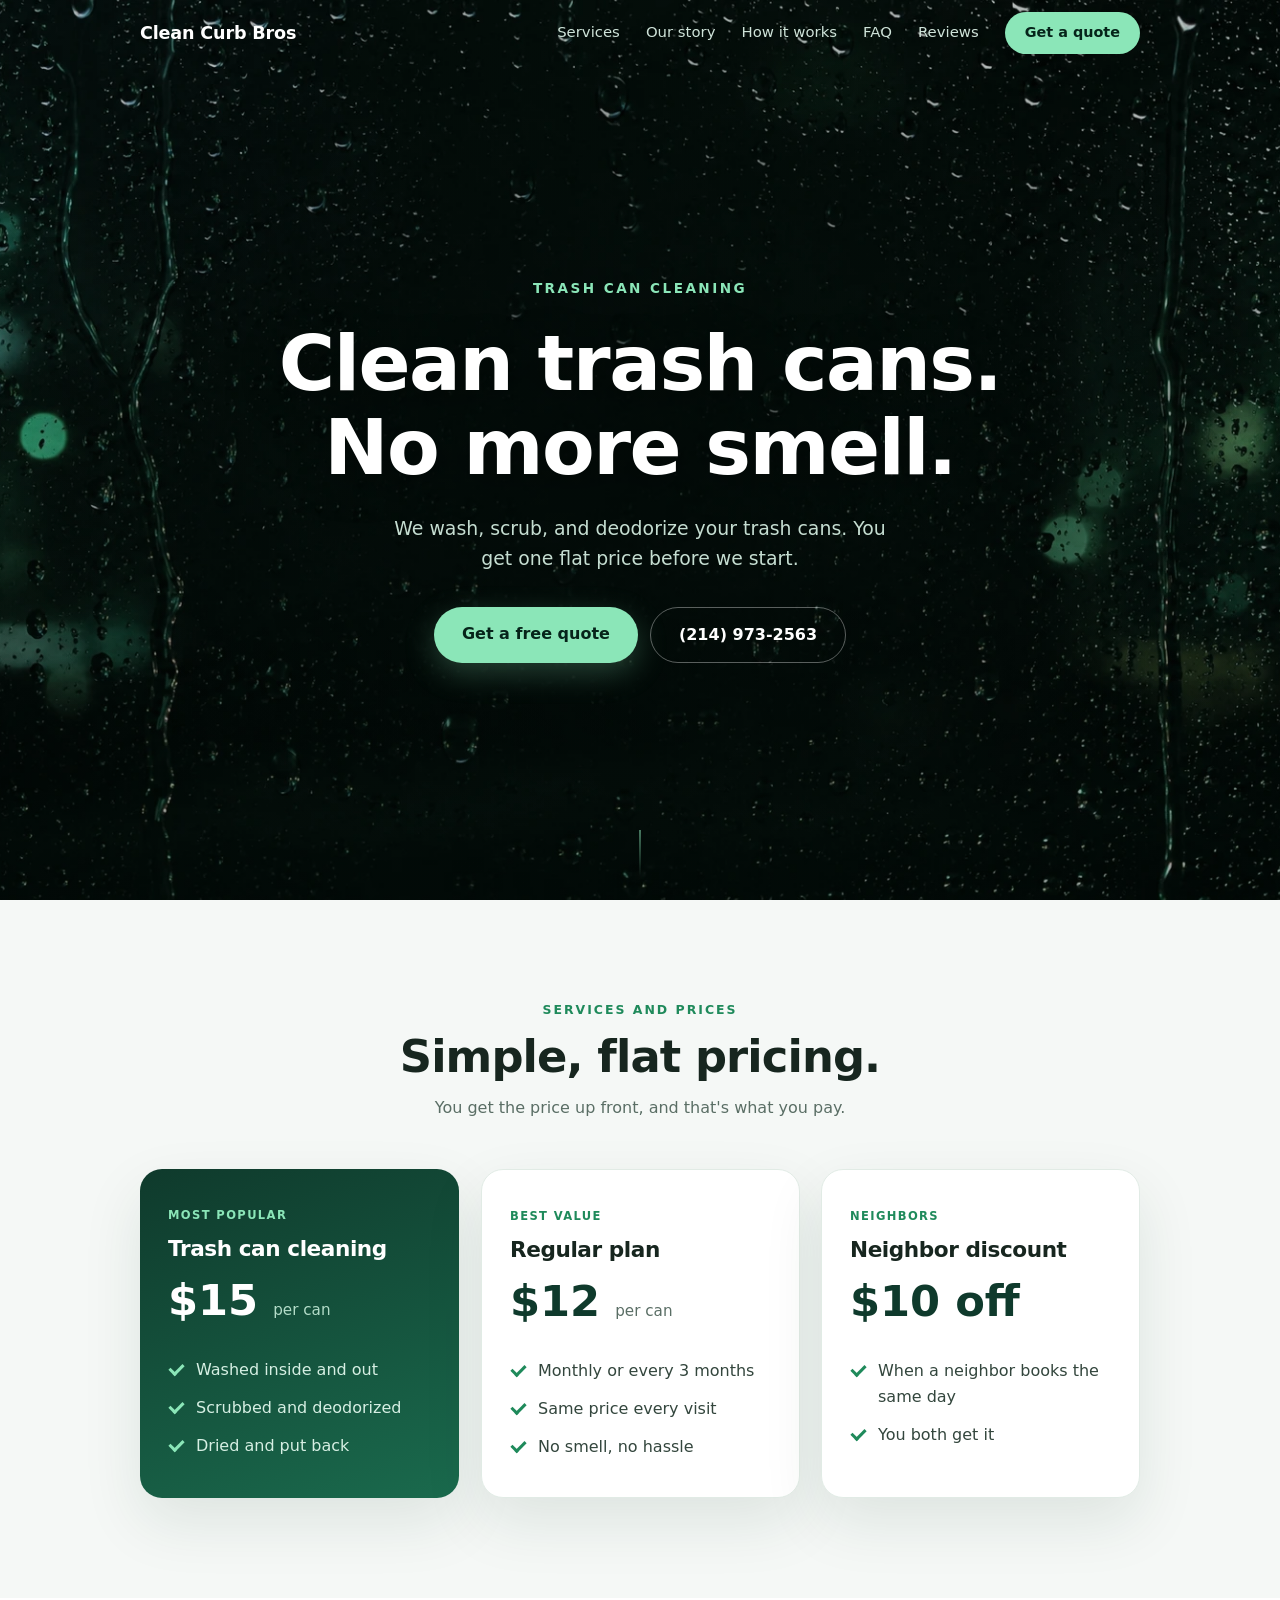
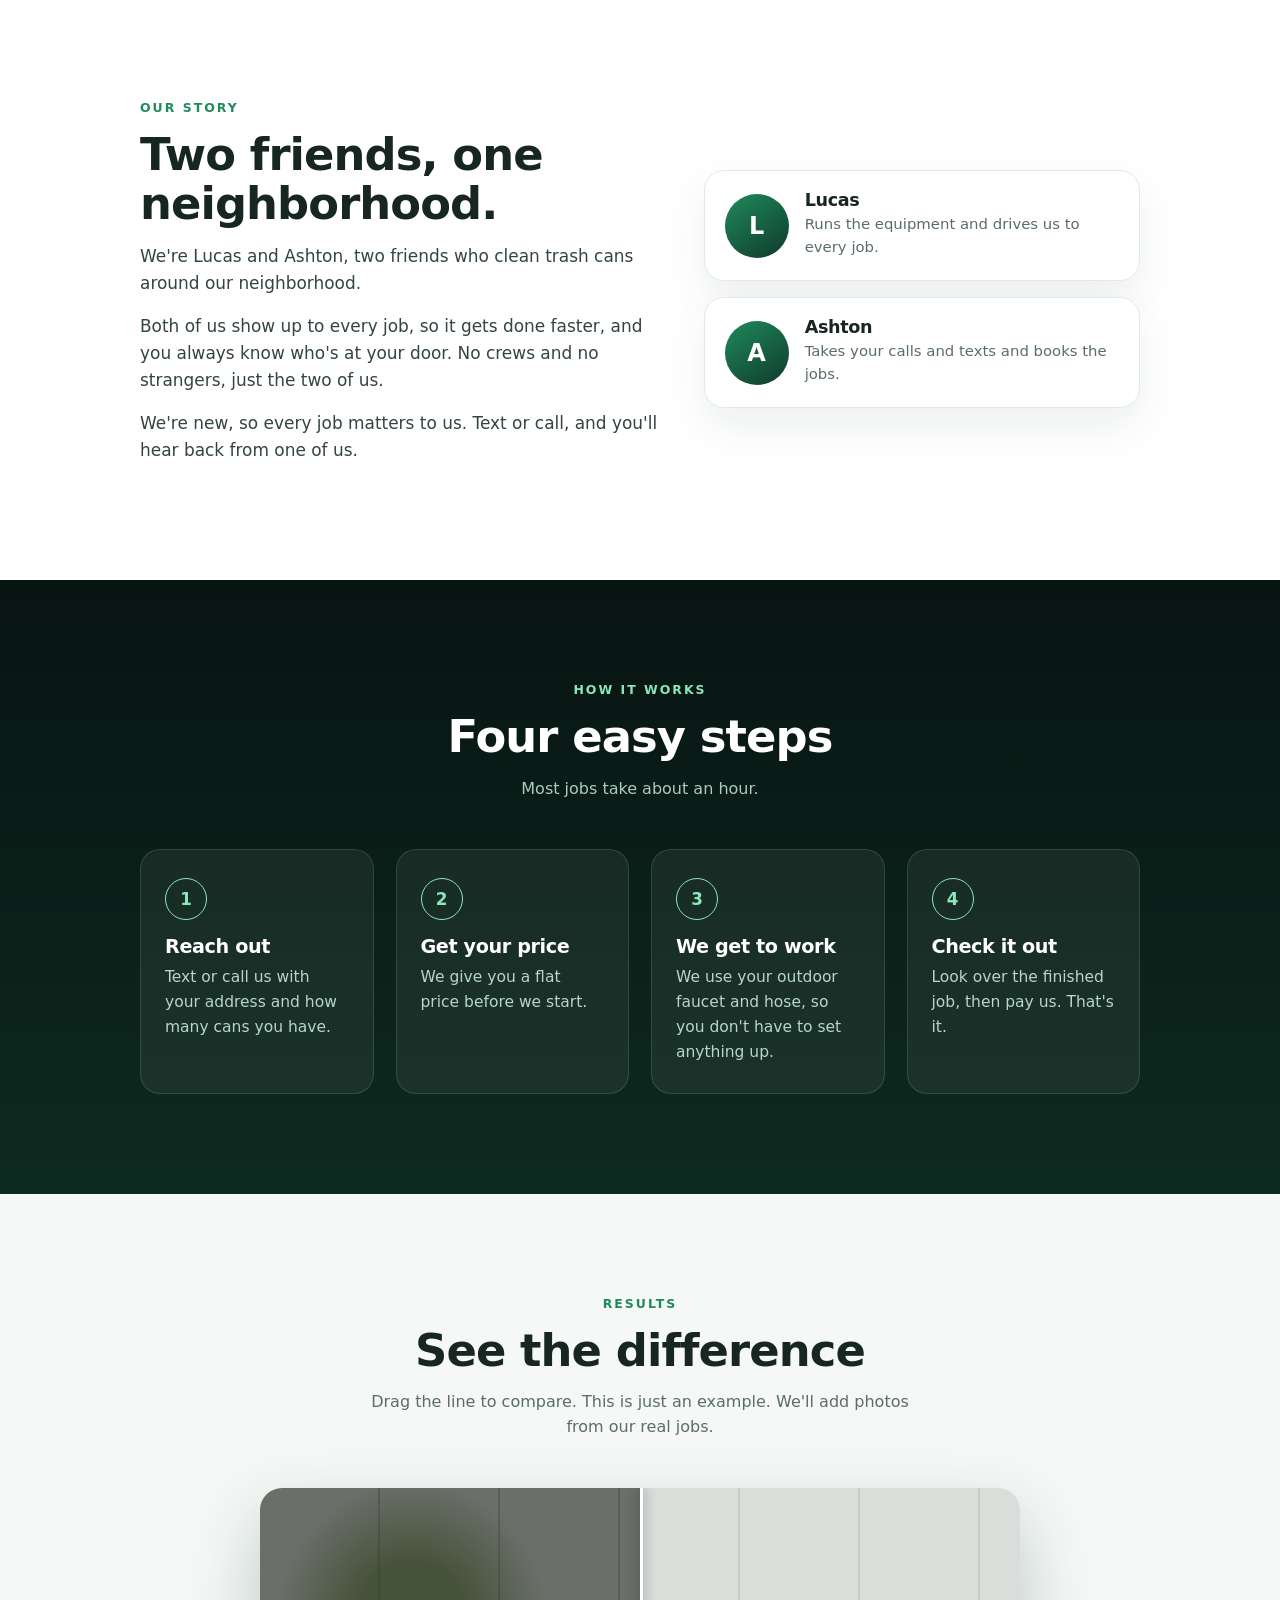
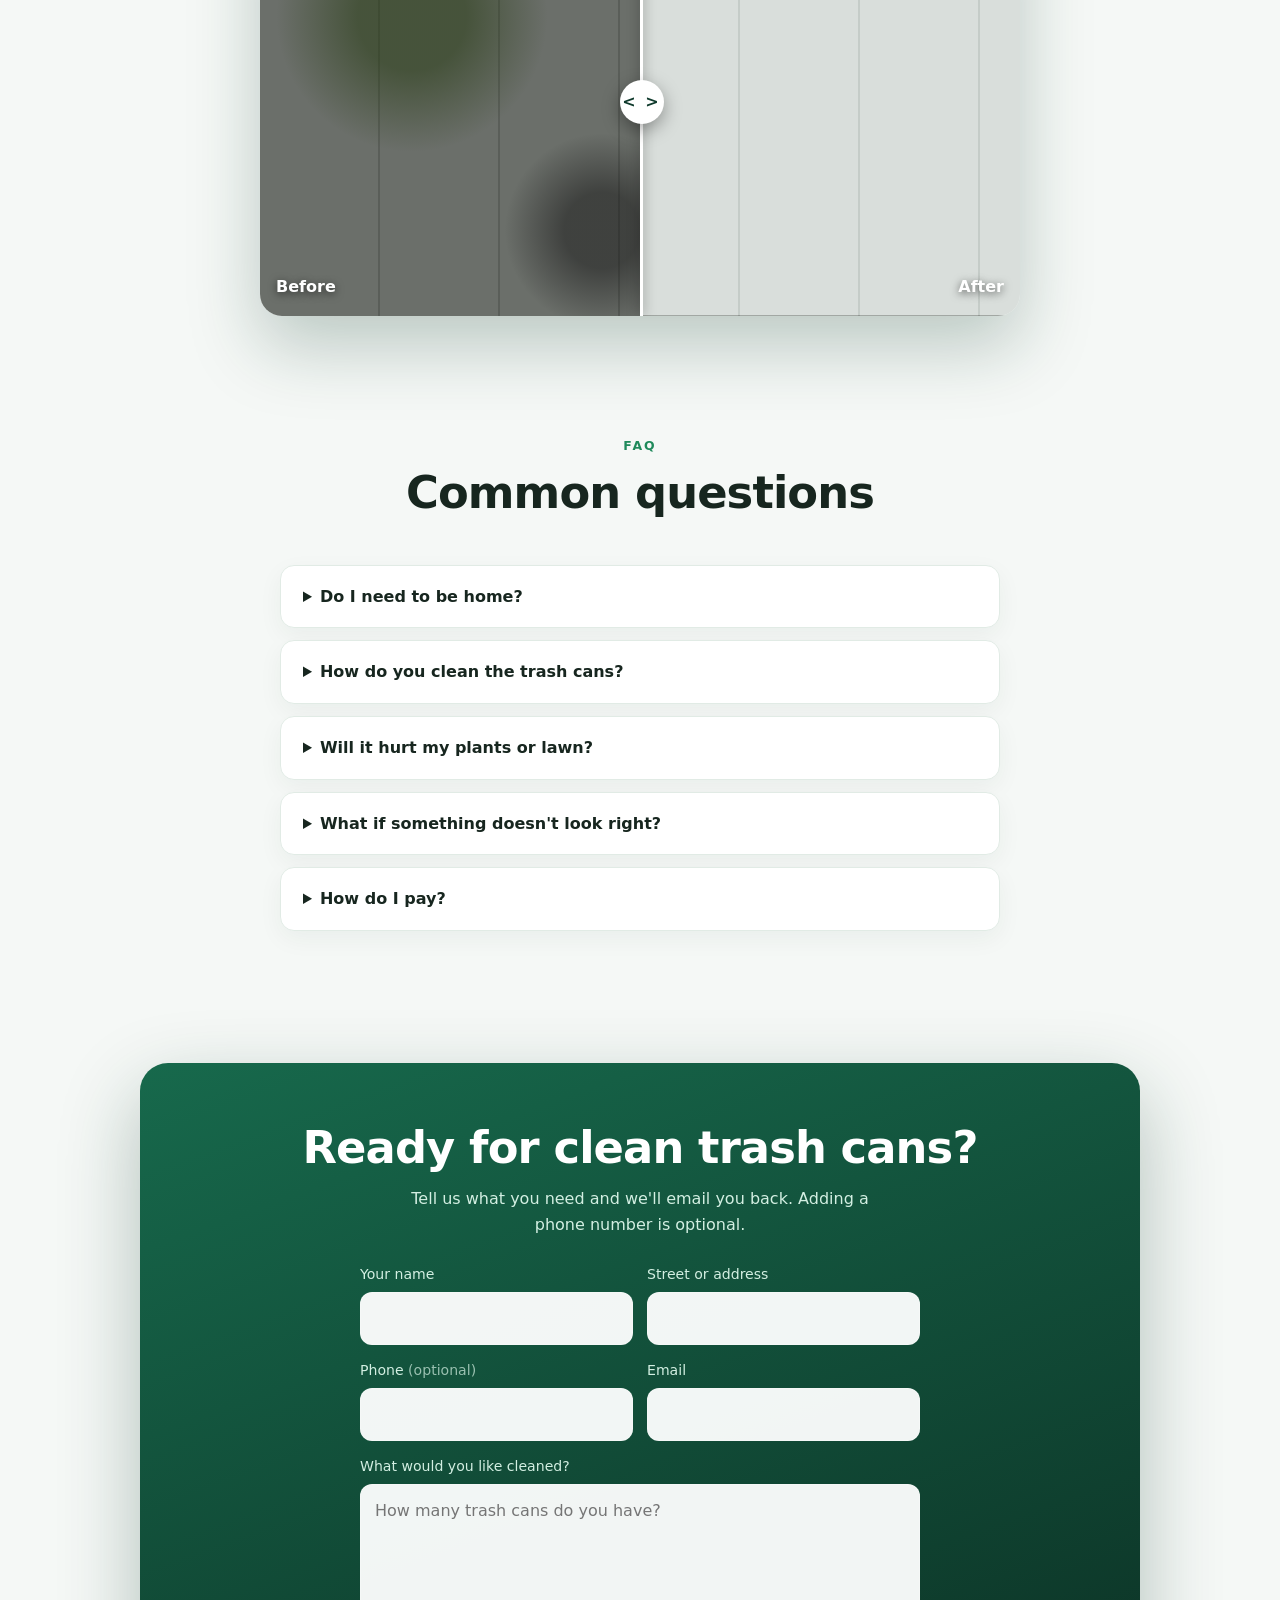
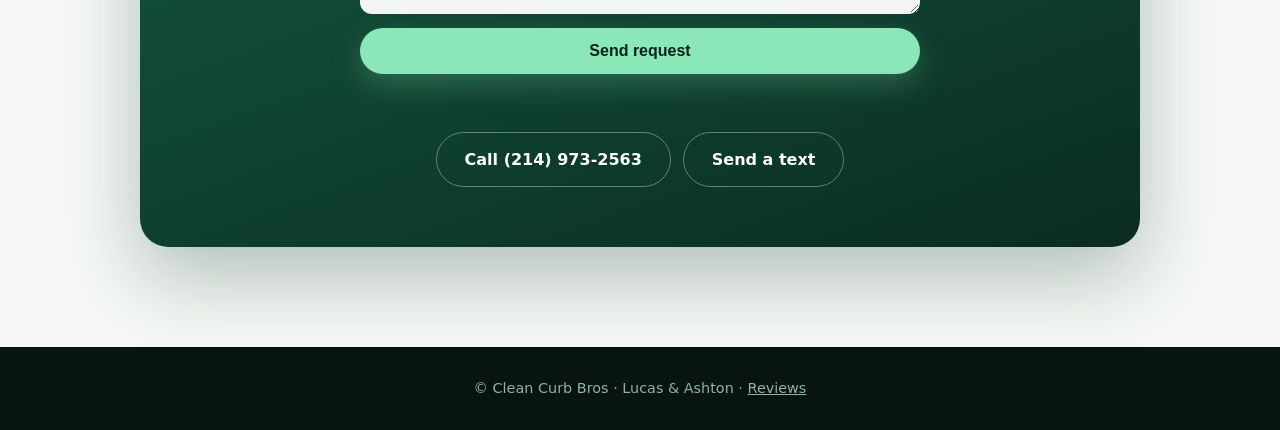
==== index.html @ 3cd279f2 "Remove porch and driveway offerings (restore with: git checkout with-porch -- index.html reviews.htm" ====
<!doctype html>
<html lang="en">
<head>
<meta charset="utf-8">
<meta name="viewport" content="width=device-width, initial-scale=1">
<title>Clean Curb Bros</title>
<meta name="description" content="Trash can cleaning by Lucas and Ashton. We wash, scrub, and deodorize your cans. You get one flat price before we start.">
<link rel="stylesheet" href="style.css?v=18">
</head>
<body>

<nav id="nav">
  <div class="wrap">
    <a class="logo" href="#top">Clean Curb Bros</a>
    <div class="links">
      <a href="#services">Services</a>
      <a href="#story">Our story</a>
      <a href="#how">How it works</a>
      <a href="#faq">FAQ</a>
      <a href="reviews.html">Reviews</a>
      <a class="btn sm" href="#contact">Get a quote</a>
    </div>
  </div>
</nav>

<header class="hero" id="top">
    <div class="inner" id="heroInner">
    <div class="kicker">Trash can cleaning</div>
    <h1>Clean trash cans. No more smell.</h1>
    <p>We wash, scrub, and deodorize your trash cans. You get one flat price before we start.</p>
    <div class="cta">
      <a class="btn" href="#contact">Get a free quote</a>
      <a class="btn ghost" href="tel:+12149732563">(214) 973-2563</a>
    </div>
  </div>
  <div class="scrollhint"></div>
</header>

<section id="services">
  <div class="wrap stage">
    <div class="eyebrow rev">Services and prices</div>
    <h2 class="rev">Simple, flat pricing.</h2>
    <p class="sub rev">You get the price up front, and that's what you pay.</p>
    <div class="grid">
      <div class="rev" style="--d:.05s"><div class="tilt"><div class="card hot">
        <span class="tag">Most popular</span>
        <h3>Trash can cleaning</h3>
        <div class="price">$15 <small>per can</small></div>
        <ul><li>Washed inside and out</li><li>Scrubbed and deodorized</li><li>Dried and put back</li></ul>
      </div></div></div>
      <div class="rev" style="--d:.15s"><div class="tilt"><div class="card">
        <span class="tag">Best value</span>
        <h3>Regular plan</h3>
        <div class="price">$12 <small>per can</small></div>
        <ul><li>Monthly or every 3 months</li><li>Same price every visit</li><li>No smell, no hassle</li></ul>
      </div></div></div>
      <div class="rev" style="--d:.25s"><div class="tilt"><div class="card">
        <span class="tag">Neighbors</span>
        <h3>Neighbor discount</h3>
        <div class="price">$10 off</div>
        <ul><li>When a neighbor books the same day</li><li>You both get it</li></ul>
      </div></div></div>
    </div>
  </div>
</section>

<section id="story" style="background:#fff">
  <div class="wrap stage">
    <div class="story">
      <div class="rev">
        <div class="eyebrow">Our story</div>
        <h2>Two friends, one neighborhood.</h2>
        <p>We're Lucas and Ashton, two friends who clean trash cans around our neighborhood.</p>
        <p>Both of us show up to every job, so it gets done faster, and you always know who's at your door. No crews and no strangers, just the two of us.</p>
        <p>We're new, so every job matters to us. Text or call, and you'll hear back from one of us.</p>
      </div>
      <div class="people">
        <div class="person rev" style="--d:.1s"><div class="avatar">L</div><div><h3>Lucas</h3><p>Runs the equipment and drives us to every job.</p></div></div>
        <div class="person rev" style="--d:.2s"><div class="avatar">A</div><div><h3>Ashton</h3><p>Takes your calls and texts and books the jobs.</p></div></div>
      </div>
    </div>
  </div>
</section>

<section class="dark" id="how">
  <div class="wrap stage">
    <div class="eyebrow rev">How it works</div>
    <h2 class="rev">Four easy steps</h2>
    <p class="sub rev">Most jobs take about an hour.</p>
    <div class="steps">
      <div class="step rev" style="--d:.05s"><b>1</b><h3>Reach out</h3><p>Text or call us with your address and how many cans you have.</p></div>
      <div class="step rev" style="--d:.15s"><b>2</b><h3>Get your price</h3><p>We give you a flat price before we start.</p></div>
      <div class="step rev" style="--d:.25s"><b>3</b><h3>We get to work</h3><p>We use your outdoor faucet and hose, so you don't have to set anything up.</p></div>
      <div class="step rev" style="--d:.35s"><b>4</b><h3>Check it out</h3><p>Look over the finished job, then pay us. That's it.</p></div>
    </div>
  </div>
</section>

<section id="results">
  <div class="wrap stage">
    <div class="eyebrow rev">Results</div>
    <h2 class="rev">See the difference</h2>
    <p class="sub rev">Drag the line to compare. This is just an example. We'll add photos from our real jobs.</p>
    <div class="rev">
      <div class="ba" id="ba">
        <div class="layer before">Before</div>
        <div class="layer after">After</div>
        <div class="handle"></div>
      </div>
    </div>
  </div>
</section>

<section id="faq" style="padding-top:20px">
  <div class="wrap stage">
    <div class="eyebrow rev">FAQ</div>
    <h2 class="rev">Common questions</h2>
    <p class="sub rev"></p>
    <div class="rev"><details><summary>Do I need to be home?</summary><p>Nope, not usually. For trash cans, just leave them out after pickup. We only need to use your outdoor faucet and hose.</p></details></div>
    <div class="rev"><details><summary>How do you clean the trash cans?</summary><p>We rinse them out, scrub them with a cleaner, and deodorize them. Then we let them dry before we put them back.</p></details></div>
    <div class="rev"><details><summary>Will it hurt my plants or lawn?</summary><p>No. We use gentle cleaners and keep the runoff away from your plants.</p></details></div>
    <div class="rev"><details><summary>What if something doesn't look right?</summary><p>Just tell us, either before we leave or after. We'll come back and take a look.</p></details></div>
    <div class="rev"><details><summary>How do I pay?</summary><p>We'll let you know when you book.</p></details></div>
  </div>
</section>

<section class="contact" id="contact" style="padding-top:20px">
  <div class="wrap stage">
    <div class="box rev">
      <h2>Ready for clean trash cans?</h2>
      <p>Tell us what you need and we'll email you back. Adding a phone number is optional.</p>
      <form id="quote" novalidate>
        <input type="text" name="_honey" tabindex="-1" autocomplete="off" style="display:none">
        <div class="row">
          <label>Your name<input type="text" name="name" required autocomplete="name"></label>
          <label>Street or address<input type="text" name="address" autocomplete="street-address"></label>
        </div>
        <div class="row">
          <label>Phone <span>(optional)</span><input type="tel" name="phone" autocomplete="tel"></label>
          <label>Email<input type="email" name="email" required autocomplete="email"></label>
        </div>
        <label>What would you like cleaned?<textarea name="message" rows="4" required placeholder="How many trash cans do you have?"></textarea></label>
        <button class="btn" type="submit" id="send">Send request</button>
        <p class="status" id="status" role="status"></p>
      </form>
      <div class="cta" style="margin-top:22px">
        <a class="btn ghost" href="tel:+12149732563">Call (214) 973-2563</a>
        <a class="btn ghost" href="sms:+12149732563?&body=Hi!%20I%27d%20like%20a%20quote.%20My%20address%20is%3A%20">Send a text</a>
      </div>
    </div>
  </div>
</section>

<footer>&copy; Clean Curb Bros &middot; Lucas &amp; Ashton &middot; <a href="reviews.html">Reviews</a></footer>

<script>
(function () {
  var reduce = window.matchMedia('(prefers-reduced-motion: reduce)').matches;
  var nav = document.getElementById('nav');
  var inner = document.getElementById('heroInner');

  var ticking = false;
  function onScroll() {
    var y = window.scrollY, h = window.innerHeight;
    nav.classList.toggle('solid', y > 40);
    if (!reduce && y < h * 1.3) {
      var p = Math.min(y / h, 1);
      inner.style.transform = 'translateY(' + (y * 0.3) + 'px)';
      inner.style.opacity = String(1 - p * 1.15);
    }
    ticking = false;
  }
  window.addEventListener('scroll', function () { if (!ticking) { ticking = true; requestAnimationFrame(onScroll); } }, { passive: true });
  onScroll();

  // reveal on scroll
  var io = new IntersectionObserver(function (es) {
    es.forEach(function (e) { if (e.isIntersecting) { e.target.classList.add('in'); io.unobserve(e.target); } });
  }, { threshold: 0.15 });
  document.querySelectorAll('.rev').forEach(function (el) { io.observe(el); });

  // 3D tilt on cards
  if (!reduce && window.matchMedia('(hover: hover)').matches) {
    document.querySelectorAll('.tilt').forEach(function (t) {
      t.addEventListener('mousemove', function (e) {
        var r = t.getBoundingClientRect();
        var x = (e.clientX - r.left) / r.width - 0.5, y = (e.clientY - r.top) / r.height - 0.5;
        t.style.transform = 'rotateY(' + (x * 12) + 'deg) rotateX(' + (-y * 12) + 'deg) translateZ(8px)';
      });
      t.addEventListener('mouseleave', function () { t.style.transform = ''; });
    });
  }

  // quote form: sends the request to Ashton's email
  var form = document.getElementById('quote'), statusEl = document.getElementById('status'), sendBtn = document.getElementById('send');
  form.addEventListener('submit', function (e) {
    e.preventDefault();
    var d = new FormData(form), data = {};
    d.forEach(function (v, k) { data[k] = String(v).trim(); });
    statusEl.className = 'status';
    if (data._honey) return;
    if (!data.name || !data.message) { statusEl.textContent = 'Please add your name and what you need cleaned.'; statusEl.className = 'status err'; return; }
    if (!/^[^@\s]+@[^@\s]+\.[^@\s]+$/.test(data.email || '')) { statusEl.textContent = 'Please enter a valid email so we can reply to you.'; statusEl.className = 'status err'; return; }
    delete data._honey;
    data._subject = 'New quote request - Clean Curb Bros';
    data._template = 'table';
    sendBtn.disabled = true; sendBtn.textContent = 'Sending...';
    fetch('https://formsubmit.co/ajax/lythjohanashton@gmail.com', {
      method: 'POST', headers: { 'Content-Type': 'application/json', 'Accept': 'application/json' }, body: JSON.stringify(data)
    }).then(function (r) { return r.json(); }).then(function (j) {
      if (j.success === 'true' || j.success === true) {
        form.reset(); statusEl.textContent = 'Thanks! We got your request and will get back to you soon.'; statusEl.className = 'status ok';
      } else { throw new Error(j.message || 'fail'); }
    }).catch(function (err) {
      console.error('Form error:', err && err.message);
      statusEl.textContent = 'Something went wrong. Please call or text (214) 973-2563.'; statusEl.className = 'status err';
    }).then(function () { sendBtn.disabled = false; sendBtn.textContent = 'Send request'; });
  });

  // before/after slider
  var ba = document.getElementById('ba'), dragging = false;
  function setPos(clientX) {
    var r = ba.getBoundingClientRect();
    ba.style.setProperty('--pos', Math.max(0, Math.min(100, (clientX - r.left) / r.width * 100)) + '%');
  }
  ba.addEventListener('pointerdown', function (e) { dragging = true; ba.setPointerCapture(e.pointerId); setPos(e.clientX); });
  ba.addEventListener('pointermove', function (e) { if (dragging) setPos(e.clientX); });
  ba.addEventListener('pointerup', function () { dragging = false; });
})();
</script>
</body>
</html>
---- style.css ----
:root {
    --ink:#081412; --deep:#0f3a2c; --green:#1f8a5b; --mint:#8be6b8; --paper:#f5f8f6; --text:#17261f; --muted:#5a6e65; --line:#e1ebe5;
  }
  * { box-sizing:border-box; margin:0; padding:0; }
  html { scroll-behavior:smooth; }
  body { font-family:system-ui,-apple-system,"Segoe UI",Roboto,sans-serif; color:var(--text); background:var(--paper); line-height:1.6; overflow-x:hidden; }
  .wrap { max-width:1040px; margin:0 auto; padding:0 20px; }
  h1,h2,h3 { letter-spacing:-.02em; line-height:1.1; }

  /* nav */
  nav { position:fixed; inset:0 0 auto 0; z-index:50; transition:background .3s, box-shadow .3s; }
  nav.solid { background:rgba(8,20,18,.85); backdrop-filter:blur(12px); box-shadow:0 1px 0 rgba(255,255,255,.08); }
  nav .wrap { display:flex; justify-content:space-between; align-items:center; height:66px; }
  .logo { color:#fff; font-weight:700; font-size:1.1rem; text-decoration:none; letter-spacing:-.01em; }
  .links { display:flex; gap:26px; align-items:center; }
  .links a { color:#cfe3d9; text-decoration:none; font-size:.93rem; }
  .links a:hover { color:#fff; }
  .btn { display:inline-block; background:var(--mint); color:#06241a !important; font-weight:700; padding:14px 28px; border-radius:999px; text-decoration:none; box-shadow:0 10px 30px rgba(139,230,184,.25); transition:transform .2s, box-shadow .2s; border:0; }
  .btn:hover { transform:translateY(-2px); box-shadow:0 14px 34px rgba(139,230,184,.35); }
  .btn.sm { padding:9px 20px; font-size:.9rem; box-shadow:none; }
  .btn.ghost { background:transparent; color:#fff !important; border:1px solid rgba(255,255,255,.35); box-shadow:none; }
  .btn.ghost:hover { background:rgba(255,255,255,.08); }
  @media (max-width:700px){ .links a:not(.btn){ display:none; } }

  /* hero */
  .hero { position:relative; min-height:100vh; display:grid; place-items:center; text-align:center; color:#fff; overflow:hidden;
    background:
      radial-gradient(ellipse 60% 50% at 50% 50%, rgba(3,10,8,.55), rgba(3,10,8,0) 100%),
      linear-gradient(rgba(3,10,8,.25), rgba(3,10,8,.35)),
      #06120f url("hero.webp") center / cover no-repeat; }
  .hero .inner { position:relative; z-index:2; padding:120px 20px 80px; max-width:780px; will-change:transform,opacity; }
  .kicker { color:var(--mint); font-size:.85rem; letter-spacing:.18em; text-transform:uppercase; margin-bottom:22px; font-weight:600; }
  .hero h1 { font-size:clamp(2.5rem,7vw,4.8rem); margin-bottom:22px; font-weight:800; text-shadow:0 8px 40px rgba(0,0,0,.45); }
  .hero p { font-size:1.18rem; color:#c5ddd1; max-width:520px; margin:0 auto 34px; }
  .hero .cta { display:flex; gap:12px; justify-content:center; flex-wrap:wrap; }
  .scrollhint { position:absolute; bottom:24px; left:50%; transform:translateX(-50%); z-index:2; width:1px; height:46px; background:linear-gradient(var(--mint), transparent); animation:nudge 2.2s infinite; }
  @keyframes nudge { 50% { transform:translate(-50%,8px); opacity:.4; } }

  /* sections */
  section { padding:100px 0; position:relative; }
  section.dark { background:linear-gradient(180deg,var(--ink),#0d2a20); color:#fff; }
  .eyebrow { text-align:center; color:var(--green); font-weight:700; letter-spacing:.16em; text-transform:uppercase; font-size:.78rem; margin-bottom:12px; }
  .dark .eyebrow { color:var(--mint); }
  h2 { font-size:clamp(1.9rem,4.5vw,2.8rem); text-align:center; margin-bottom:14px; }
  .sub { text-align:center; color:var(--muted); max-width:540px; margin:0 auto 48px; }
  .dark .sub { color:#a9cdbd; }
  .stage { perspective:1200px; }

  /* scroll reveal */
  .rev { opacity:0; transform:translateY(46px) rotateX(14deg); transform-origin:50% 100%; transition:opacity .8s ease, transform .9s cubic-bezier(.2,.8,.2,1); transition-delay:var(--d,0s); }
  .rev.in { opacity:1; transform:none; }

  /* cards */
  .grid { display:grid; gap:22px; grid-template-columns:repeat(auto-fit,minmax(260px,1fr)); }
  .tilt { transform-style:preserve-3d; transition:transform .15s ease-out; will-change:transform; height:100%; }
  .card { background:#fff; border-radius:22px; padding:32px 28px; box-shadow:0 24px 60px rgba(15,58,44,.10); border:1px solid var(--line); height:100%; }
  .card .tag { font-size:.72rem; font-weight:700; color:var(--green); text-transform:uppercase; letter-spacing:.12em; }
  .card h3 { font-size:1.35rem; margin:10px 0 6px; transform:translateZ(28px); }
  .price { font-size:2.7rem; font-weight:800; color:var(--deep); transform:translateZ(40px); }
  .price small { font-size:.95rem; font-weight:500; color:var(--muted); }
  .card ul { list-style:none; margin-top:16px; }
  .card li { padding:6px 0 6px 28px; position:relative; color:#33463d; }
  .card li::before { content:""; position:absolute; left:4px; top:10px; width:6px; height:11px; border:solid var(--green); border-width:0 3px 3px 0; transform:rotate(45deg); }
  .card.hot { background:linear-gradient(160deg,#0f3a2c,#1a6a4d); color:#fff; border:none; }
  .card.hot .tag { color:var(--mint); } .card.hot .price { color:#fff; } .card.hot .price small { color:#b3dcc8; } .card.hot li { color:#d6efe3; } .card.hot li::before { border-color:var(--mint); }

  /* story */
  .story { display:grid; gap:40px; grid-template-columns:1.2fr 1fr; align-items:center; }
  .story p { color:#33463d; margin-bottom:16px; font-size:1.06rem; }
  .story h2 { text-align:left; }
  .story .eyebrow { text-align:left; }
  .people { display:grid; gap:16px; }
  .person { display:flex; gap:16px; align-items:center; background:#fff; border:1px solid var(--line); border-radius:20px; padding:20px; box-shadow:0 18px 44px rgba(15,58,44,.08); }
  .avatar { flex:none; width:64px; height:64px; border-radius:50%; display:grid; place-items:center; font-size:1.5rem; font-weight:800; color:#fff; background:linear-gradient(145deg,#1f8a5b,#0f3a2c); }
  .person h3 { font-size:1.1rem; margin-bottom:2px; }
  .person p { margin:0; font-size:.93rem; color:var(--muted); }
  @media (max-width:760px){ .story { grid-template-columns:1fr; } }

  /* steps */
  .steps { display:grid; gap:22px; grid-template-columns:repeat(auto-fit,minmax(220px,1fr)); }
  .step { background:rgba(255,255,255,.06); border:1px solid rgba(255,255,255,.12); border-radius:20px; padding:28px 24px; }
  .step b { display:grid; place-items:center; width:42px; height:42px; border-radius:50%; border:1px solid var(--mint); color:var(--mint); font-size:1.05rem; margin-bottom:16px; }
  .step h3 { margin-bottom:8px; font-size:1.2rem; }
  .step p { color:#b5d7c8; font-size:.97rem; }

  /* before/after slider */
  .ba { position:relative; max-width:760px; margin:0 auto; aspect-ratio:16/9; border-radius:22px; overflow:hidden; box-shadow:0 30px 70px rgba(15,58,44,.25); user-select:none; touch-action:none; cursor:ew-resize; }
  .ba .layer { position:absolute; inset:0; display:grid; place-items:end start; padding:16px; font-weight:700; color:#fff; text-shadow:0 2px 8px rgba(0,0,0,.6); }
  .ba .before { background:
      radial-gradient(circle at 20% 30%, rgba(40,60,20,.55) 0 8%, transparent 20%),
      radial-gradient(circle at 70% 60%, rgba(30,50,25,.6) 0 10%, transparent 24%),
      radial-gradient(circle at 45% 80%, rgba(20,20,20,.5) 0 7%, transparent 18%),
      repeating-linear-gradient(90deg,#6b6f6a 0 118px,#5a5e59 118px 120px); }
  .ba .after { background:repeating-linear-gradient(90deg,#d9dedb 0 118px,#c5ccc8 118px 120px); clip-path:inset(0 0 0 var(--pos,50%)); place-items:end end; }
  .ba .handle { position:absolute; top:0; bottom:0; left:var(--pos,50%); width:3px; background:#fff; box-shadow:0 0 12px rgba(0,0,0,.5); }
  .ba .handle::after { content:"< >"; position:absolute; top:50%; left:50%; transform:translate(-50%,-50%); width:44px; height:44px; border-radius:50%; background:#fff; color:var(--deep); display:grid; place-items:center; font-weight:800; letter-spacing:2px; box-shadow:0 6px 18px rgba(0,0,0,.35); }

  /* faq */
  details { background:#fff; border:1px solid var(--line); border-radius:14px; padding:18px 22px; margin-bottom:12px; max-width:720px; margin-inline:auto; box-shadow:0 8px 24px rgba(15,58,44,.05); }
  summary { cursor:pointer; font-weight:700; }
  details p { margin-top:10px; color:var(--muted); }

  /* contact */
  .contact { text-align:center; }
  .contact .box { background:linear-gradient(160deg,#17694c,#0b2c21); color:#fff; border-radius:28px; padding:60px 24px; box-shadow:0 30px 80px rgba(15,58,44,.3); }
  .contact h2 { color:#fff; } .contact p { color:#d3efe2; max-width:460px; margin:0 auto 26px; }
  .contact .cta { display:flex; gap:12px; justify-content:center; flex-wrap:wrap; }
  #quote { max-width:560px; margin:0 auto; text-align:left; }
  #quote .row { display:grid; gap:14px; grid-template-columns:1fr 1fr; }
  #quote label { display:block; font-size:.88rem; color:#d3efe2; margin-bottom:14px; }
  #quote label span { opacity:.7; }
  #quote input, #quote textarea { display:block; width:100%; margin-top:6px; padding:13px 14px; border-radius:12px; border:1px solid rgba(255,255,255,.2); background:rgba(255,255,255,.95); color:#14231d; font:inherit; font-size:1rem; }
  #quote input:focus, #quote textarea:focus { outline:3px solid var(--mint); }
  #quote button { width:100%; cursor:pointer; font-size:1rem; }
  #quote button:disabled { opacity:.6; cursor:default; }
  .status { margin:14px 0 0 !important; max-width:none !important; text-align:center; min-height:1.4em; font-size:.95rem; }
  .status.ok { color:var(--mint) !important; } .status.err { color:#ffb4a8 !important; }
  @media (max-width:560px){ #quote .row { grid-template-columns:1fr; gap:0; } }
  footer { background:var(--ink); color:#8fb3a2; text-align:center; padding:30px 20px; font-size:.9rem; }
  footer a { color:#8fb3a2; }

  /* reviews page */
  .page-hero { background:radial-gradient(ellipse 70% 80% at 50% 0%, rgba(46,140,108,.4), transparent 70%), linear-gradient(180deg,#0d1d19,#081412); color:#fff; text-align:center; padding:150px 20px 80px; }
  .page-hero h1 { font-size:clamp(2.2rem,6vw,3.6rem); margin-bottom:14px; }
  .page-hero p { color:#c5ddd1; max-width:540px; margin:0 auto; }
  .rcard { background:#fff; border:1px solid var(--line); border-radius:20px; padding:26px; box-shadow:0 14px 40px rgba(15,58,44,.1); }
  .stars { color:#e8a900; letter-spacing:3px; font-size:1.1rem; margin-bottom:10px; }
  .rcard .who { margin-top:14px; font-weight:700; }
  .rcard .meta { color:var(--muted); font-size:.88rem; }
  .empty { text-align:center; background:#fff; border:2px dashed #cfe0d6; border-radius:22px; padding:48px 24px; max-width:640px; margin:0 auto; }
  .empty h3 { font-size:1.4rem; margin-bottom:8px; color:var(--deep); }
  .empty p { color:var(--muted); }

  @media (prefers-reduced-motion: reduce) {
    .rev { opacity:1; transform:none; transition:none; } .scrollhint { animation:none; } html { scroll-behavior:auto; }
  }
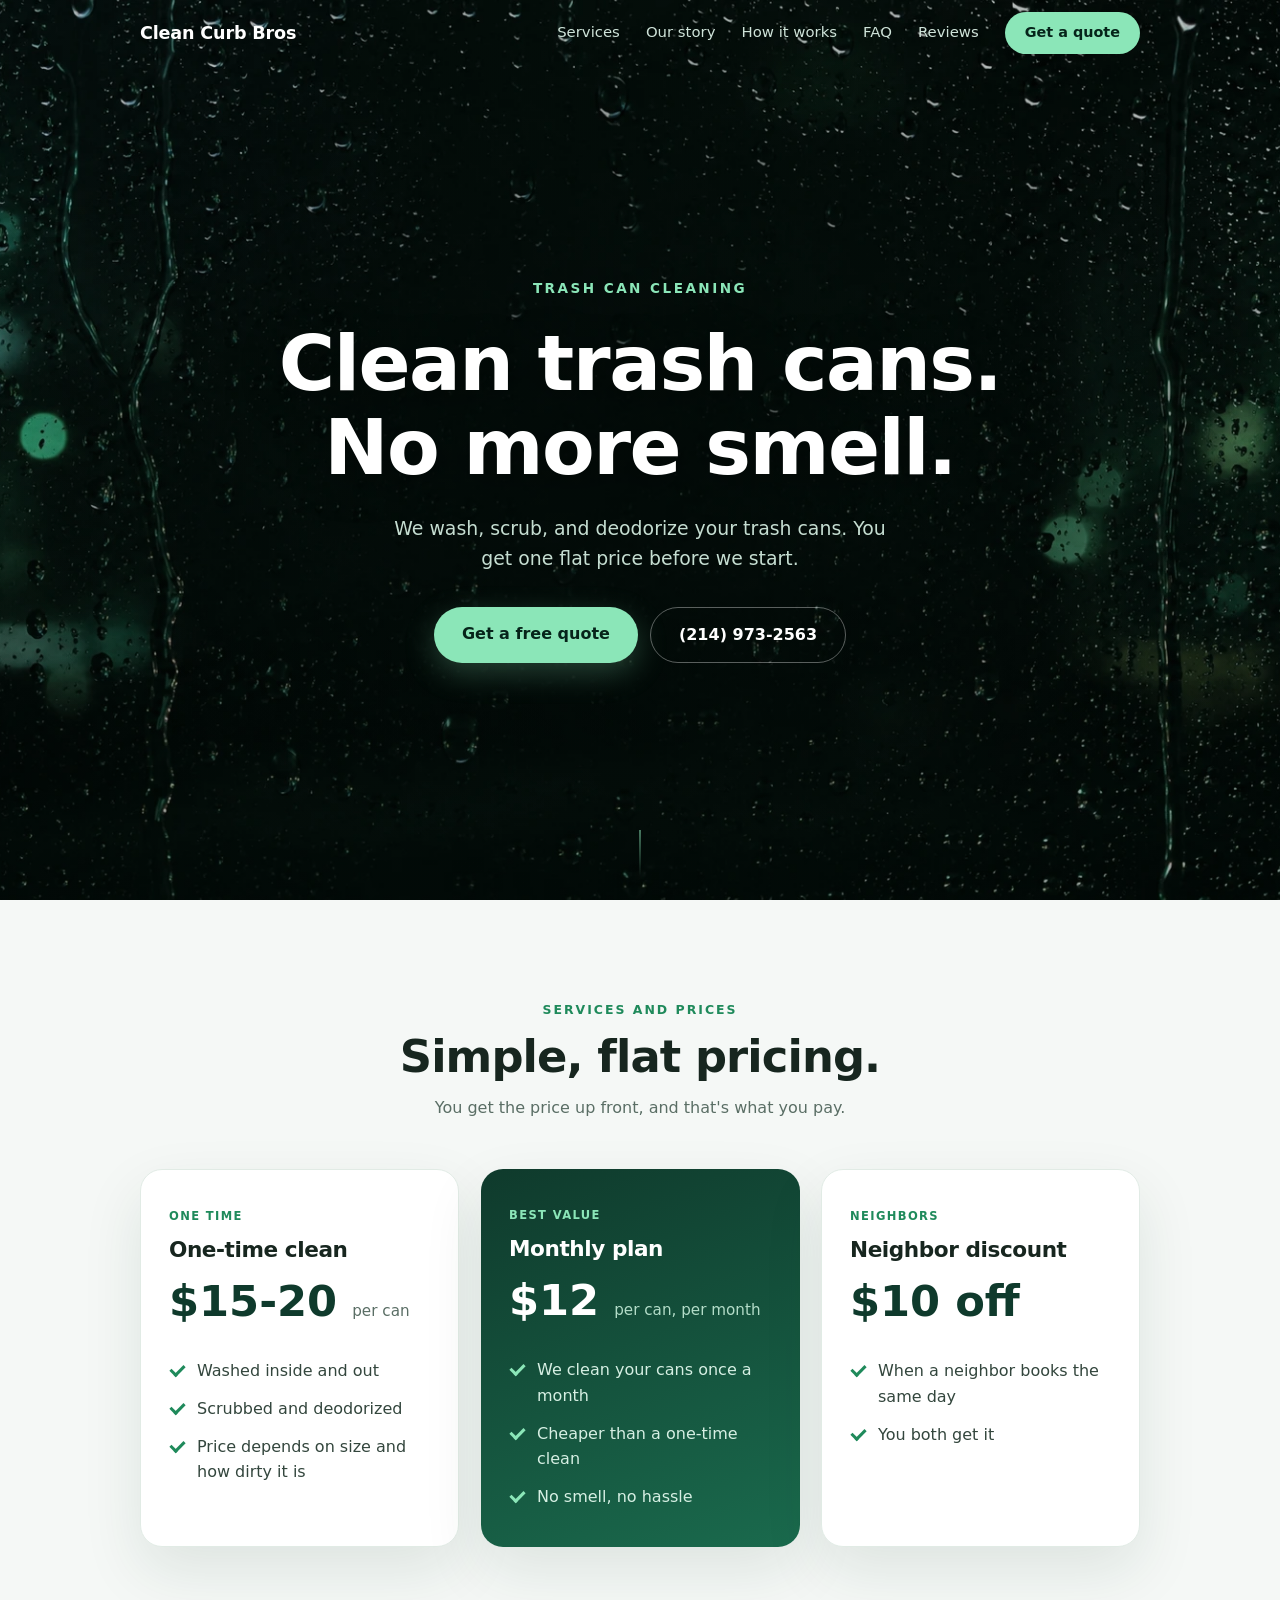
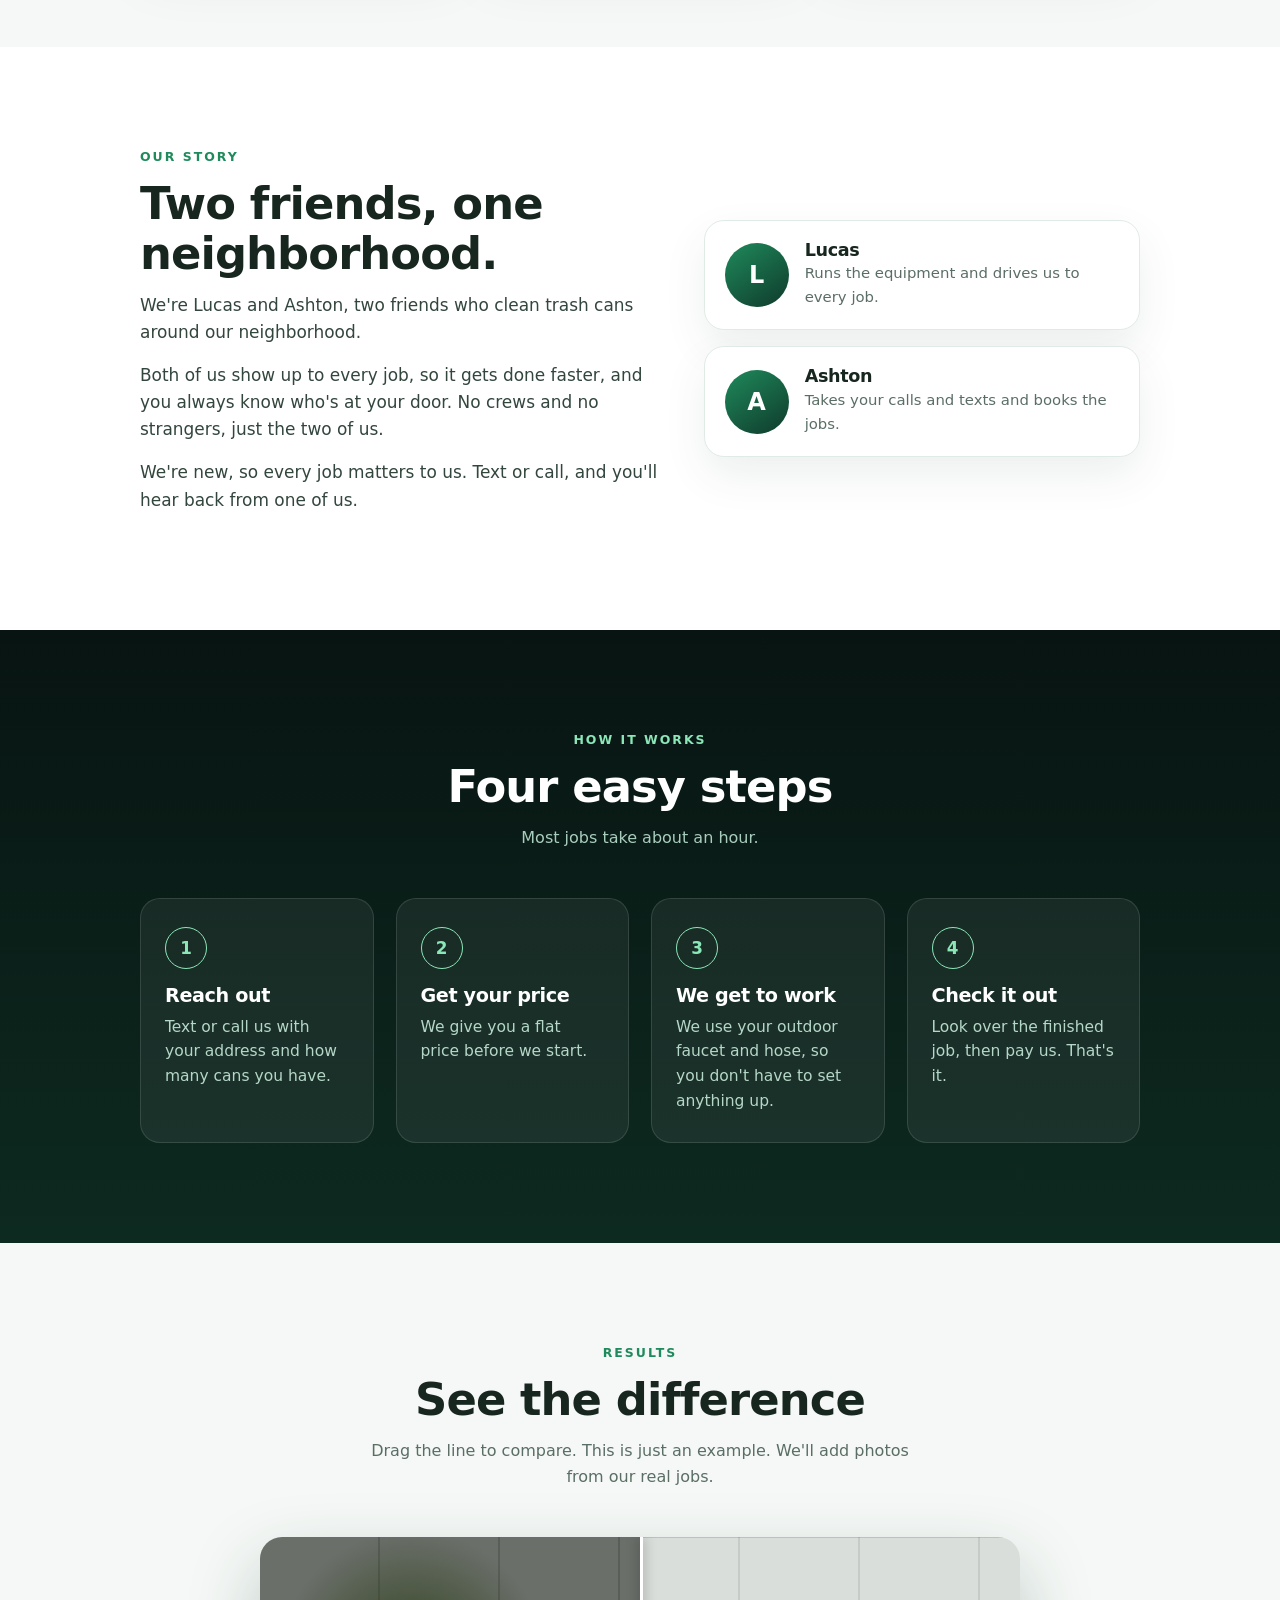
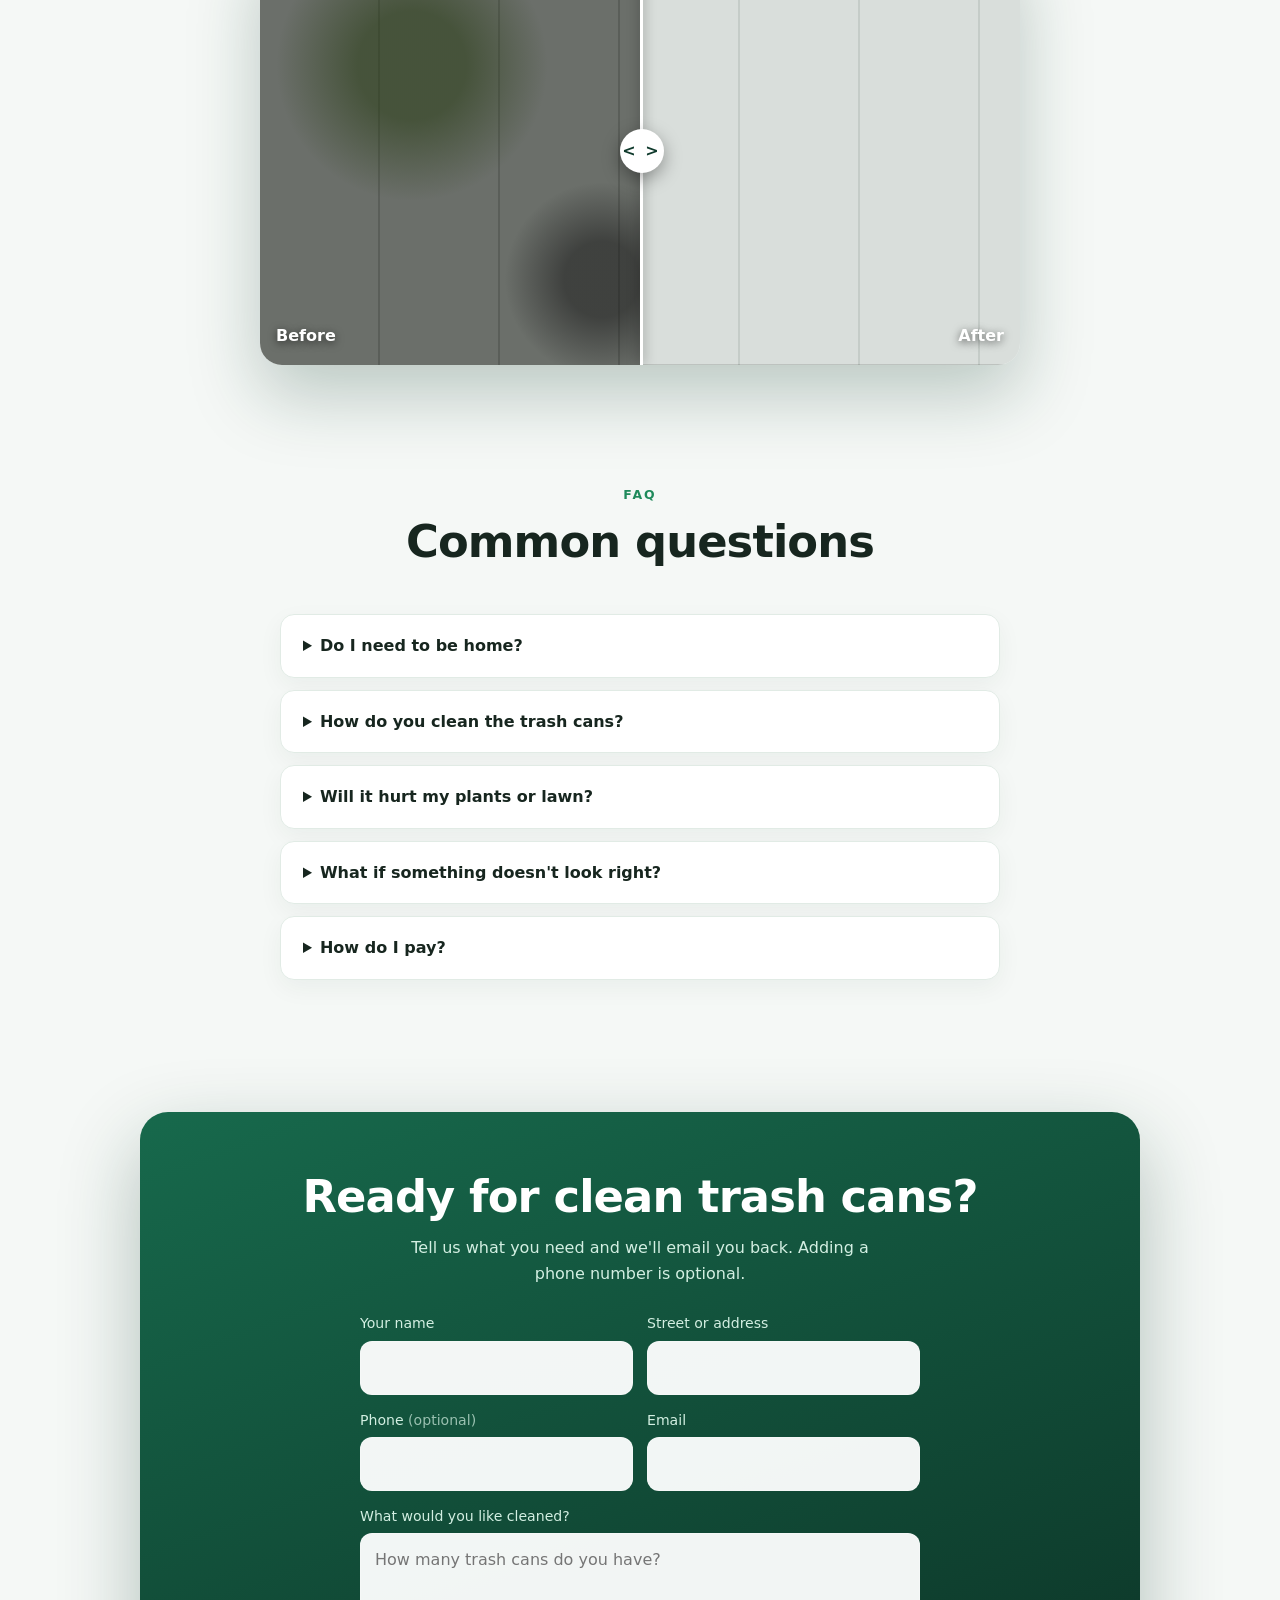
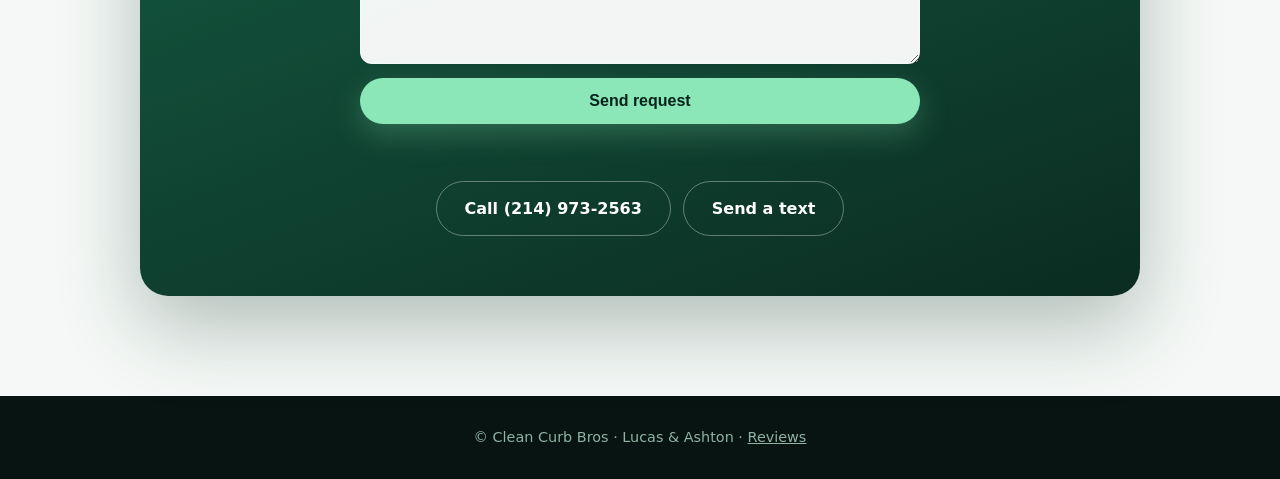
==== commit a20a8175: "Clarify pricing: one-time clean vs monthly plan Co-Authored-By: Claude Sonnet 5.5 <noreply@anthropic" ====
--- a/index.html
+++ b/index.html
@@ -5,7 +5,7 @@
 <meta name="viewport" content="width=device-width, initial-scale=1">
 <title>Clean Curb Bros</title>
 <meta name="description" content="Trash can cleaning by Lucas and Ashton. We wash, scrub, and deodorize your cans. You get one flat price before we start.">
-<link rel="stylesheet" href="style.css?v=18">
+<link rel="stylesheet" href="style.css?v=19">
 </head>
 <body>
 
@@ -42,17 +42,17 @@
     <h2 class="rev">Simple, flat pricing.</h2>
     <p class="sub rev">You get the price up front, and that's what you pay.</p>
     <div class="grid">
-      <div class="rev" style="--d:.05s"><div class="tilt"><div class="card hot">
-        <span class="tag">Most popular</span>
-        <h3>Trash can cleaning</h3>
-        <div class="price">$15 <small>per can</small></div>
-        <ul><li>Washed inside and out</li><li>Scrubbed and deodorized</li><li>Dried and put back</li></ul>
+      <div class="rev" style="--d:.05s"><div class="tilt"><div class="card">
+        <span class="tag">One time</span>
+        <h3>One-time clean</h3>
+        <div class="price">$15-20 <small>per can</small></div>
+        <ul><li>Washed inside and out</li><li>Scrubbed and deodorized</li><li>Price depends on size and how dirty it is</li></ul>
       </div></div></div>
-      <div class="rev" style="--d:.15s"><div class="tilt"><div class="card">
+      <div class="rev" style="--d:.15s"><div class="tilt"><div class="card hot">
         <span class="tag">Best value</span>
-        <h3>Regular plan</h3>
-        <div class="price">$12 <small>per can</small></div>
-        <ul><li>Monthly or every 3 months</li><li>Same price every visit</li><li>No smell, no hassle</li></ul>
+        <h3>Monthly plan</h3>
+        <div class="price">$12 <small>per can, per month</small></div>
+        <ul><li>We clean your cans once a month</li><li>Cheaper than a one-time clean</li><li>No smell, no hassle</li></ul>
       </div></div></div>
       <div class="rev" style="--d:.25s"><div class="tilt"><div class="card">
         <span class="tag">Neighbors</span>
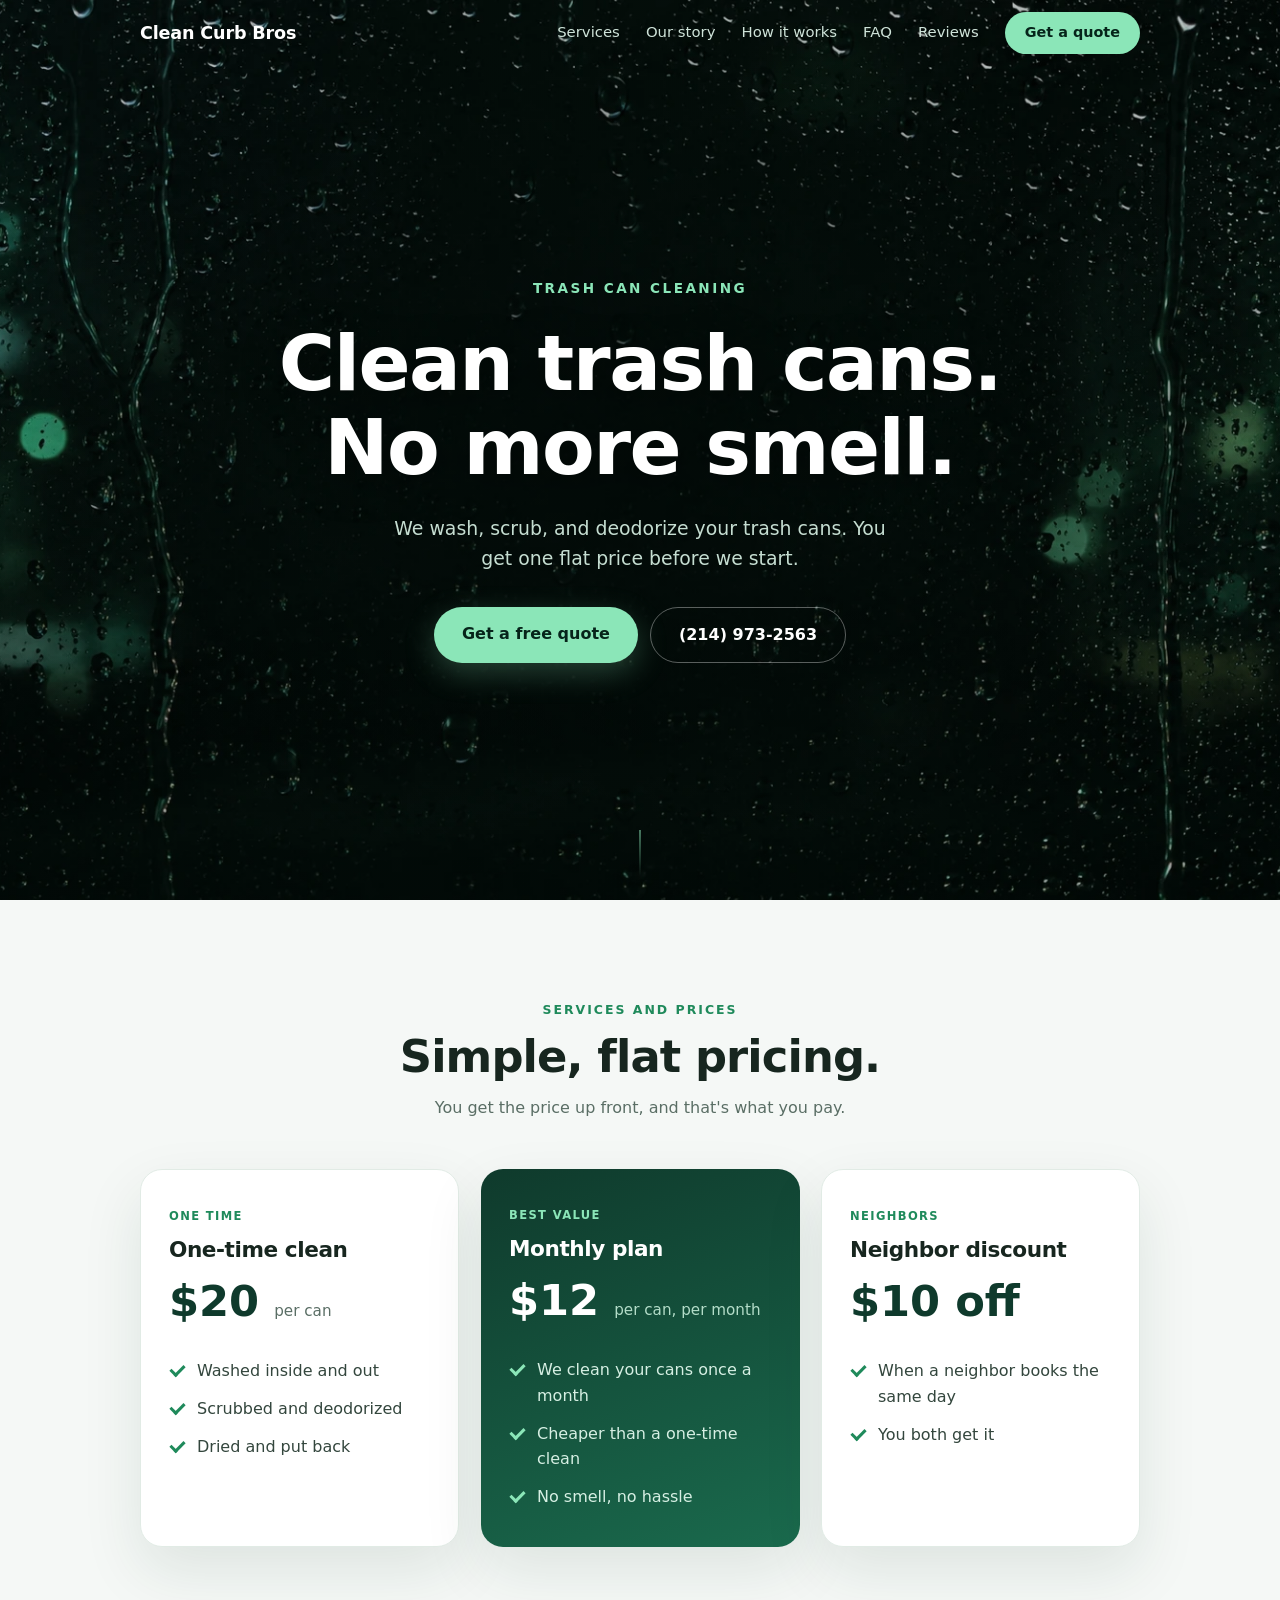
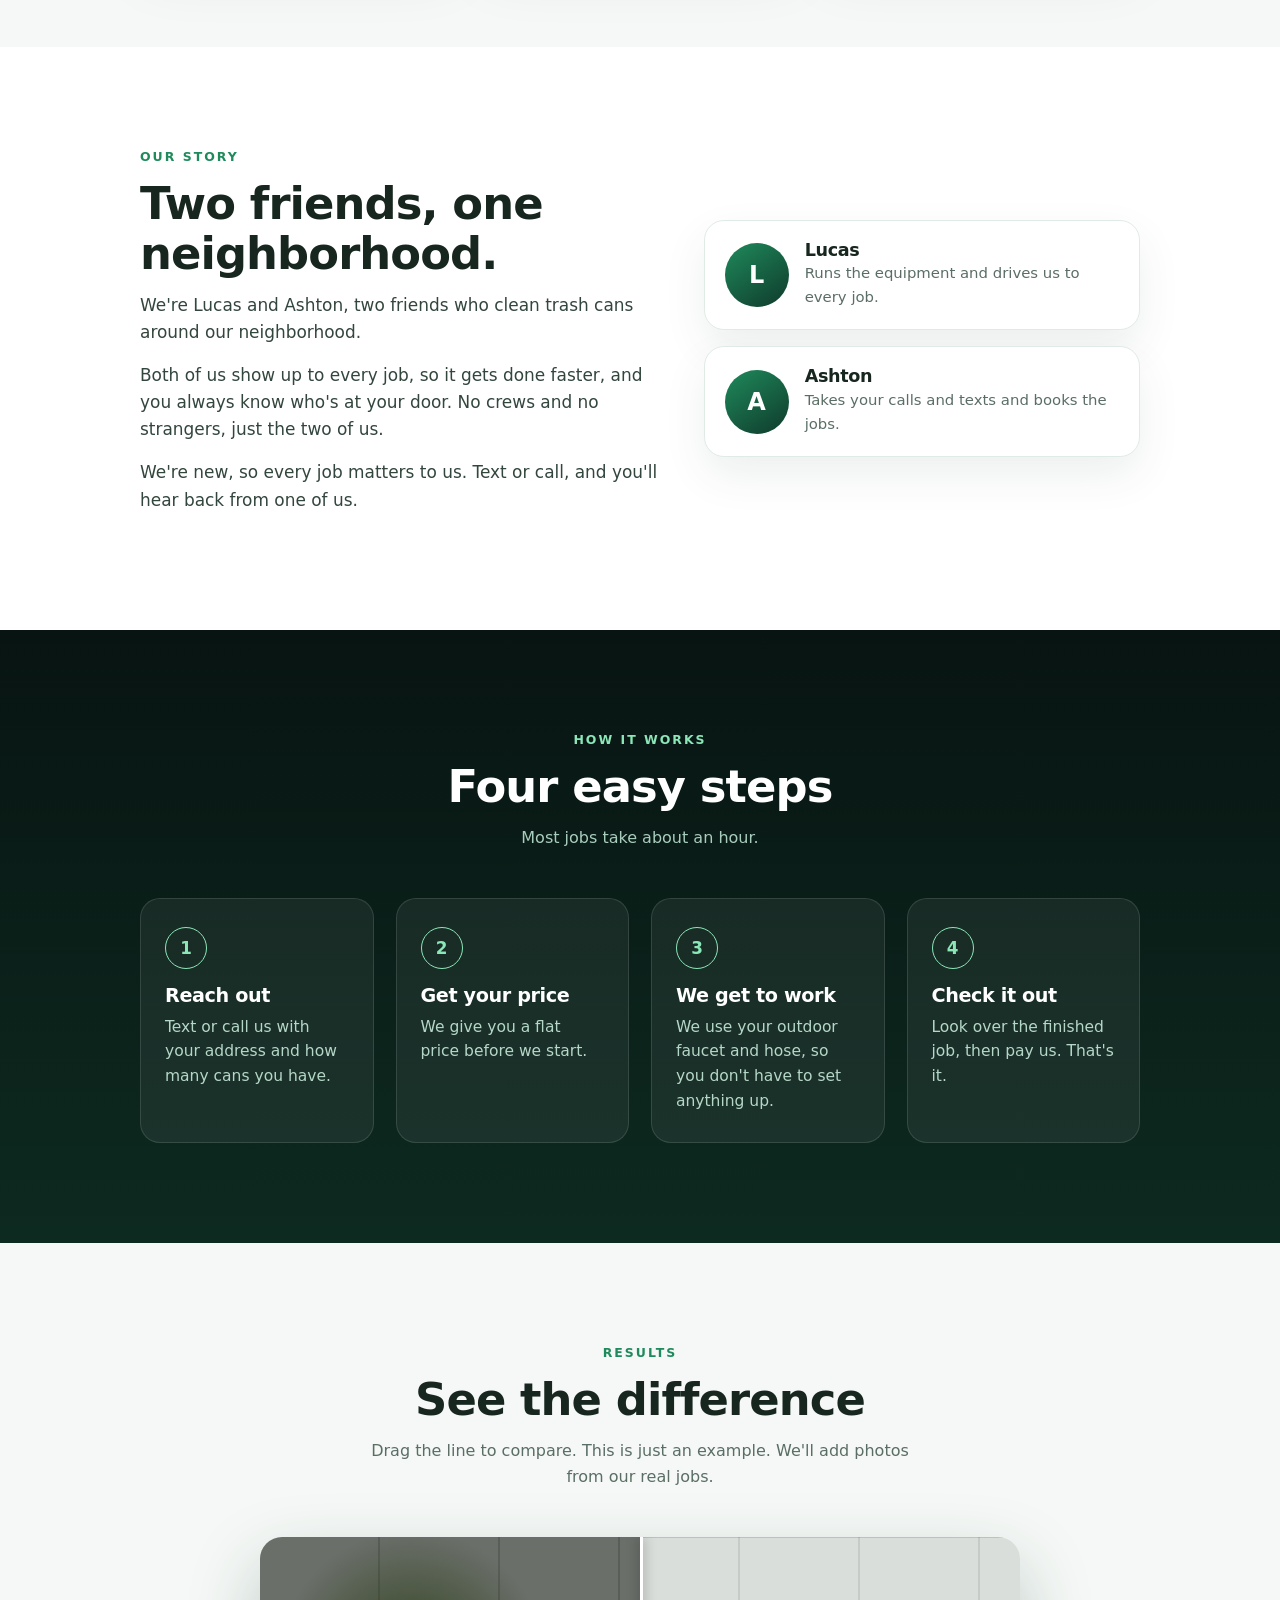
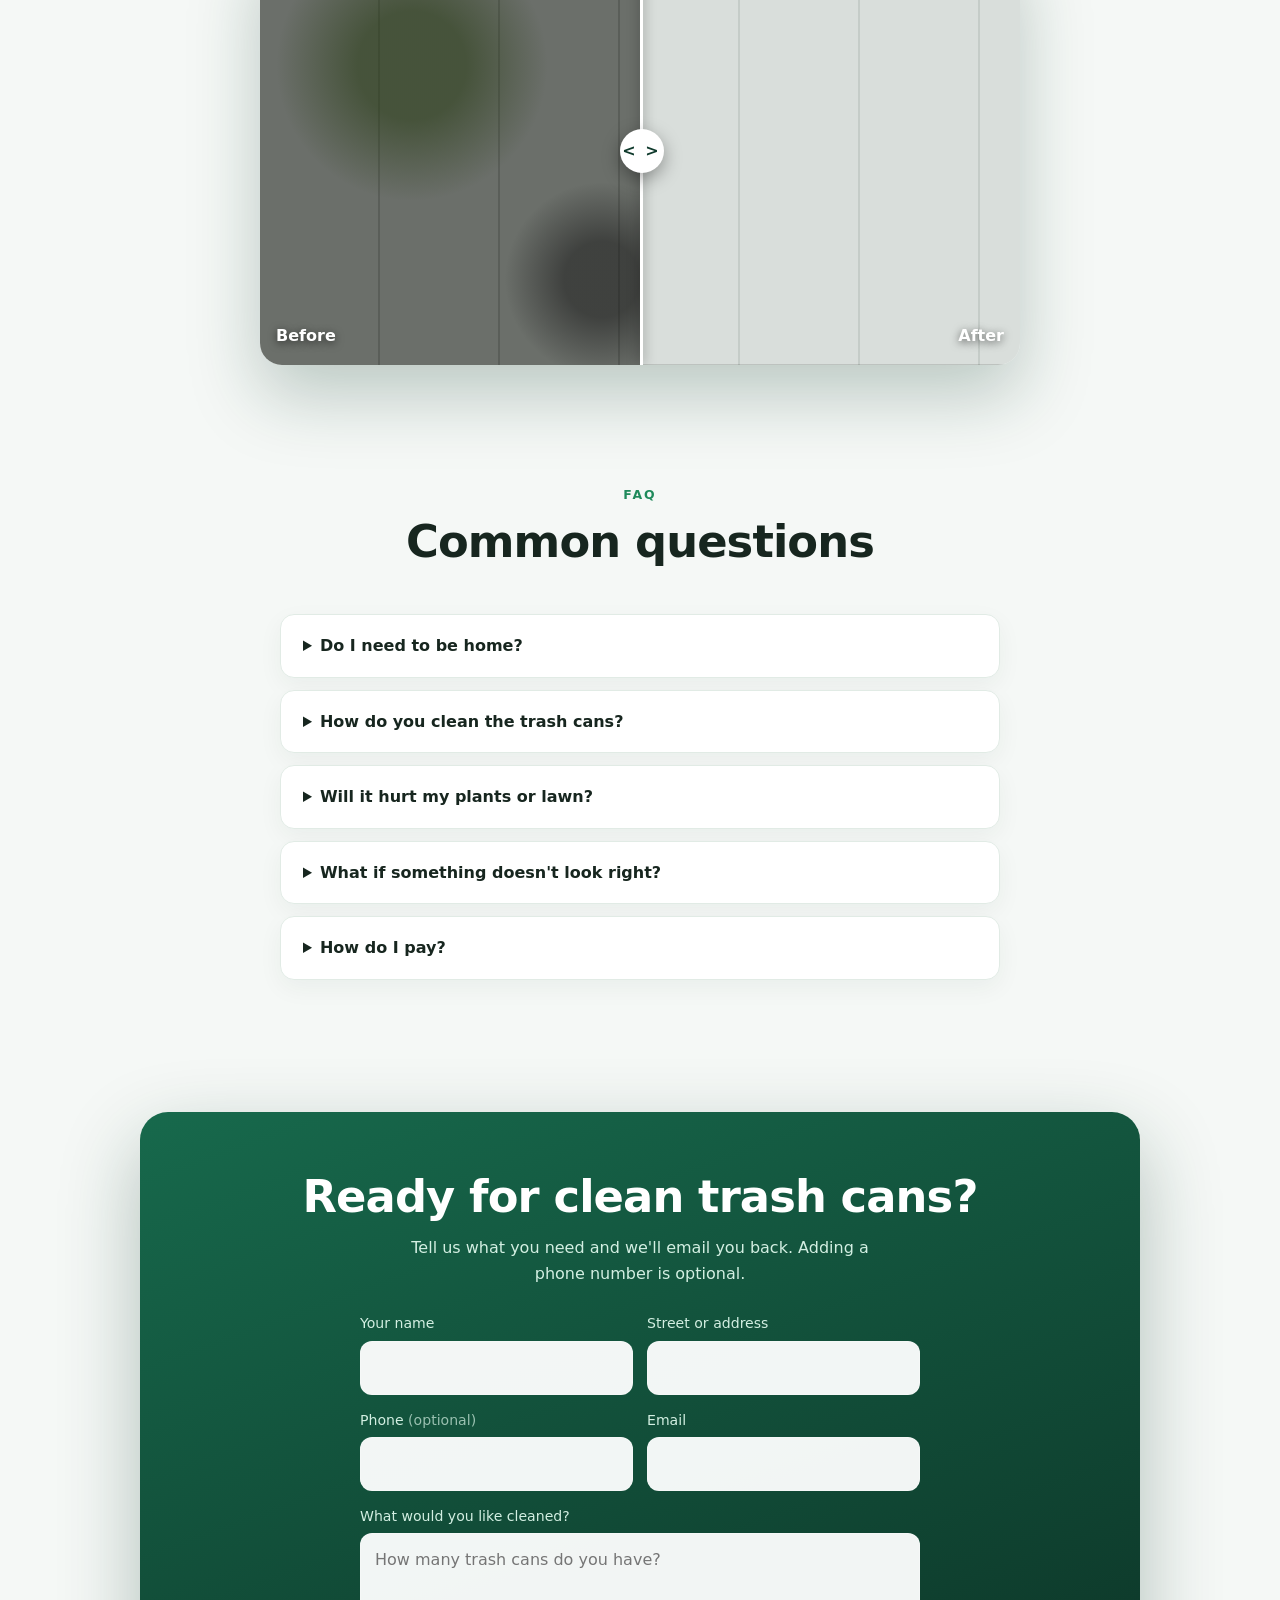
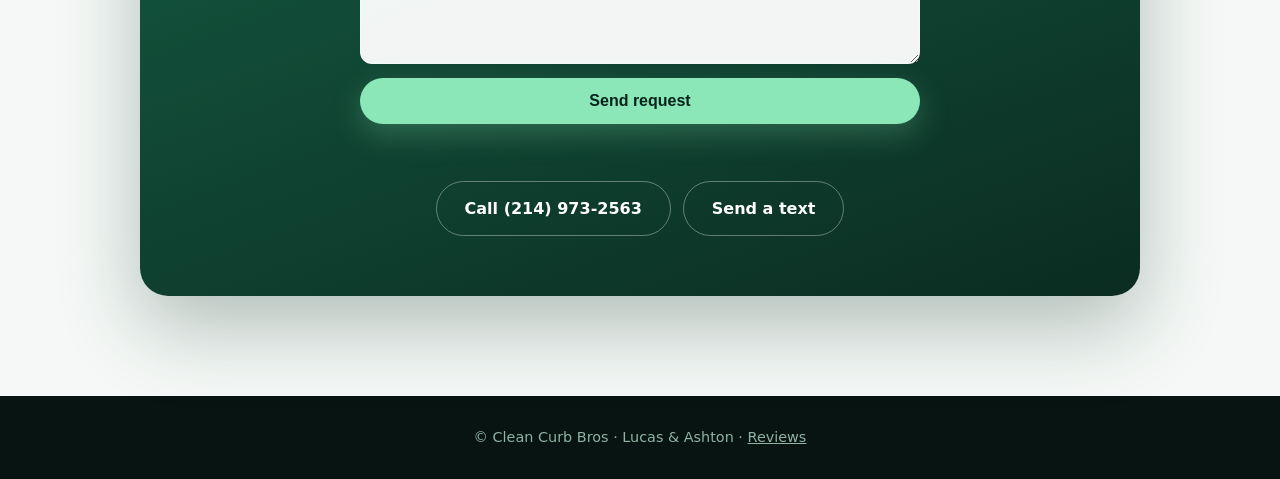
==== commit 8335cc51: "One-time clean is a flat $20 per can Co-Authored-By: Claude Sonnet 5.5 <noreply@anthropic.com>" ====
--- a/index.html
+++ b/index.html
@@ -5,7 +5,7 @@
 <meta name="viewport" content="width=device-width, initial-scale=1">
 <title>Clean Curb Bros</title>
 <meta name="description" content="Trash can cleaning by Lucas and Ashton. We wash, scrub, and deodorize your cans. You get one flat price before we start.">
-<link rel="stylesheet" href="style.css?v=19">
+<link rel="stylesheet" href="style.css?v=20">
 </head>
 <body>
 
@@ -45,8 +45,8 @@
       <div class="rev" style="--d:.05s"><div class="tilt"><div class="card">
         <span class="tag">One time</span>
         <h3>One-time clean</h3>
-        <div class="price">$15-20 <small>per can</small></div>
-        <ul><li>Washed inside and out</li><li>Scrubbed and deodorized</li><li>Price depends on size and how dirty it is</li></ul>
+        <div class="price">$20 <small>per can</small></div>
+        <ul><li>Washed inside and out</li><li>Scrubbed and deodorized</li><li>Dried and put back</li></ul>
       </div></div></div>
       <div class="rev" style="--d:.15s"><div class="tilt"><div class="card hot">
         <span class="tag">Best value</span>
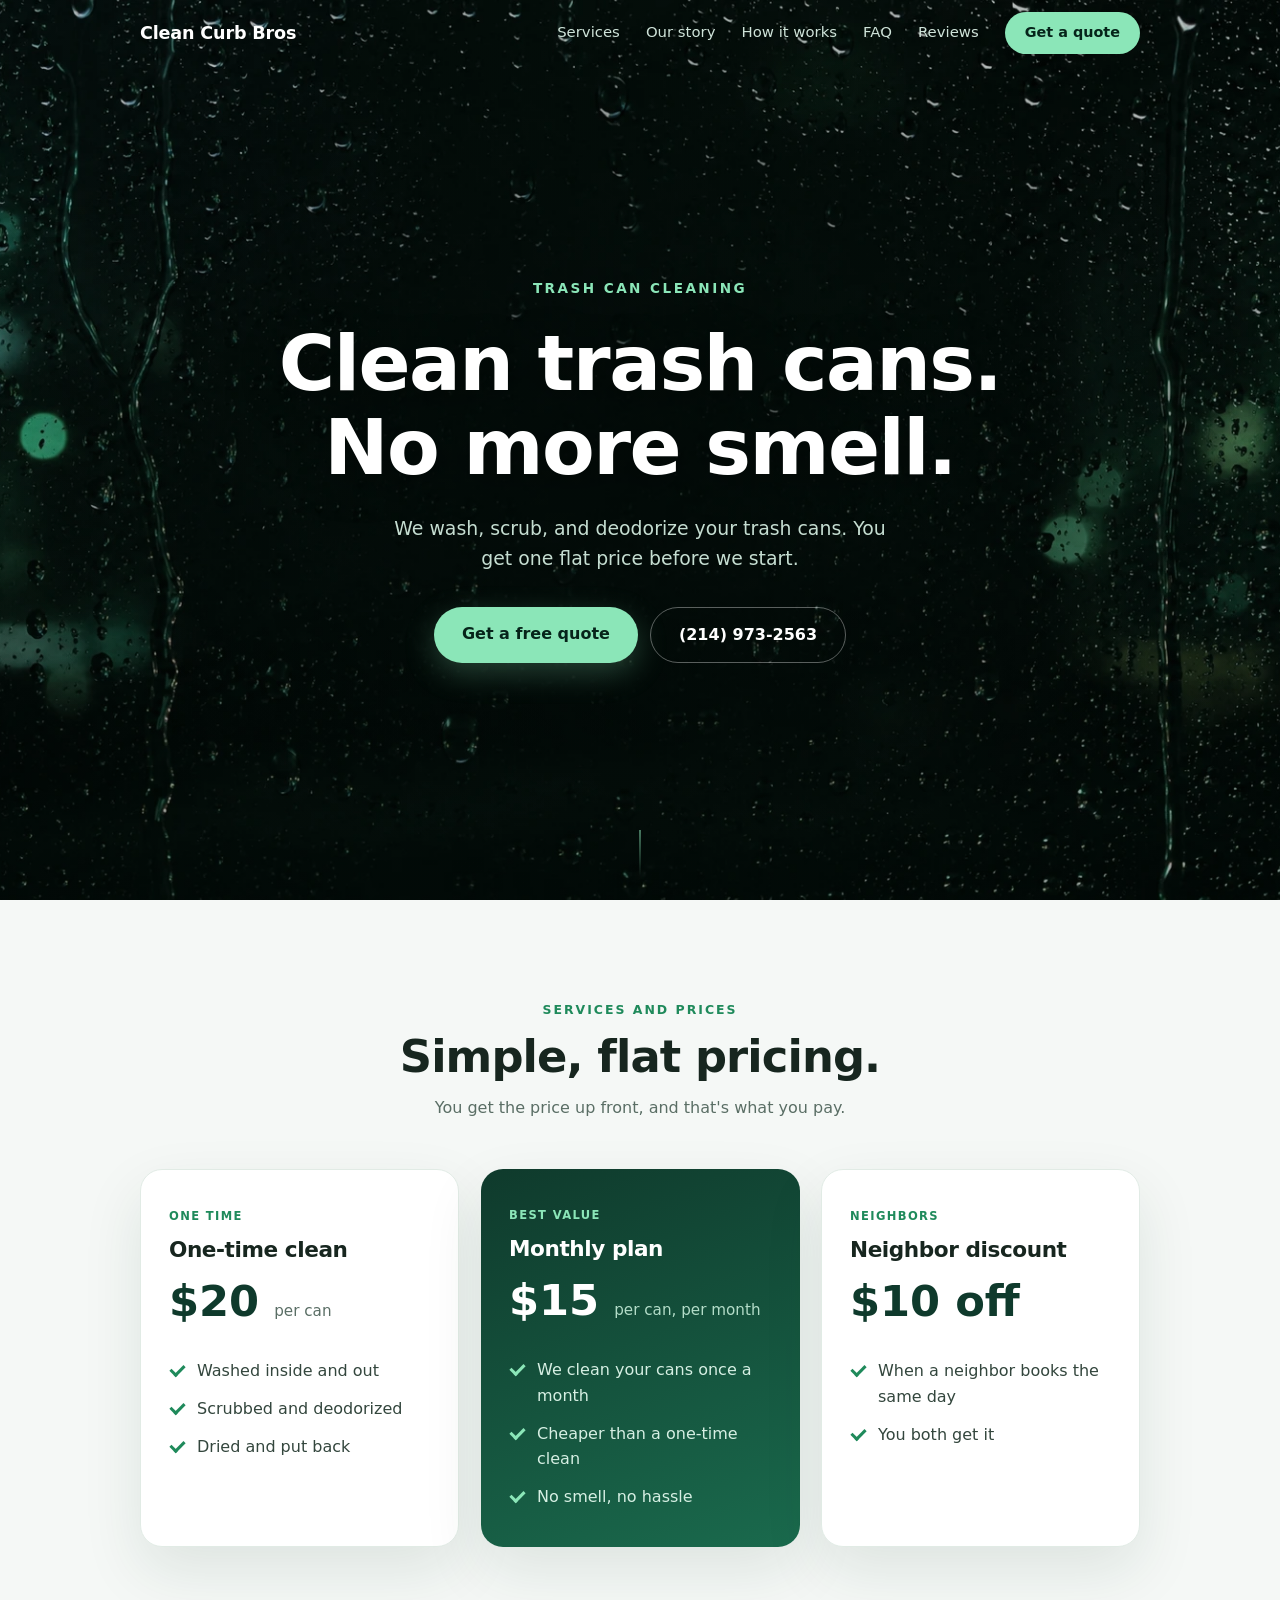
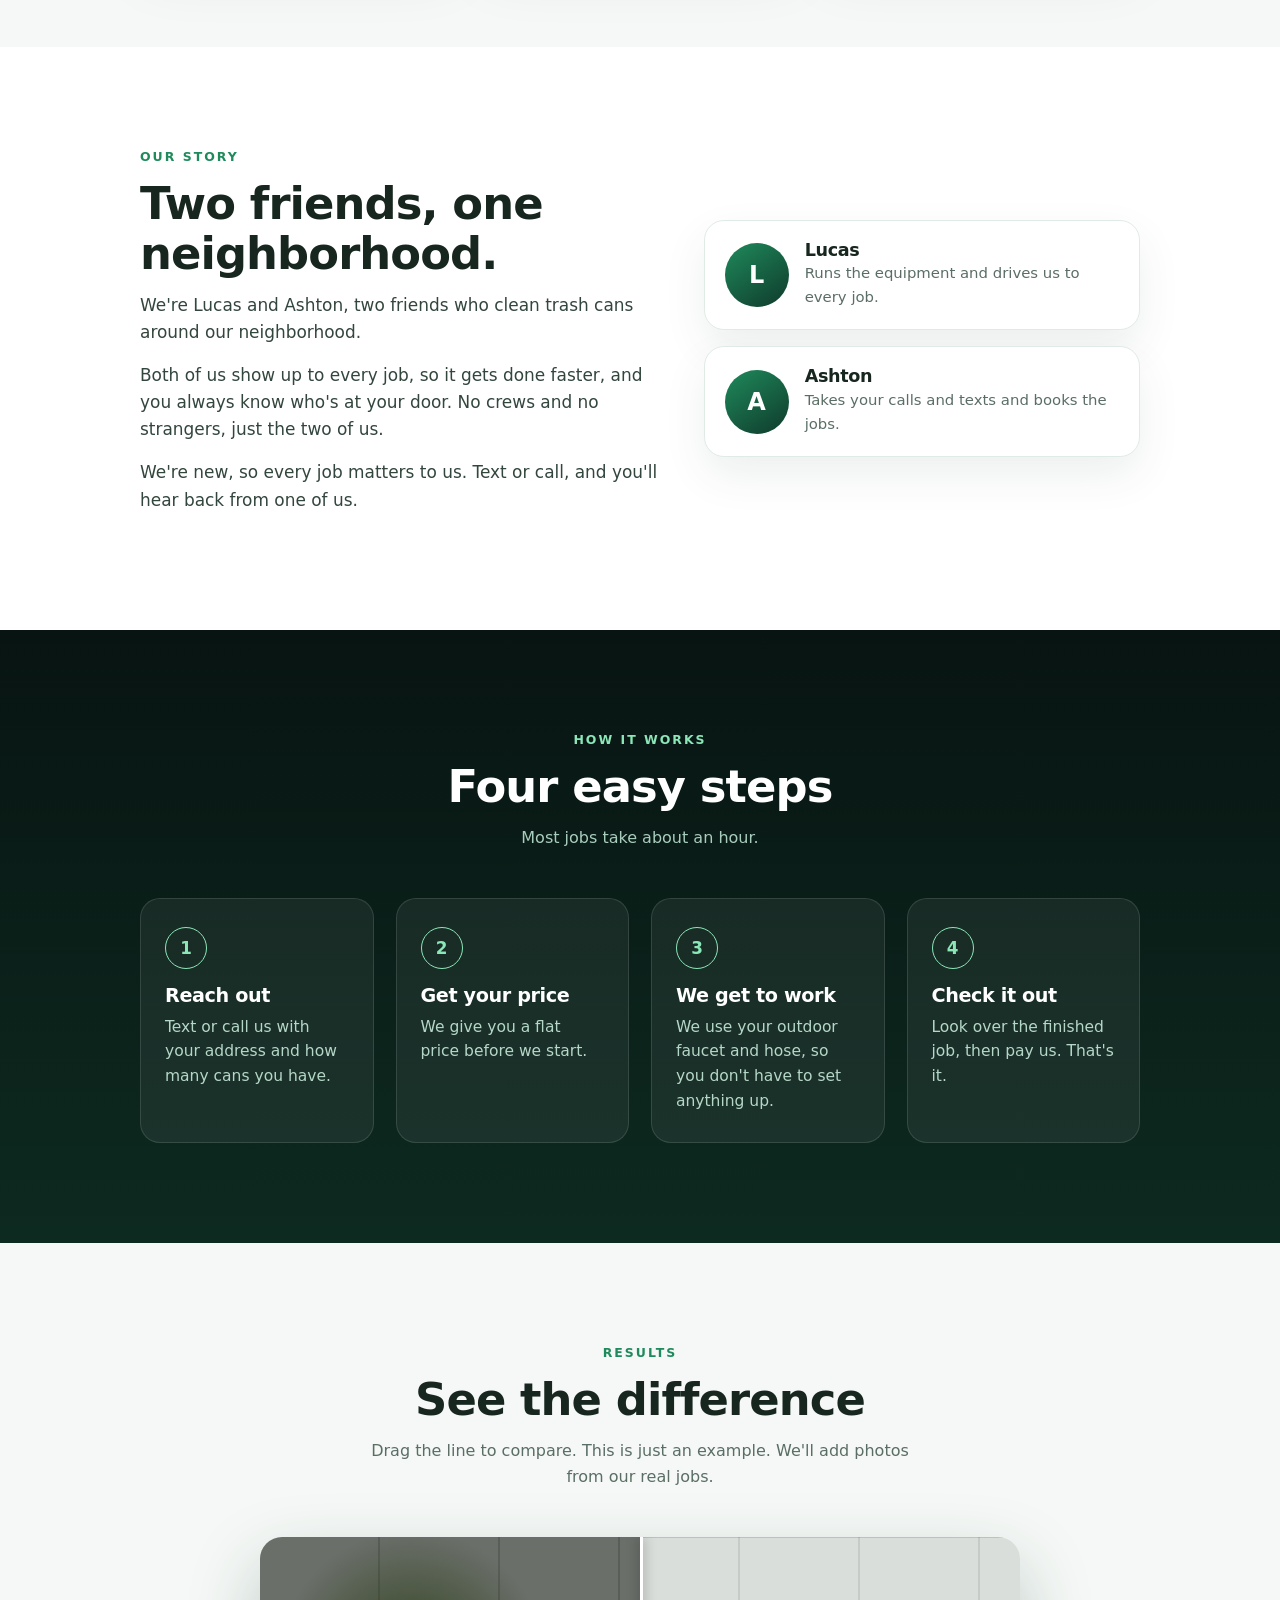
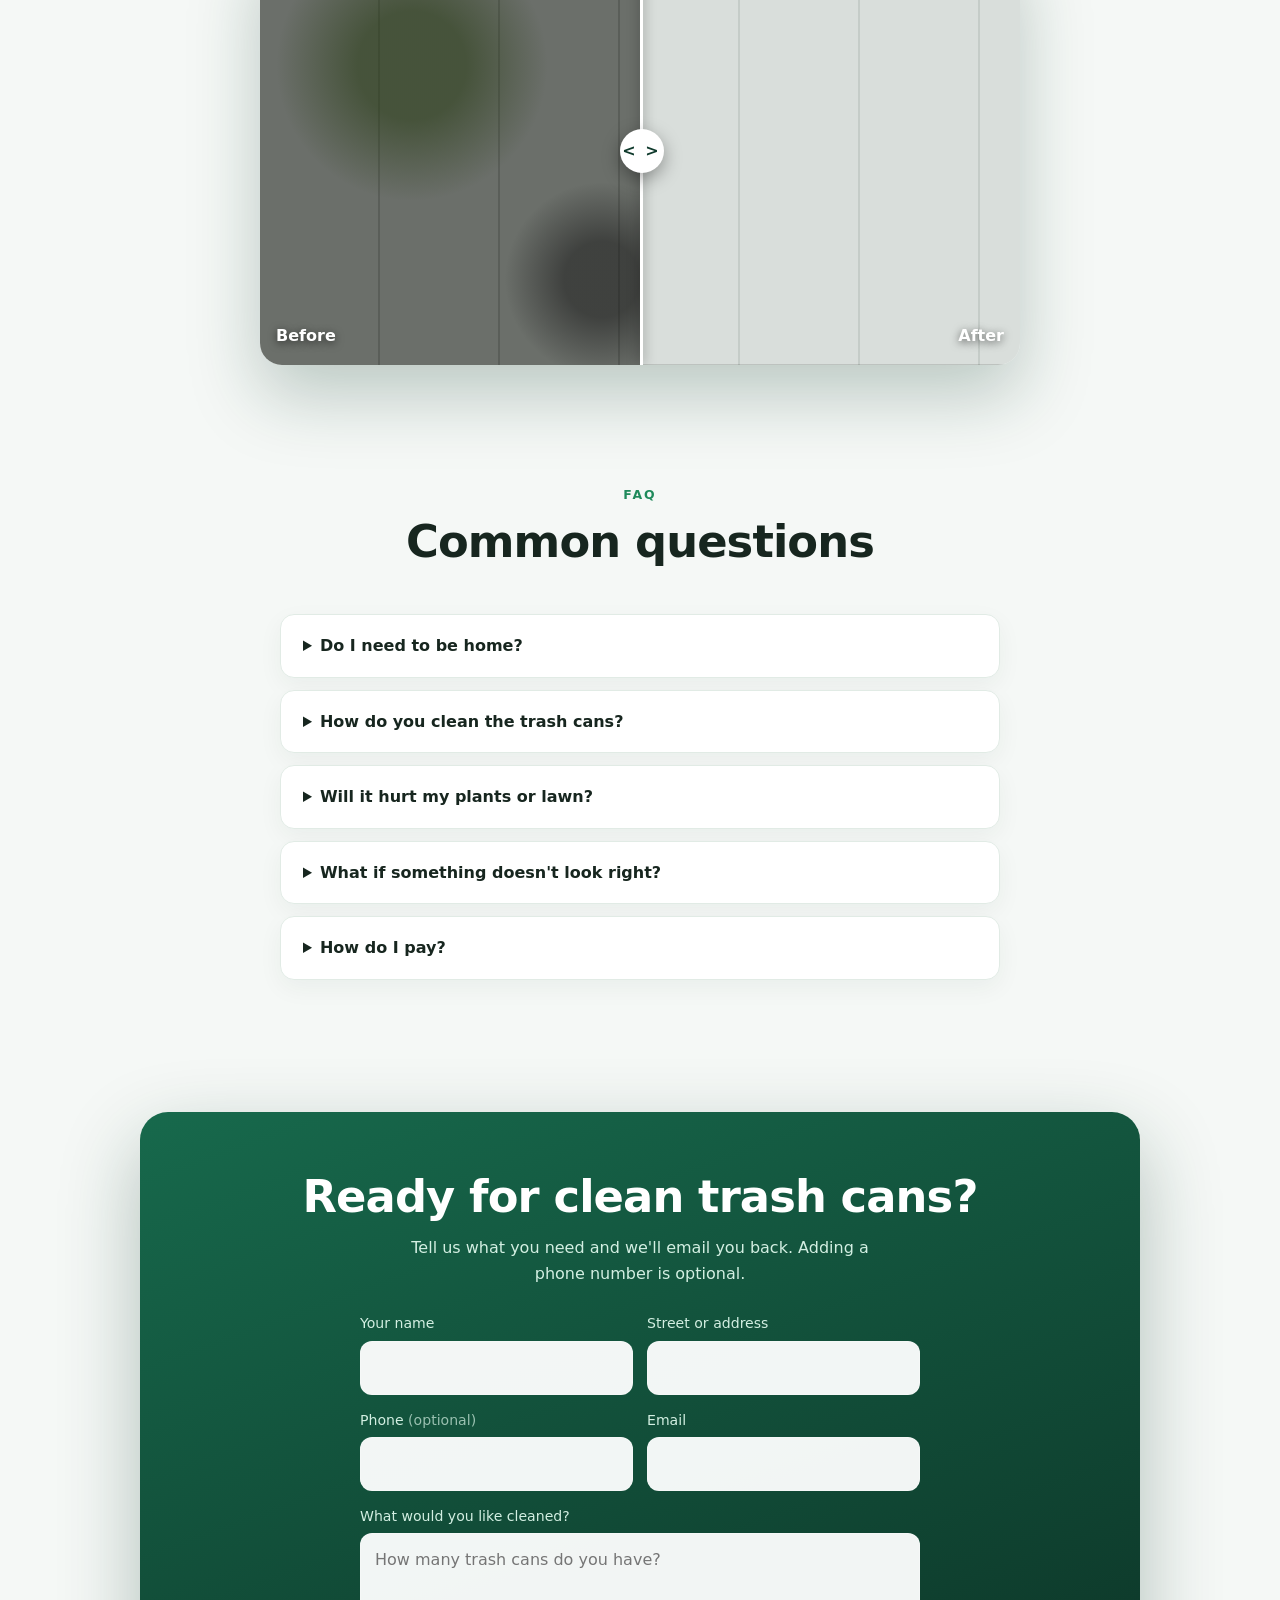
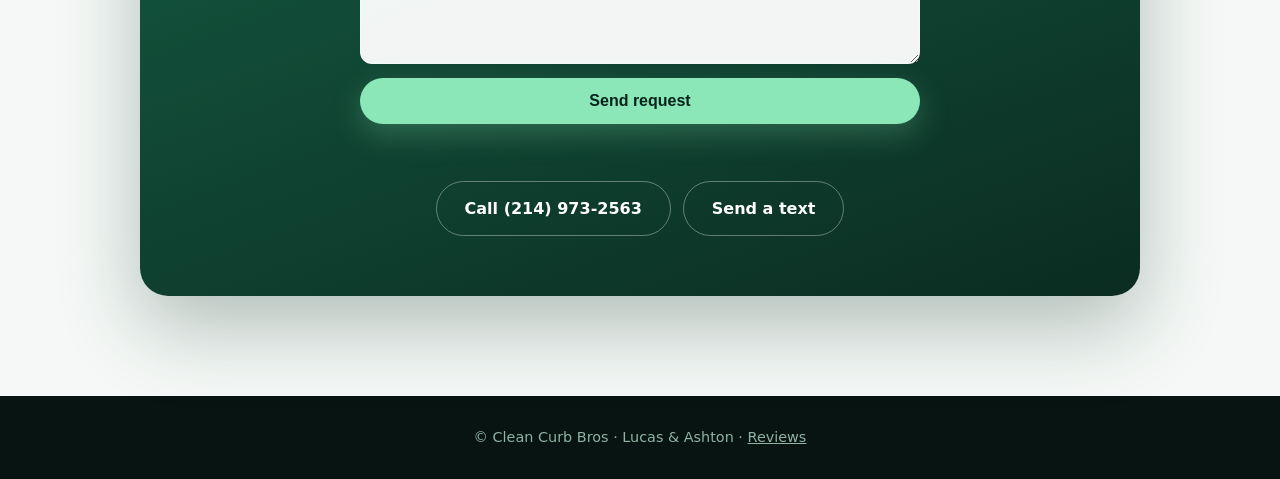
==== commit 452028da: "Monthly plan is $15 per can per month Co-Authored-By: Claude Sonnet 5.5 <noreply@anthropic.com>" ====
--- a/index.html
+++ b/index.html
@@ -5,7 +5,7 @@
 <meta name="viewport" content="width=device-width, initial-scale=1">
 <title>Clean Curb Bros</title>
 <meta name="description" content="Trash can cleaning by Lucas and Ashton. We wash, scrub, and deodorize your cans. You get one flat price before we start.">
-<link rel="stylesheet" href="style.css?v=20">
+<link rel="stylesheet" href="style.css?v=21">
 </head>
 <body>
 
@@ -51,7 +51,7 @@
       <div class="rev" style="--d:.15s"><div class="tilt"><div class="card hot">
         <span class="tag">Best value</span>
         <h3>Monthly plan</h3>
-        <div class="price">$12 <small>per can, per month</small></div>
+        <div class="price">$15 <small>per can, per month</small></div>
         <ul><li>We clean your cans once a month</li><li>Cheaper than a one-time clean</li><li>No smell, no hassle</li></ul>
       </div></div></div>
       <div class="rev" style="--d:.25s"><div class="tilt"><div class="card">
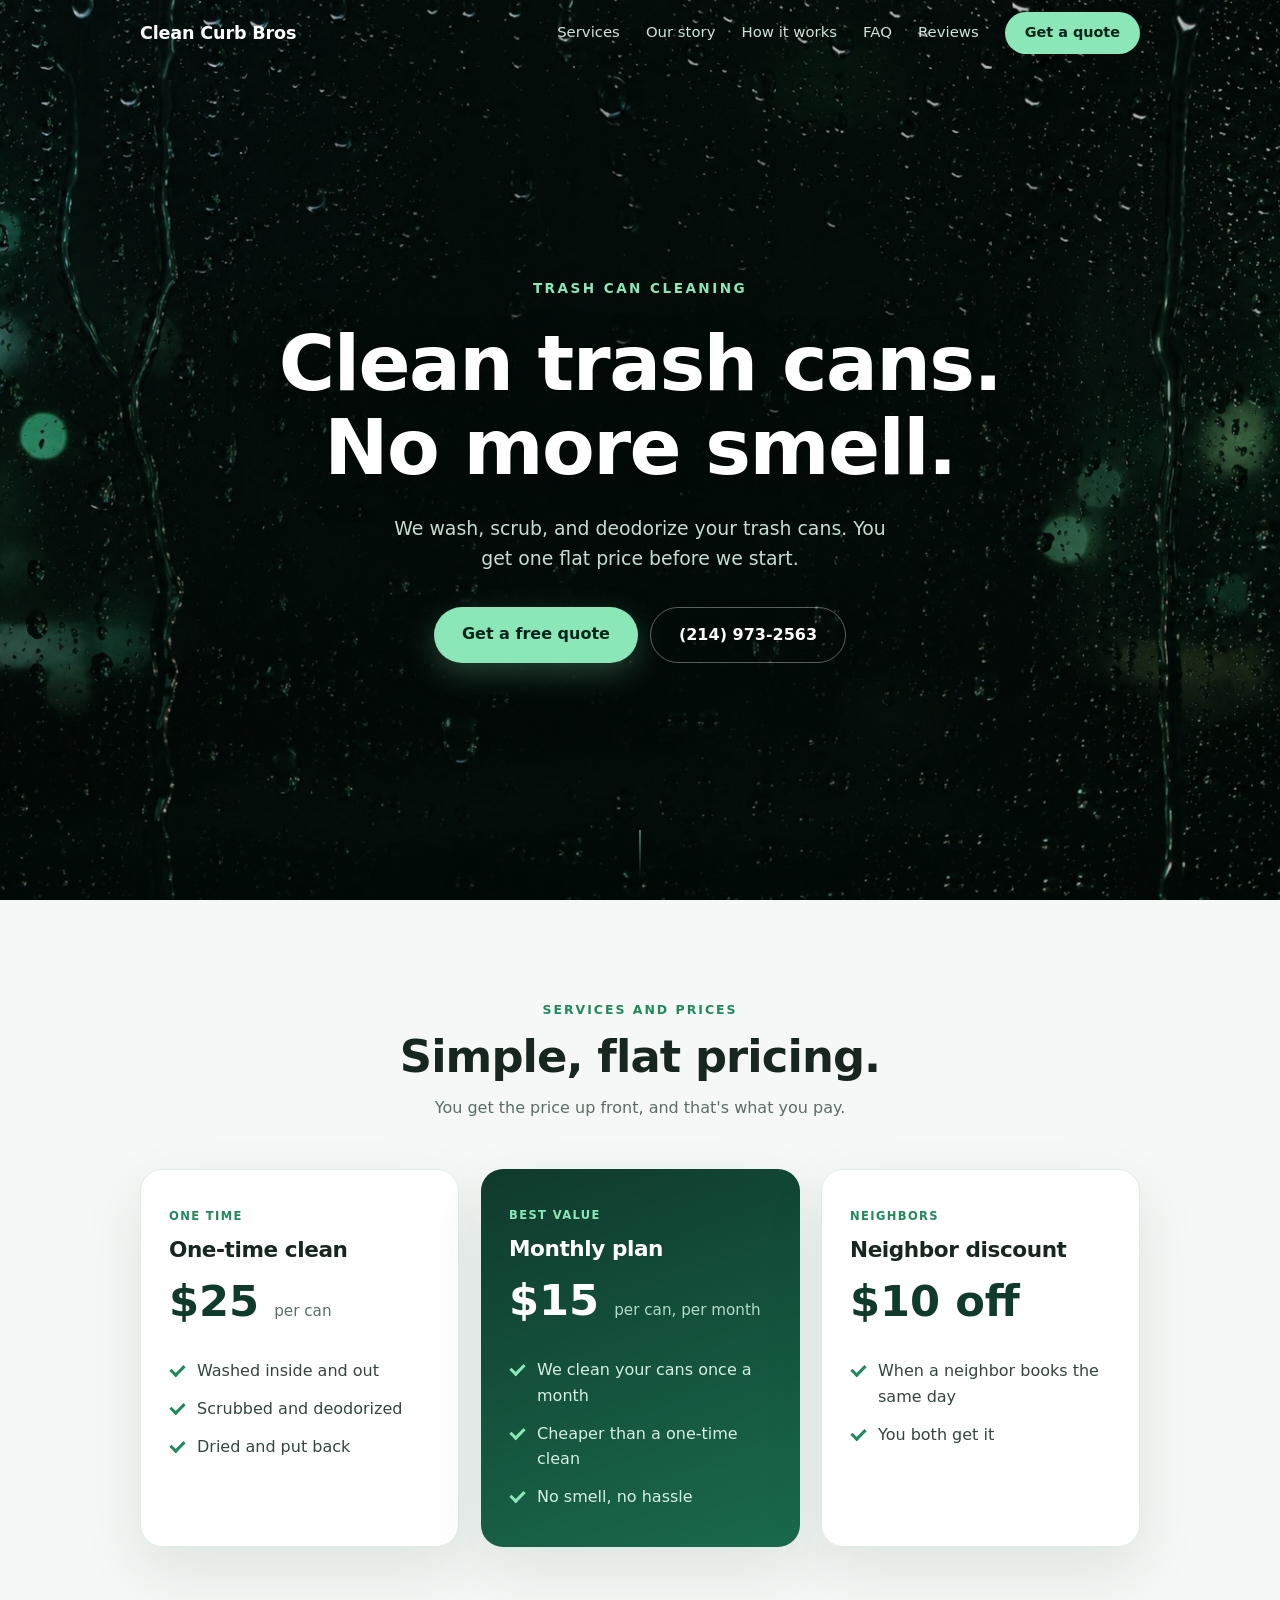
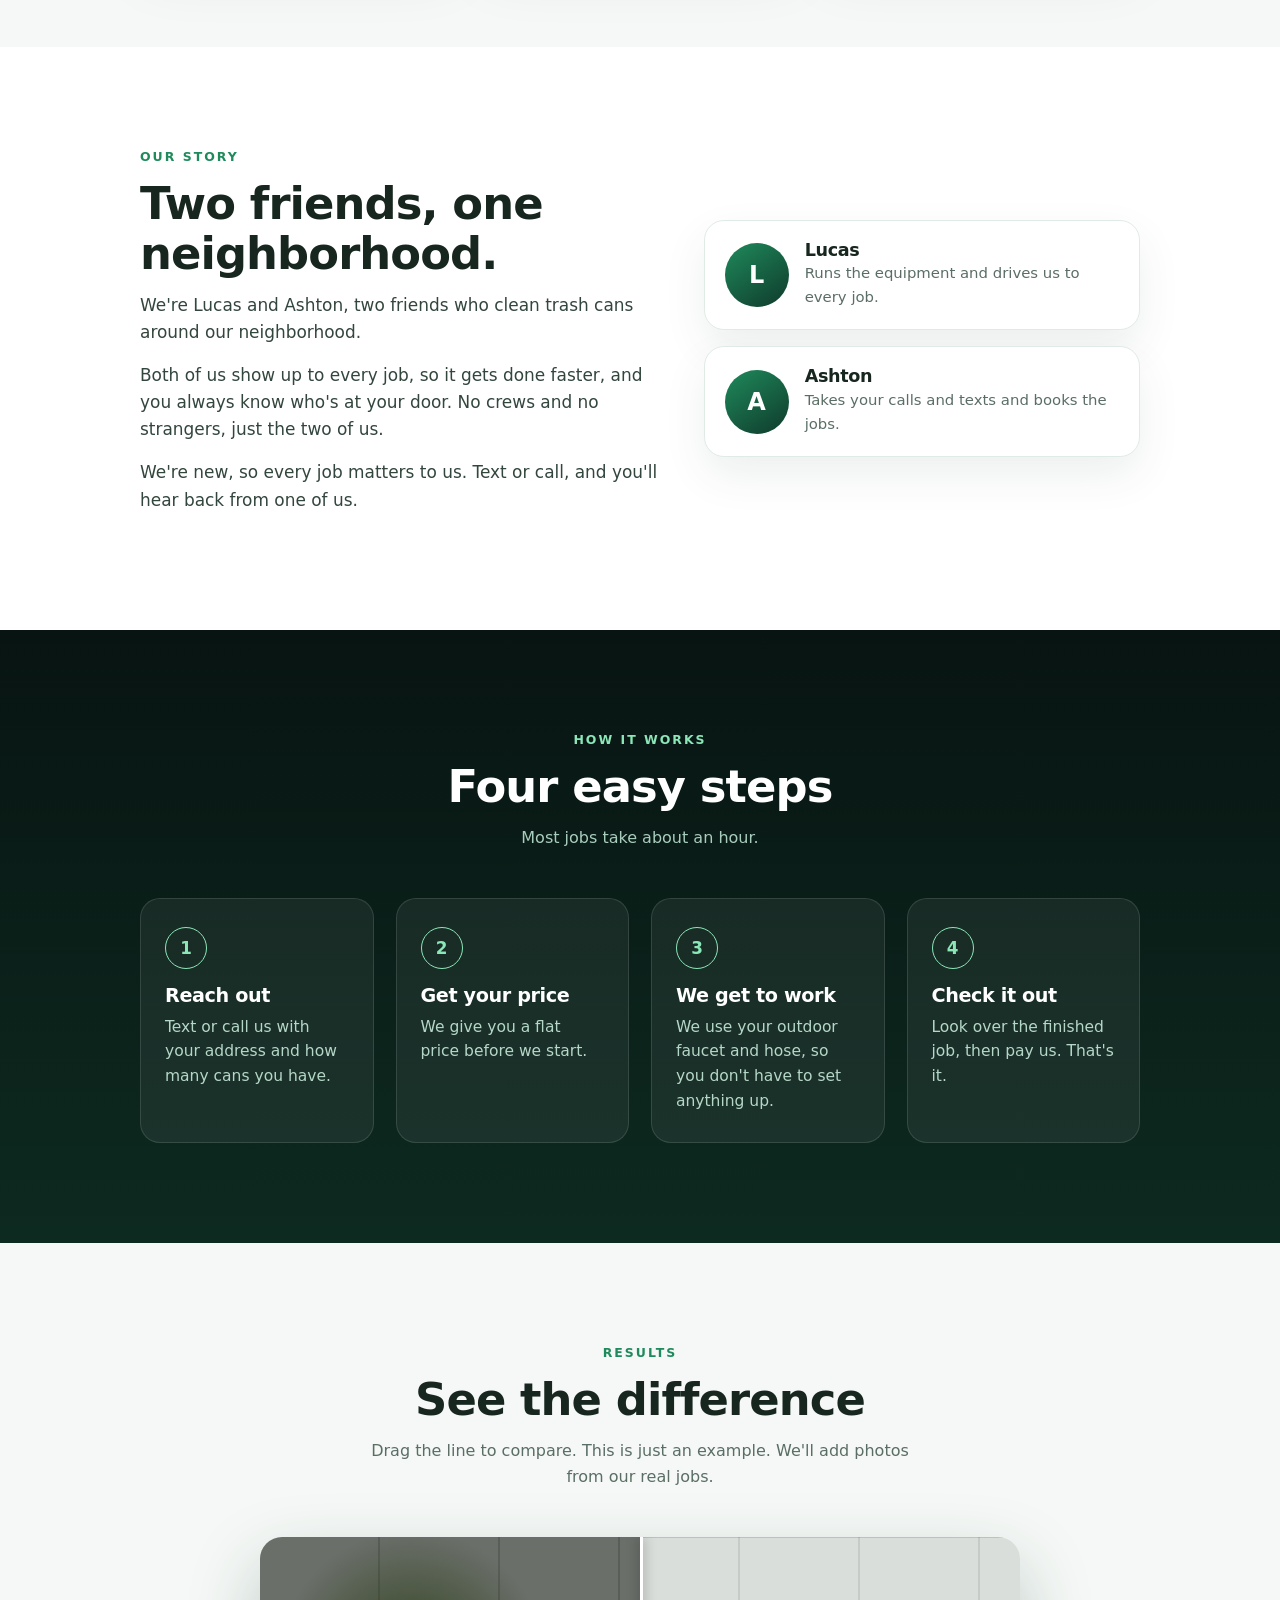
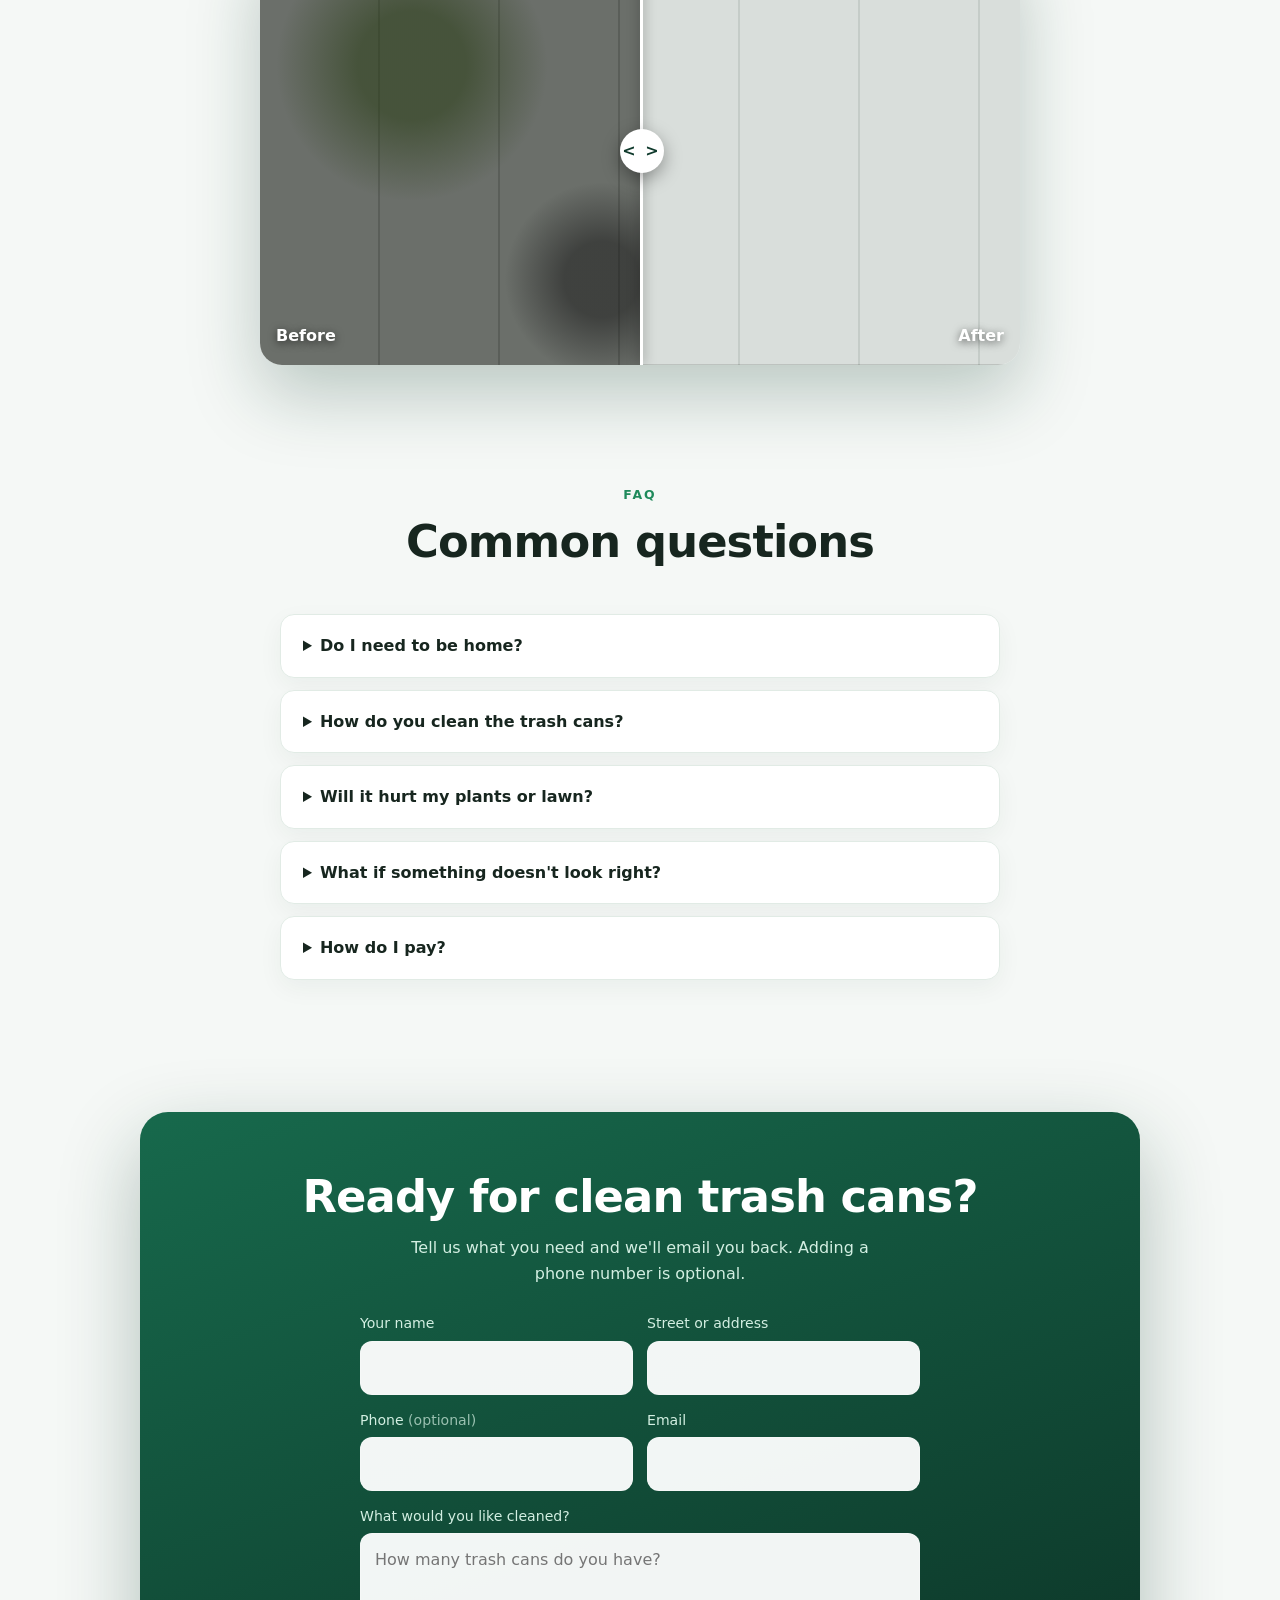
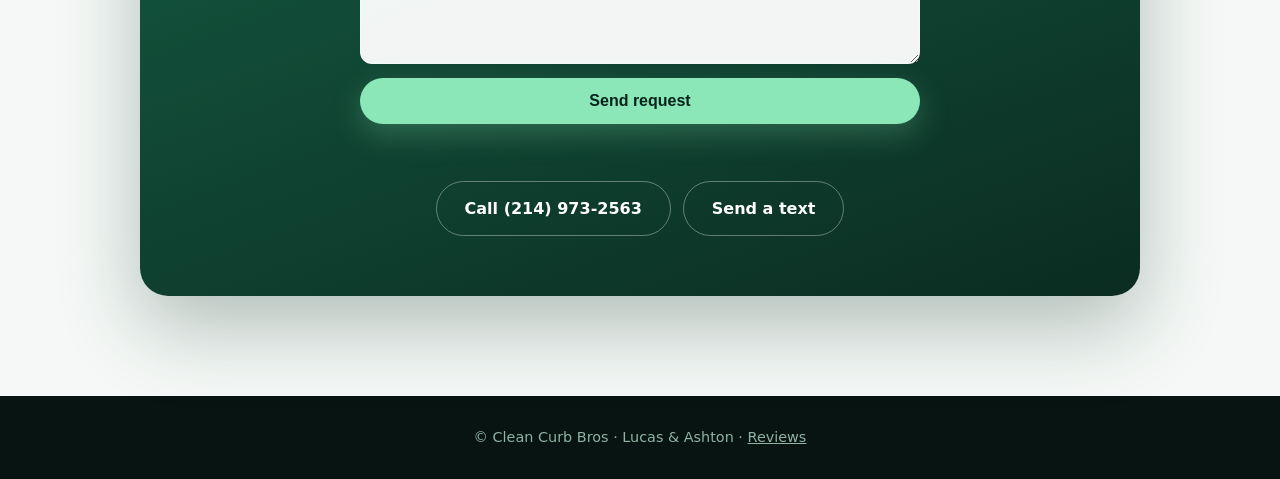
==== commit c6e430e4: "One-time clean is $25 per can Co-Authored-By: Claude Sonnet 5.5 <noreply@anthropic.com>" ====
--- a/index.html
+++ b/index.html
@@ -5,7 +5,7 @@
 <meta name="viewport" content="width=device-width, initial-scale=1">
 <title>Clean Curb Bros</title>
 <meta name="description" content="Trash can cleaning by Lucas and Ashton. We wash, scrub, and deodorize your cans. You get one flat price before we start.">
-<link rel="stylesheet" href="style.css?v=21">
+<link rel="stylesheet" href="style.css?v=22">
 </head>
 <body>
 
@@ -45,7 +45,7 @@
       <div class="rev" style="--d:.05s"><div class="tilt"><div class="card">
         <span class="tag">One time</span>
         <h3>One-time clean</h3>
-        <div class="price">$20 <small>per can</small></div>
+        <div class="price">$25 <small>per can</small></div>
         <ul><li>Washed inside and out</li><li>Scrubbed and deodorized</li><li>Dried and put back</li></ul>
       </div></div></div>
       <div class="rev" style="--d:.15s"><div class="tilt"><div class="card hot">
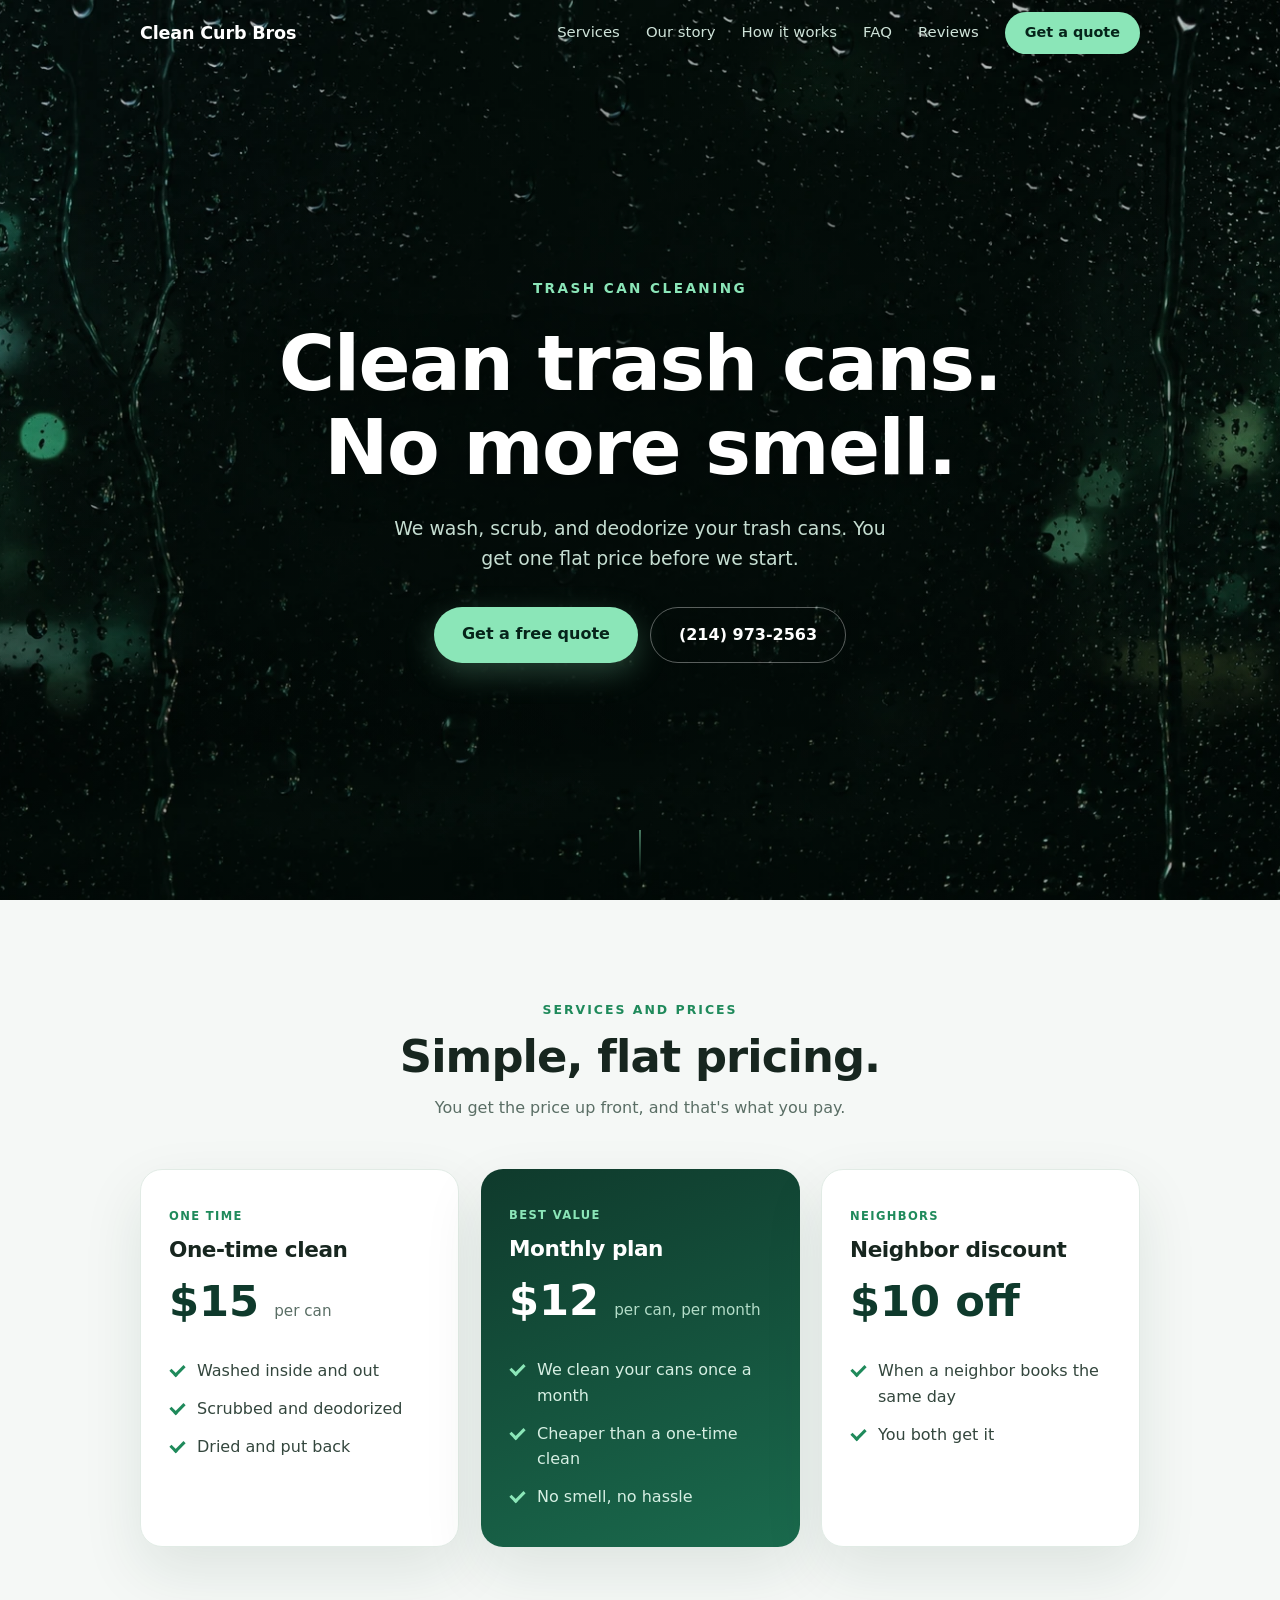
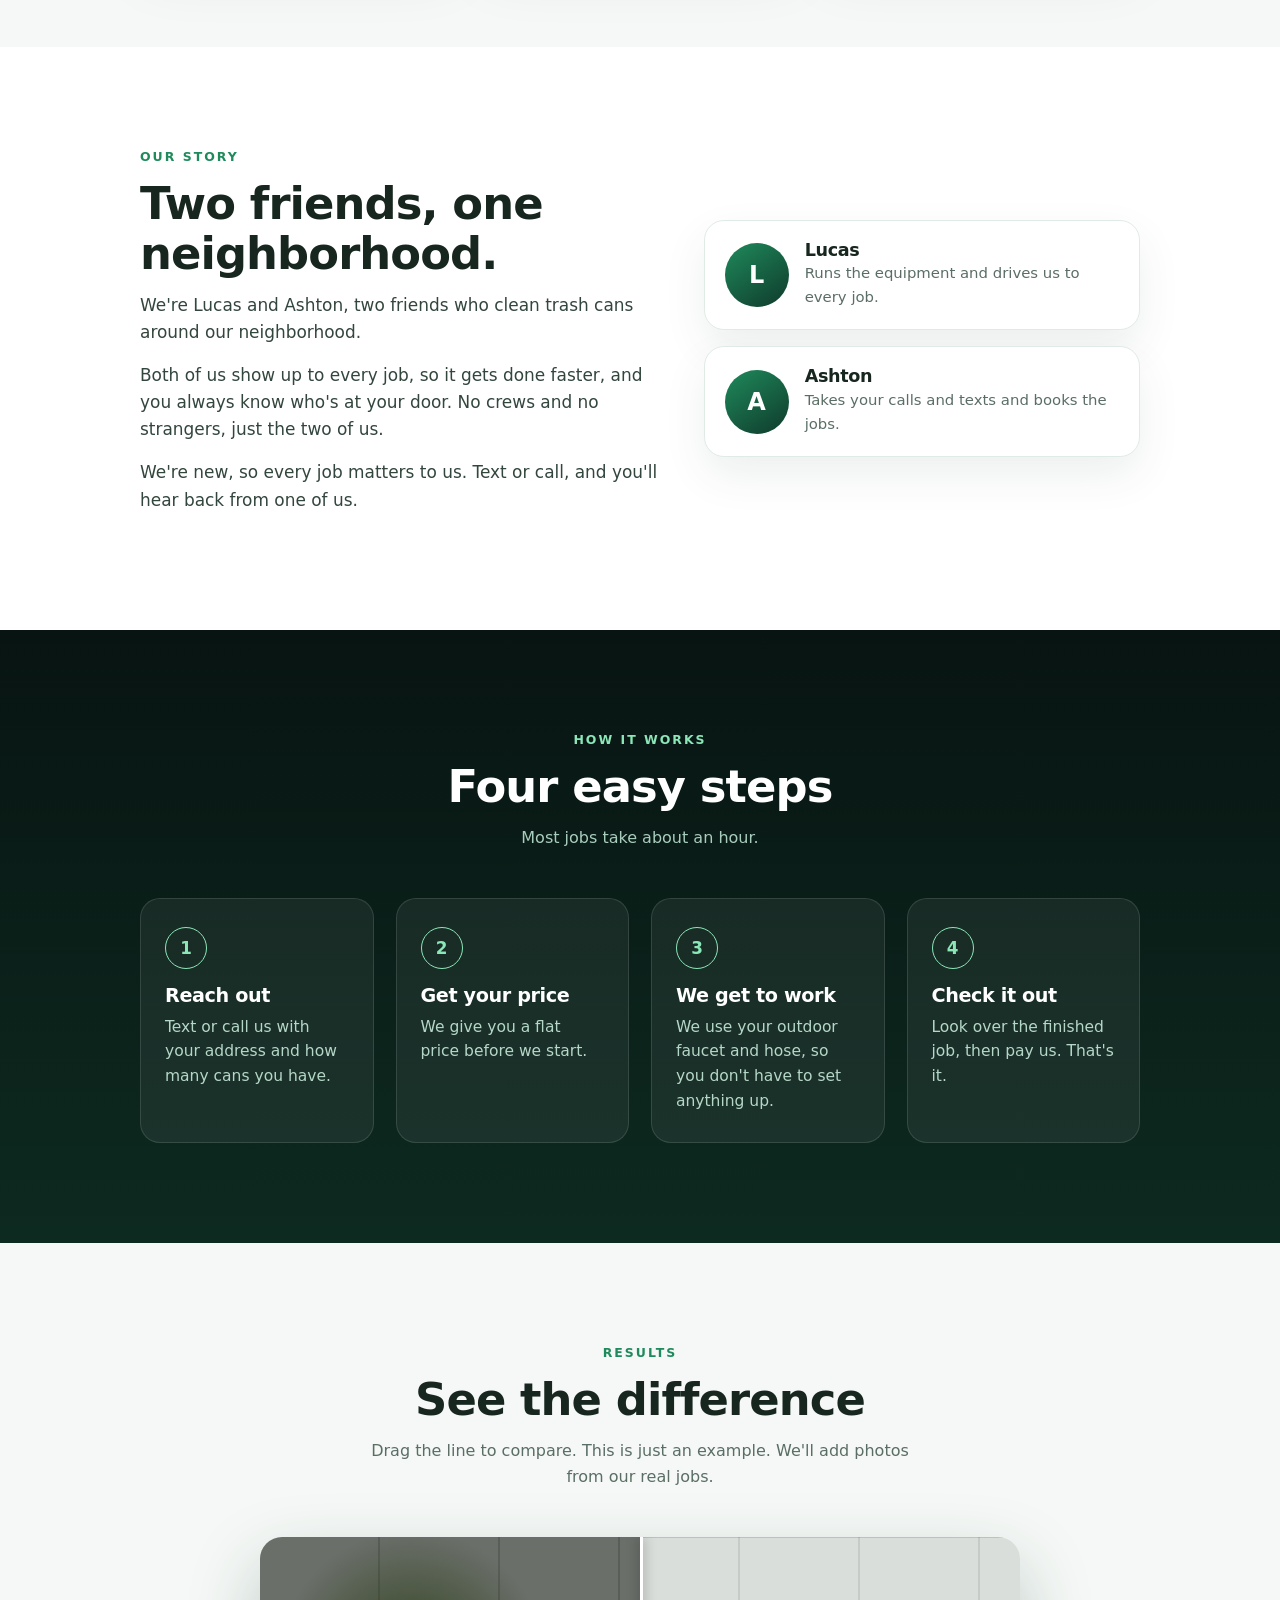
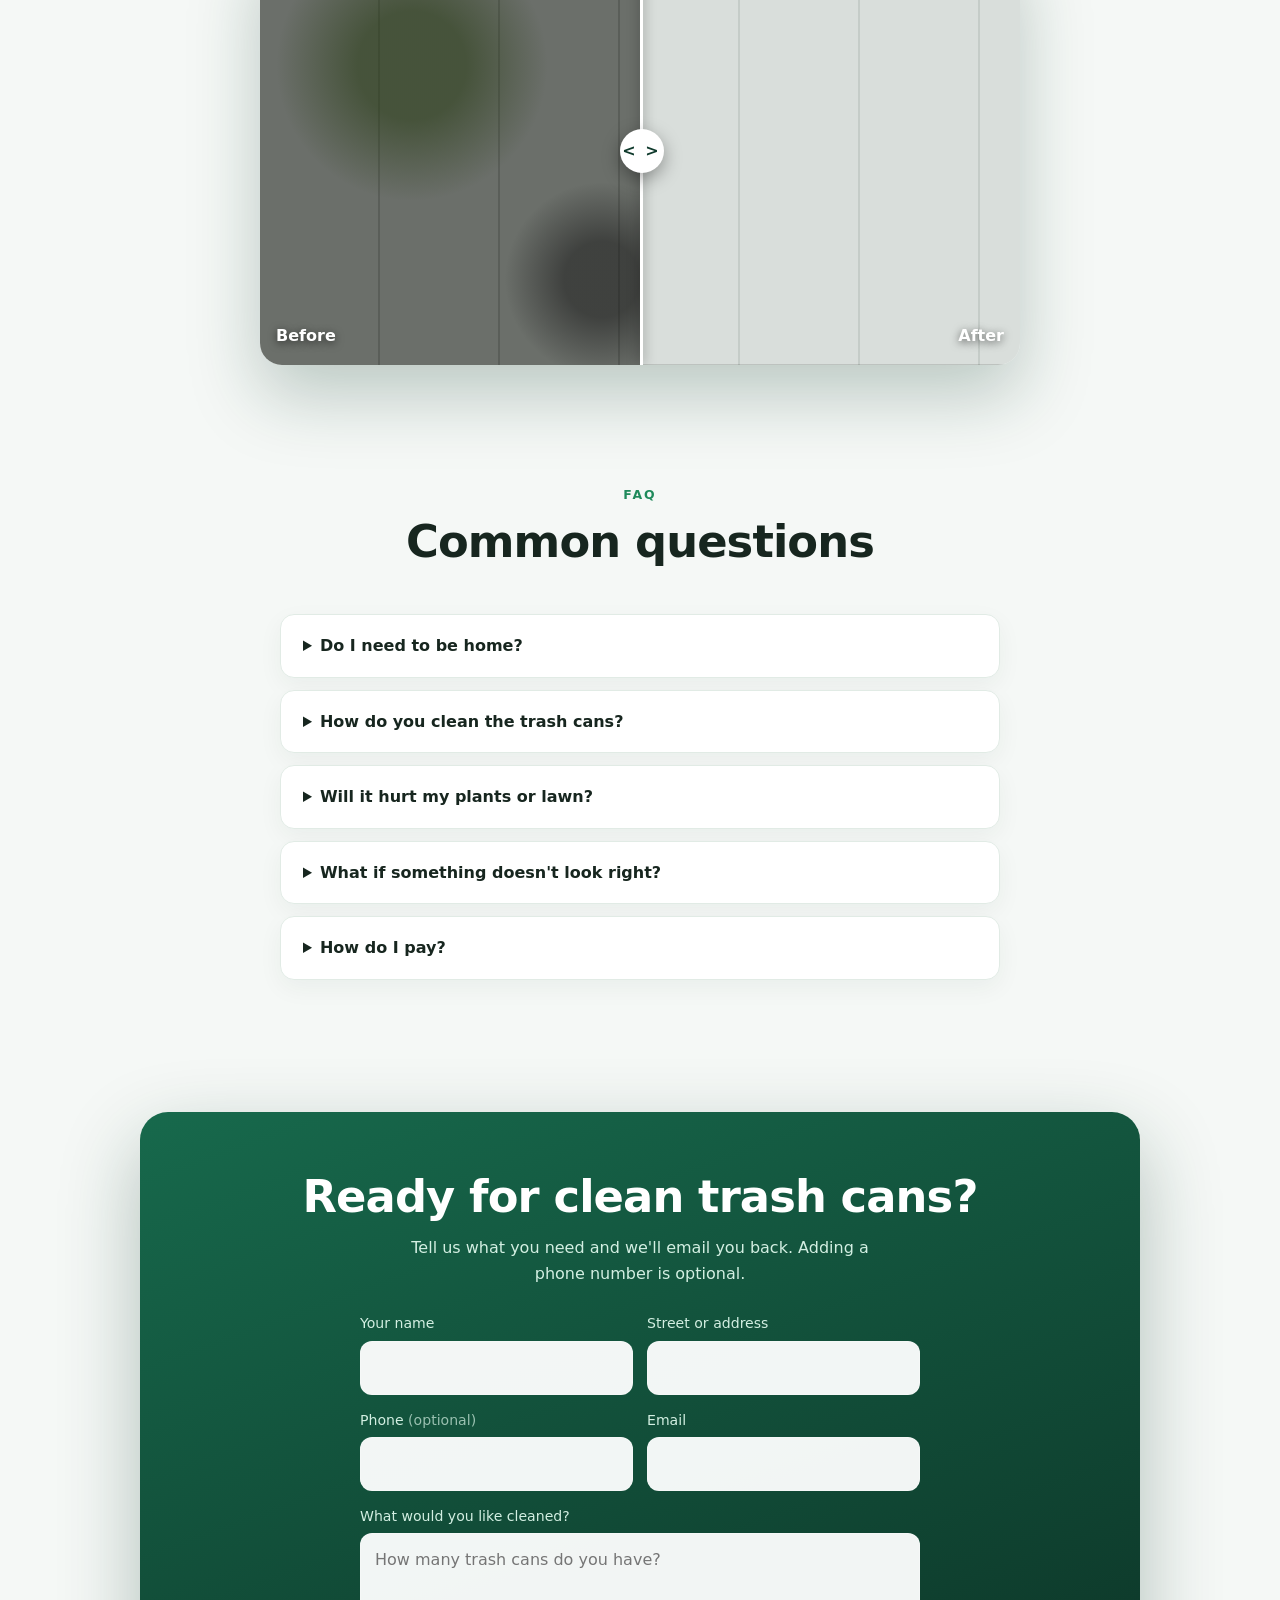
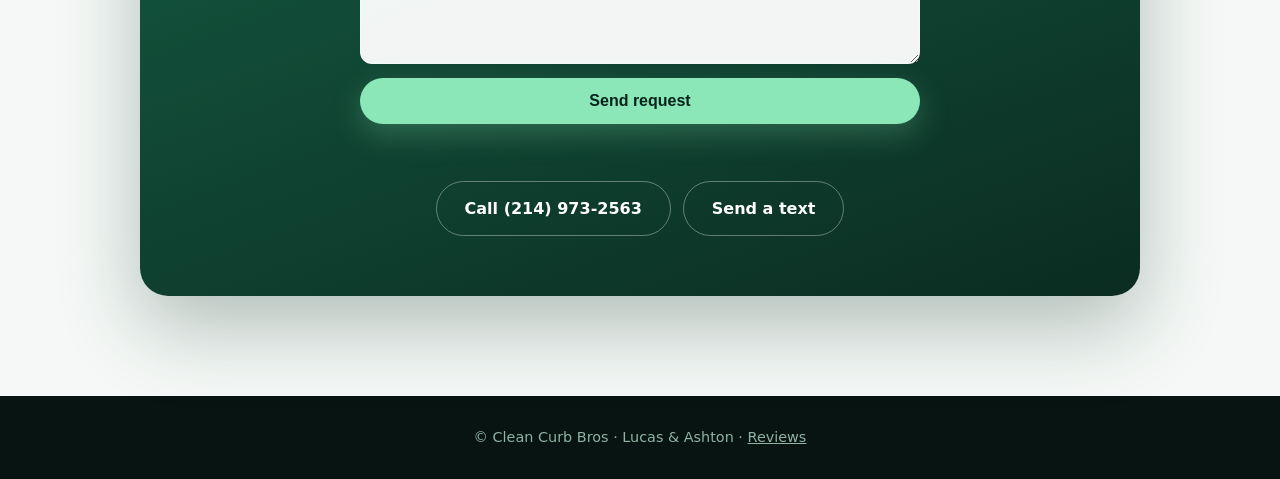
==== commit 792a0def: "Launch pricing: $15 one-time, $12 monthly Co-Authored-By: Claude Sonnet 5.5 <noreply@anthropic.com>" ====
--- a/index.html
+++ b/index.html
@@ -5,7 +5,7 @@
 <meta name="viewport" content="width=device-width, initial-scale=1">
 <title>Clean Curb Bros</title>
 <meta name="description" content="Trash can cleaning by Lucas and Ashton. We wash, scrub, and deodorize your cans. You get one flat price before we start.">
-<link rel="stylesheet" href="style.css?v=22">
+<link rel="stylesheet" href="style.css?v=23">
 </head>
 <body>
 
@@ -45,13 +45,13 @@
       <div class="rev" style="--d:.05s"><div class="tilt"><div class="card">
         <span class="tag">One time</span>
         <h3>One-time clean</h3>
-        <div class="price">$25 <small>per can</small></div>
+        <div class="price">$15 <small>per can</small></div>
         <ul><li>Washed inside and out</li><li>Scrubbed and deodorized</li><li>Dried and put back</li></ul>
       </div></div></div>
       <div class="rev" style="--d:.15s"><div class="tilt"><div class="card hot">
         <span class="tag">Best value</span>
         <h3>Monthly plan</h3>
-        <div class="price">$15 <small>per can, per month</small></div>
+        <div class="price">$12 <small>per can, per month</small></div>
         <ul><li>We clean your cans once a month</li><li>Cheaper than a one-time clean</li><li>No smell, no hassle</li></ul>
       </div></div></div>
       <div class="rev" style="--d:.25s"><div class="tilt"><div class="card">
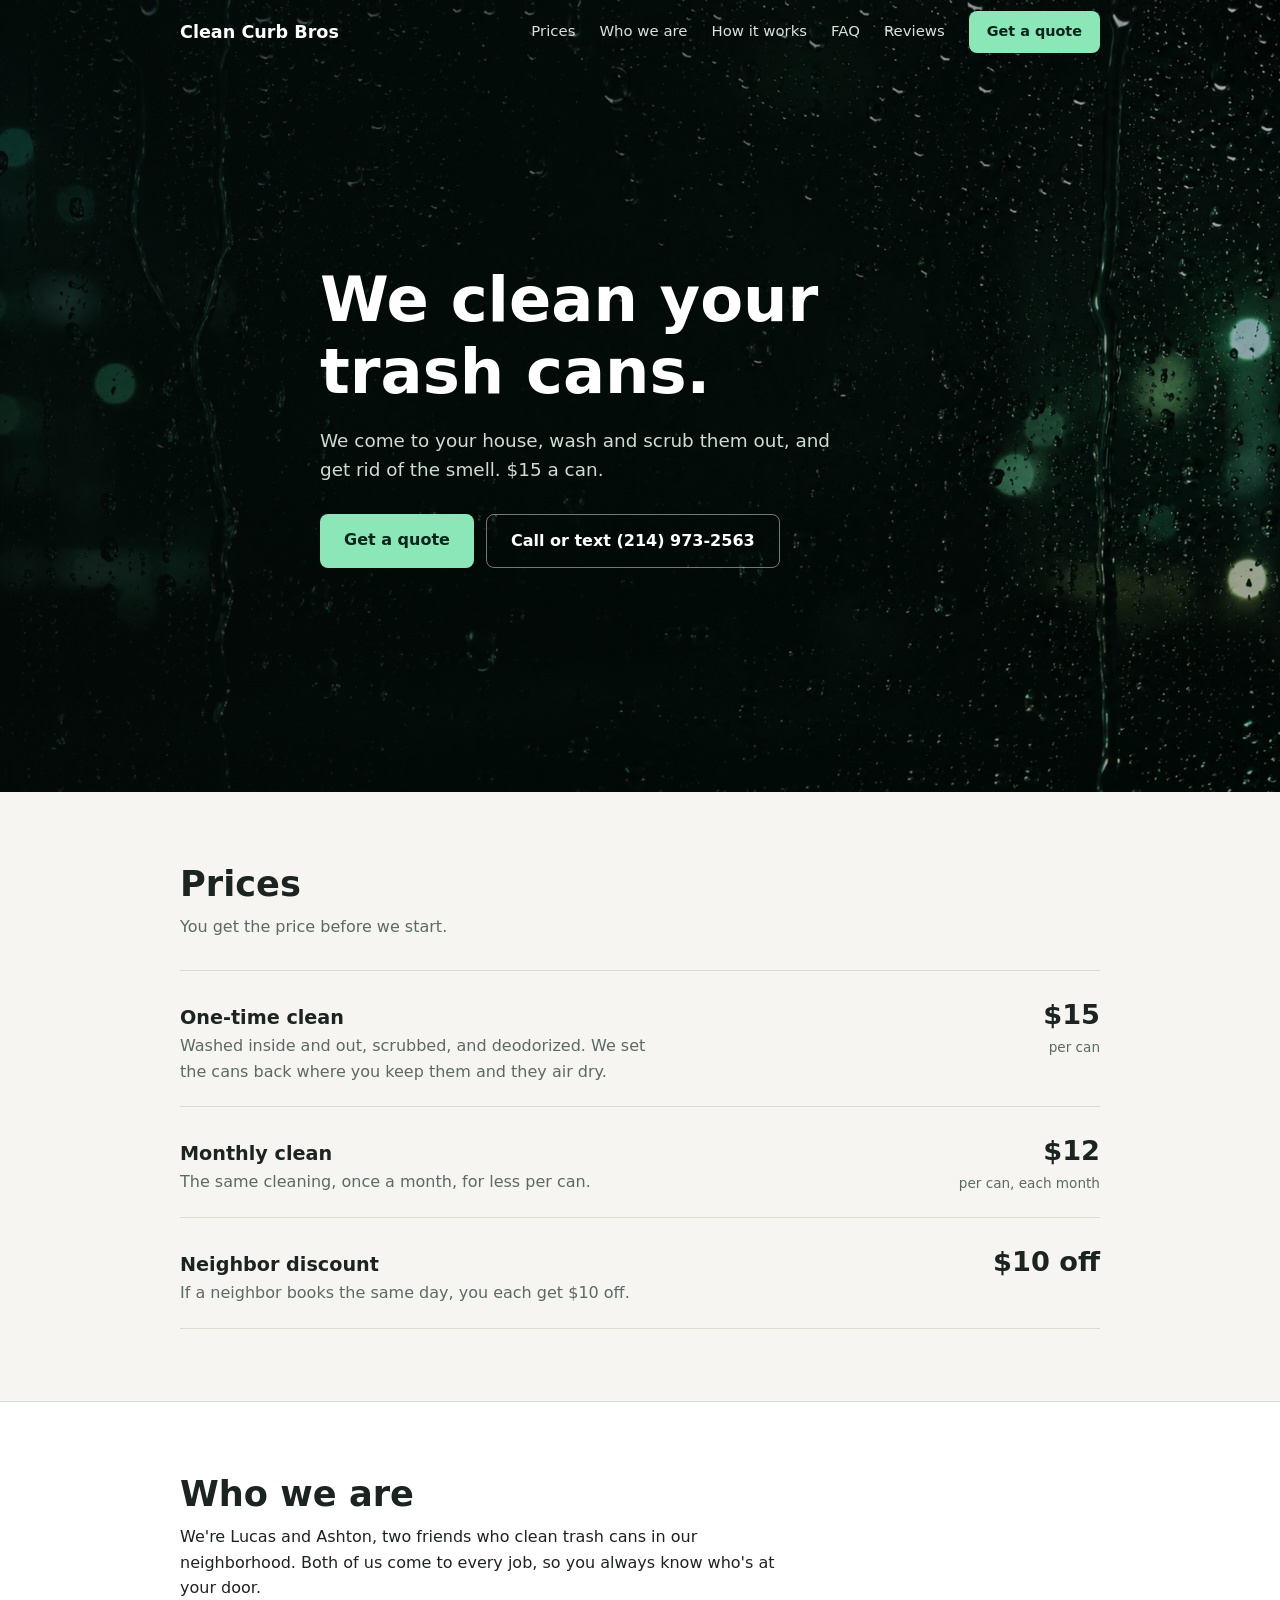
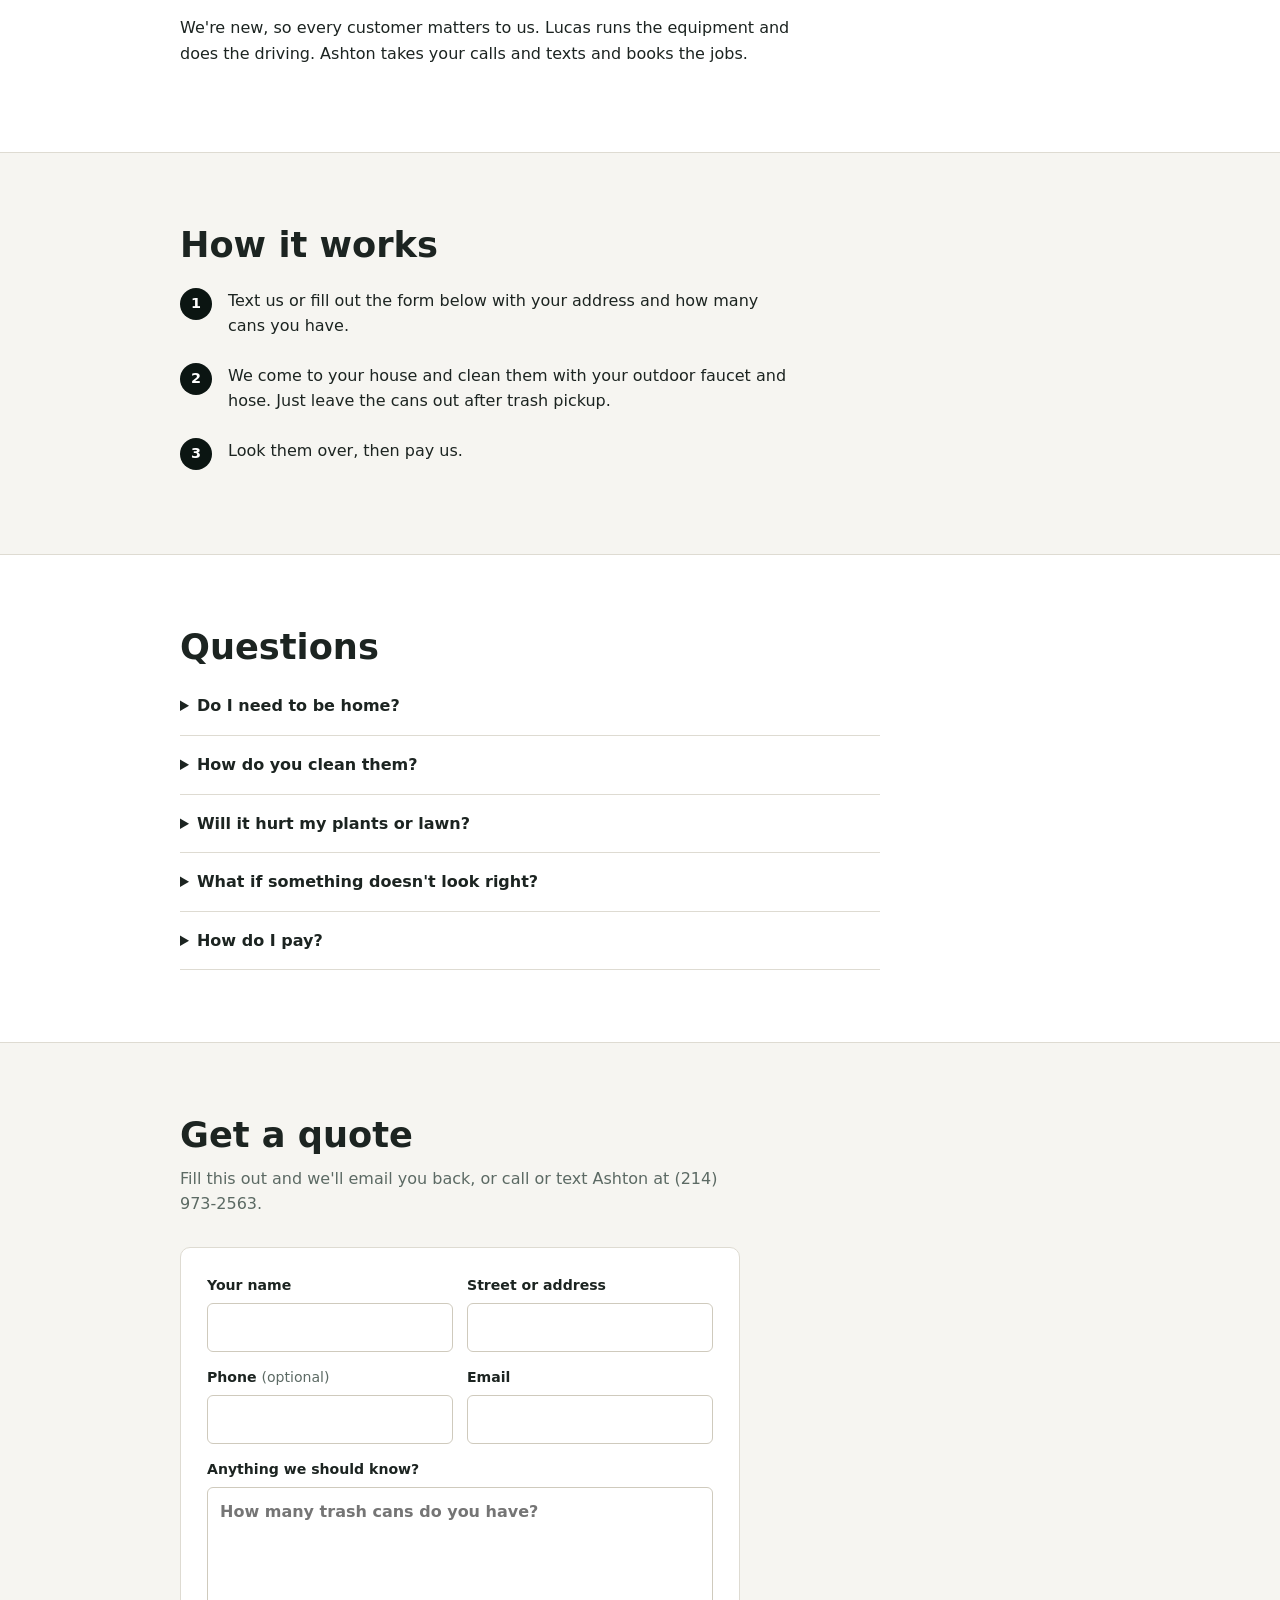
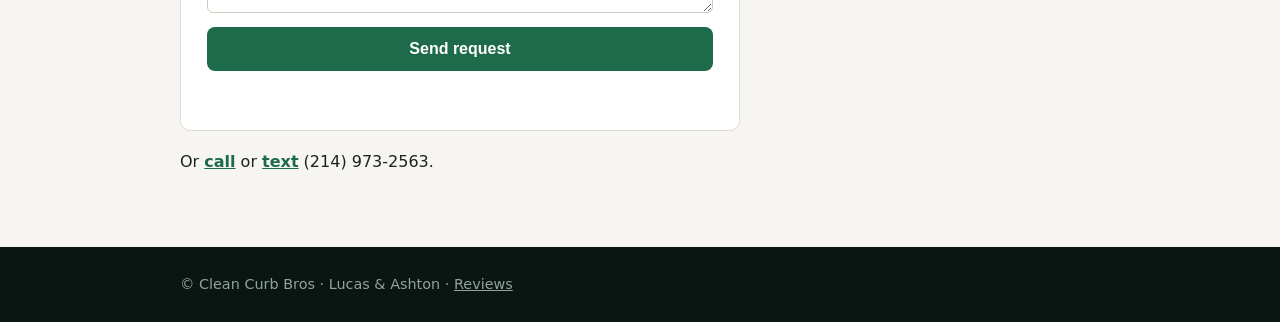
==== commit c512a92c: "Simplify site design and copy, say cans air dry Co-Authored-By: Claude Sonnet 5.5 <noreply@anthropic" ====
--- a/index.html
+++ b/index.html
@@ -4,8 +4,8 @@
 <meta charset="utf-8">
 <meta name="viewport" content="width=device-width, initial-scale=1">
 <title>Clean Curb Bros</title>
-<meta name="description" content="Trash can cleaning by Lucas and Ashton. We wash, scrub, and deodorize your cans. You get one flat price before we start.">
-<link rel="stylesheet" href="style.css?v=23">
+<meta name="description" content="We clean trash cans at your house. $15 a can, or $12 a can on a monthly plan. Lucas and Ashton.">
+<link rel="stylesheet" href="style.css?v=24">
 </head>
 <body>
 
@@ -13,8 +13,8 @@
   <div class="wrap">
     <a class="logo" href="#top">Clean Curb Bros</a>
     <div class="links">
-      <a href="#services">Services</a>
-      <a href="#story">Our story</a>
+      <a href="#services">Prices</a>
+      <a href="#story">Who we are</a>
       <a href="#how">How it works</a>
       <a href="#faq">FAQ</a>
       <a href="reviews.html">Reviews</a>
@@ -24,172 +24,108 @@
 </nav>
 
 <header class="hero" id="top">
-    <div class="inner" id="heroInner">
-    <div class="kicker">Trash can cleaning</div>
-    <h1>Clean trash cans. No more smell.</h1>
-    <p>We wash, scrub, and deodorize your trash cans. You get one flat price before we start.</p>
-    <div class="cta">
-      <a class="btn" href="#contact">Get a free quote</a>
-      <a class="btn ghost" href="tel:+12149732563">(214) 973-2563</a>
+  <div class="wrap">
+    <div class="inner">
+      <h1>We clean your trash cans.</h1>
+      <p>We come to your house, wash and scrub them out, and get rid of the smell. $15 a can.</p>
+      <div class="cta">
+        <a class="btn" href="#contact">Get a quote</a>
+        <a class="btn ghost" href="tel:+12149732563">Call or text (214) 973-2563</a>
+      </div>
     </div>
   </div>
-  <div class="scrollhint"></div>
 </header>
 
 <section id="services">
-  <div class="wrap stage">
-    <div class="eyebrow rev">Services and prices</div>
-    <h2 class="rev">Simple, flat pricing.</h2>
-    <p class="sub rev">You get the price up front, and that's what you pay.</p>
-    <div class="grid">
-      <div class="rev" style="--d:.05s"><div class="tilt"><div class="card">
-        <span class="tag">One time</span>
-        <h3>One-time clean</h3>
-        <div class="price">$15 <small>per can</small></div>
-        <ul><li>Washed inside and out</li><li>Scrubbed and deodorized</li><li>Dried and put back</li></ul>
-      </div></div></div>
-      <div class="rev" style="--d:.15s"><div class="tilt"><div class="card hot">
-        <span class="tag">Best value</span>
-        <h3>Monthly plan</h3>
-        <div class="price">$12 <small>per can, per month</small></div>
-        <ul><li>We clean your cans once a month</li><li>Cheaper than a one-time clean</li><li>No smell, no hassle</li></ul>
-      </div></div></div>
-      <div class="rev" style="--d:.25s"><div class="tilt"><div class="card">
-        <span class="tag">Neighbors</span>
-        <h3>Neighbor discount</h3>
-        <div class="price">$10 off</div>
-        <ul><li>When a neighbor books the same day</li><li>You both get it</li></ul>
-      </div></div></div>
-    </div>
-  </div>
-</section>
-
-<section id="story" style="background:#fff">
-  <div class="wrap stage">
-    <div class="story">
-      <div class="rev">
-        <div class="eyebrow">Our story</div>
-        <h2>Two friends, one neighborhood.</h2>
-        <p>We're Lucas and Ashton, two friends who clean trash cans around our neighborhood.</p>
-        <p>Both of us show up to every job, so it gets done faster, and you always know who's at your door. No crews and no strangers, just the two of us.</p>
-        <p>We're new, so every job matters to us. Text or call, and you'll hear back from one of us.</p>
+  <div class="wrap">
+    <h2 class="rev">Prices</h2>
+    <p class="sub rev">You get the price before we start.</p>
+    <div class="prices rev">
+      <div class="row">
+        <div><h3>One-time clean</h3><p>Washed inside and out, scrubbed, and deodorized. We set the cans back where you keep them and they air dry.</p></div>
+        <div class="amt">$15<small>per can</small></div>
       </div>
-      <div class="people">
-        <div class="person rev" style="--d:.1s"><div class="avatar">L</div><div><h3>Lucas</h3><p>Runs the equipment and drives us to every job.</p></div></div>
-        <div class="person rev" style="--d:.2s"><div class="avatar">A</div><div><h3>Ashton</h3><p>Takes your calls and texts and books the jobs.</p></div></div>
+      <div class="row">
+        <div><h3>Monthly clean</h3><p>The same cleaning, once a month, for less per can.</p></div>
+        <div class="amt">$12<small>per can, each month</small></div>
+      </div>
+      <div class="row">
+        <div><h3>Neighbor discount</h3><p>If a neighbor books the same day, you each get $10 off.</p></div>
+        <div class="amt">$10 off</div>
       </div>
     </div>
   </div>
 </section>
 
-<section class="dark" id="how">
-  <div class="wrap stage">
-    <div class="eyebrow rev">How it works</div>
-    <h2 class="rev">Four easy steps</h2>
-    <p class="sub rev">Most jobs take about an hour.</p>
-    <div class="steps">
-      <div class="step rev" style="--d:.05s"><b>1</b><h3>Reach out</h3><p>Text or call us with your address and how many cans you have.</p></div>
-      <div class="step rev" style="--d:.15s"><b>2</b><h3>Get your price</h3><p>We give you a flat price before we start.</p></div>
-      <div class="step rev" style="--d:.25s"><b>3</b><h3>We get to work</h3><p>We use your outdoor faucet and hose, so you don't have to set anything up.</p></div>
-      <div class="step rev" style="--d:.35s"><b>4</b><h3>Check it out</h3><p>Look over the finished job, then pay us. That's it.</p></div>
+<section id="story" class="light">
+  <div class="wrap">
+    <h2 class="rev">Who we are</h2>
+    <div class="about rev">
+      <p>We're Lucas and Ashton, two friends who clean trash cans in our neighborhood. Both of us come to every job, so you always know who's at your door.</p>
+      <p>We're new, so every customer matters to us. Lucas runs the equipment and does the driving. Ashton takes your calls and texts and books the jobs.</p>
     </div>
   </div>
 </section>
 
-<section id="results">
-  <div class="wrap stage">
-    <div class="eyebrow rev">Results</div>
-    <h2 class="rev">See the difference</h2>
-    <p class="sub rev">Drag the line to compare. This is just an example. We'll add photos from our real jobs.</p>
+<section id="how">
+  <div class="wrap">
+    <h2 class="rev">How it works</h2>
+    <ol class="how rev">
+      <li><b>1</b><span>Text us or fill out the form below with your address and how many cans you have.</span></li>
+      <li><b>2</b><span>We come to your house and clean them with your outdoor faucet and hose. Just leave the cans out after trash pickup.</span></li>
+      <li><b>3</b><span>Look them over, then pay us.</span></li>
+    </ol>
+  </div>
+</section>
+
+<section id="faq" class="light">
+  <div class="wrap">
+    <h2 class="rev">Questions</h2>
     <div class="rev">
-      <div class="ba" id="ba">
-        <div class="layer before">Before</div>
-        <div class="layer after">After</div>
-        <div class="handle"></div>
-      </div>
+      <details><summary>Do I need to be home?</summary><p>Nope, not usually. Leave the cans out after pickup. We just need to use your outdoor faucet and hose.</p></details>
+      <details><summary>How do you clean them?</summary><p>We rinse them out, scrub them with a cleaner, and deodorize them. Then we put them back and they air dry.</p></details>
+      <details><summary>Will it hurt my plants or lawn?</summary><p>No. We use gentle cleaners and keep the runoff away from your plants.</p></details>
+      <details><summary>What if something doesn't look right?</summary><p>Tell us, either before we leave or after. We'll come back and take a look.</p></details>
+      <details><summary>How do I pay?</summary><p>We'll let you know when you book.</p></details>
     </div>
   </div>
 </section>
 
-<section id="faq" style="padding-top:20px">
-  <div class="wrap stage">
-    <div class="eyebrow rev">FAQ</div>
-    <h2 class="rev">Common questions</h2>
-    <p class="sub rev"></p>
-    <div class="rev"><details><summary>Do I need to be home?</summary><p>Nope, not usually. For trash cans, just leave them out after pickup. We only need to use your outdoor faucet and hose.</p></details></div>
-    <div class="rev"><details><summary>How do you clean the trash cans?</summary><p>We rinse them out, scrub them with a cleaner, and deodorize them. Then we let them dry before we put them back.</p></details></div>
-    <div class="rev"><details><summary>Will it hurt my plants or lawn?</summary><p>No. We use gentle cleaners and keep the runoff away from your plants.</p></details></div>
-    <div class="rev"><details><summary>What if something doesn't look right?</summary><p>Just tell us, either before we leave or after. We'll come back and take a look.</p></details></div>
-    <div class="rev"><details><summary>How do I pay?</summary><p>We'll let you know when you book.</p></details></div>
+<section id="contact">
+  <div class="wrap">
+    <h2 class="rev">Get a quote</h2>
+    <p class="sub rev">Fill this out and we'll email you back, or call or text Ashton at (214) 973-2563.</p>
+    <form id="quote" class="rev" novalidate>
+      <input type="text" name="_honey" tabindex="-1" autocomplete="off" style="display:none">
+      <div class="row">
+        <label>Your name<input type="text" name="name" required autocomplete="name"></label>
+        <label>Street or address<input type="text" name="address" autocomplete="street-address"></label>
+      </div>
+      <div class="row">
+        <label>Phone <span>(optional)</span><input type="tel" name="phone" autocomplete="tel"></label>
+        <label>Email<input type="email" name="email" required autocomplete="email"></label>
+      </div>
+      <label>Anything we should know?<textarea name="message" rows="4" required placeholder="How many trash cans do you have?"></textarea></label>
+      <button class="btn" type="submit" id="send">Send request</button>
+      <p class="status" id="status" role="status"></p>
+    </form>
+    <p class="callline">Or <a href="tel:+12149732563">call</a> or <a href="sms:+12149732563?&body=Hi!%20I%27d%20like%20a%20quote.%20My%20address%20is%3A%20">text</a> (214) 973-2563.</p>
   </div>
 </section>
 
-<section class="contact" id="contact" style="padding-top:20px">
-  <div class="wrap stage">
-    <div class="box rev">
-      <h2>Ready for clean trash cans?</h2>
-      <p>Tell us what you need and we'll email you back. Adding a phone number is optional.</p>
-      <form id="quote" novalidate>
-        <input type="text" name="_honey" tabindex="-1" autocomplete="off" style="display:none">
-        <div class="row">
-          <label>Your name<input type="text" name="name" required autocomplete="name"></label>
-          <label>Street or address<input type="text" name="address" autocomplete="street-address"></label>
-        </div>
-        <div class="row">
-          <label>Phone <span>(optional)</span><input type="tel" name="phone" autocomplete="tel"></label>
-          <label>Email<input type="email" name="email" required autocomplete="email"></label>
-        </div>
-        <label>What would you like cleaned?<textarea name="message" rows="4" required placeholder="How many trash cans do you have?"></textarea></label>
-        <button class="btn" type="submit" id="send">Send request</button>
-        <p class="status" id="status" role="status"></p>
-      </form>
-      <div class="cta" style="margin-top:22px">
-        <a class="btn ghost" href="tel:+12149732563">Call (214) 973-2563</a>
-        <a class="btn ghost" href="sms:+12149732563?&body=Hi!%20I%27d%20like%20a%20quote.%20My%20address%20is%3A%20">Send a text</a>
-      </div>
-    </div>
-  </div>
-</section>
-
-<footer>&copy; Clean Curb Bros &middot; Lucas &amp; Ashton &middot; <a href="reviews.html">Reviews</a></footer>
+<footer><div class="wrap">&copy; Clean Curb Bros &middot; Lucas &amp; Ashton &middot; <a href="reviews.html">Reviews</a></div></footer>
 
 <script>
 (function () {
-  var reduce = window.matchMedia('(prefers-reduced-motion: reduce)').matches;
   var nav = document.getElementById('nav');
-  var inner = document.getElementById('heroInner');
-
-  var ticking = false;
-  function onScroll() {
-    var y = window.scrollY, h = window.innerHeight;
-    nav.classList.toggle('solid', y > 40);
-    if (!reduce && y < h * 1.3) {
-      var p = Math.min(y / h, 1);
-      inner.style.transform = 'translateY(' + (y * 0.3) + 'px)';
-      inner.style.opacity = String(1 - p * 1.15);
-    }
-    ticking = false;
-  }
-  window.addEventListener('scroll', function () { if (!ticking) { ticking = true; requestAnimationFrame(onScroll); } }, { passive: true });
+  function onScroll() { nav.classList.toggle('solid', window.scrollY > 40); }
+  window.addEventListener('scroll', onScroll, { passive: true });
   onScroll();
 
-  // reveal on scroll
   var io = new IntersectionObserver(function (es) {
     es.forEach(function (e) { if (e.isIntersecting) { e.target.classList.add('in'); io.unobserve(e.target); } });
-  }, { threshold: 0.15 });
+  }, { threshold: 0.1 });
   document.querySelectorAll('.rev').forEach(function (el) { io.observe(el); });
-
-  // 3D tilt on cards
-  if (!reduce && window.matchMedia('(hover: hover)').matches) {
-    document.querySelectorAll('.tilt').forEach(function (t) {
-      t.addEventListener('mousemove', function (e) {
-        var r = t.getBoundingClientRect();
-        var x = (e.clientX - r.left) / r.width - 0.5, y = (e.clientY - r.top) / r.height - 0.5;
-        t.style.transform = 'rotateY(' + (x * 12) + 'deg) rotateX(' + (-y * 12) + 'deg) translateZ(8px)';
-      });
-      t.addEventListener('mouseleave', function () { t.style.transform = ''; });
-    });
-  }
 
   // quote form: sends the request to Ashton's email
   var form = document.getElementById('quote'), statusEl = document.getElementById('status'), sendBtn = document.getElementById('send');
@@ -199,7 +135,7 @@
     d.forEach(function (v, k) { data[k] = String(v).trim(); });
     statusEl.className = 'status';
     if (data._honey) return;
-    if (!data.name || !data.message) { statusEl.textContent = 'Please add your name and what you need cleaned.'; statusEl.className = 'status err'; return; }
+    if (!data.name || !data.message) { statusEl.textContent = 'Please add your name and how many cans you have.'; statusEl.className = 'status err'; return; }
     if (!/^[^@\s]+@[^@\s]+\.[^@\s]+$/.test(data.email || '')) { statusEl.textContent = 'Please enter a valid email so we can reply to you.'; statusEl.className = 'status err'; return; }
     delete data._honey;
     data._subject = 'New quote request - Clean Curb Bros';
@@ -216,16 +152,6 @@
       statusEl.textContent = 'Something went wrong. Please call or text (214) 973-2563.'; statusEl.className = 'status err';
     }).then(function () { sendBtn.disabled = false; sendBtn.textContent = 'Send request'; });
   });
-
-  // before/after slider
-  var ba = document.getElementById('ba'), dragging = false;
-  function setPos(clientX) {
-    var r = ba.getBoundingClientRect();
-    ba.style.setProperty('--pos', Math.max(0, Math.min(100, (clientX - r.left) / r.width * 100)) + '%');
-  }
-  ba.addEventListener('pointerdown', function (e) { dragging = true; ba.setPointerCapture(e.pointerId); setPos(e.clientX); });
-  ba.addEventListener('pointermove', function (e) { if (dragging) setPos(e.clientX); });
-  ba.addEventListener('pointerup', function () { dragging = false; });
 })();
 </script>
 </body>
--- a/style.css
+++ b/style.css
@@ -1,136 +1,111 @@
-  :root {
-    --ink:#081412; --deep:#0f3a2c; --green:#1f8a5b; --mint:#8be6b8; --paper:#f5f8f6; --text:#17261f; --muted:#5a6e65; --line:#e1ebe5;
-  }
+  :root { --ink:#0b1512; --text:#1c2421; --muted:#5c6a64; --bg:#f6f5f1; --line:#dedbd2; --green:#1d6b4a; --mint:#8be6b8; }
   * { box-sizing:border-box; margin:0; padding:0; }
   html { scroll-behavior:smooth; }
-  body { font-family:system-ui,-apple-system,"Segoe UI",Roboto,sans-serif; color:var(--text); background:var(--paper); line-height:1.6; overflow-x:hidden; }
-  .wrap { max-width:1040px; margin:0 auto; padding:0 20px; }
-  h1,h2,h3 { letter-spacing:-.02em; line-height:1.1; }
+  body { font-family:system-ui,-apple-system,"Segoe UI",Roboto,sans-serif; color:var(--text); background:var(--bg); line-height:1.6; overflow-x:hidden; }
+  .wrap { max-width:960px; margin:0 auto; padding:0 20px; }
+  h1,h2,h3 { line-height:1.15; }
 
   /* nav */
-  nav { position:fixed; inset:0 0 auto 0; z-index:50; transition:background .3s, box-shadow .3s; }
-  nav.solid { background:rgba(8,20,18,.85); backdrop-filter:blur(12px); box-shadow:0 1px 0 rgba(255,255,255,.08); }
-  nav .wrap { display:flex; justify-content:space-between; align-items:center; height:66px; }
-  .logo { color:#fff; font-weight:700; font-size:1.1rem; text-decoration:none; letter-spacing:-.01em; }
-  .links { display:flex; gap:26px; align-items:center; }
-  .links a { color:#cfe3d9; text-decoration:none; font-size:.93rem; }
+  nav { position:fixed; inset:0 0 auto 0; z-index:50; transition:background .25s; }
+  nav.solid { background:rgba(11,21,18,.94); }
+  nav .wrap { display:flex; justify-content:space-between; align-items:center; height:64px; }
+  .logo { color:#fff; font-weight:800; font-size:1.1rem; text-decoration:none; }
+  .links { display:flex; gap:24px; align-items:center; }
+  .links a { color:#d7e3dc; text-decoration:none; font-size:.93rem; }
   .links a:hover { color:#fff; }
-  .btn { display:inline-block; background:var(--mint); color:#06241a !important; font-weight:700; padding:14px 28px; border-radius:999px; text-decoration:none; box-shadow:0 10px 30px rgba(139,230,184,.25); transition:transform .2s, box-shadow .2s; border:0; }
-  .btn:hover { transform:translateY(-2px); box-shadow:0 14px 34px rgba(139,230,184,.35); }
-  .btn.sm { padding:9px 20px; font-size:.9rem; box-shadow:none; }
-  .btn.ghost { background:transparent; color:#fff !important; border:1px solid rgba(255,255,255,.35); box-shadow:none; }
-  .btn.ghost:hover { background:rgba(255,255,255,.08); }
   @media (max-width:700px){ .links a:not(.btn){ display:none; } }
 
+  /* buttons */
+  .btn { display:inline-block; background:var(--mint); color:#06241a !important; font-weight:700; padding:13px 24px; border-radius:8px; text-decoration:none; border:0; transition:background .15s; }
+  .btn:hover { background:#a6efc9; }
+  .btn.sm { padding:9px 18px; font-size:.9rem; }
+  .btn.ghost { background:transparent; color:#fff !important; border:1px solid rgba(255,255,255,.45); }
+  .btn.ghost:hover { background:rgba(255,255,255,.1); }
+
   /* hero */
-  .hero { position:relative; min-height:100vh; display:grid; place-items:center; text-align:center; color:#fff; overflow:hidden;
+  .hero { position:relative; min-height:88vh; display:flex; align-items:center; color:#fff;
     background:
-      radial-gradient(ellipse 60% 50% at 50% 50%, rgba(3,10,8,.55), rgba(3,10,8,0) 100%),
-      linear-gradient(rgba(3,10,8,.25), rgba(3,10,8,.35)),
+      linear-gradient(90deg, rgba(3,10,8,.82) 0%, rgba(3,10,8,.45) 70%, rgba(3,10,8,.3) 100%),
       #06120f url("hero.webp") center / cover no-repeat; }
-  .hero .inner { position:relative; z-index:2; padding:120px 20px 80px; max-width:780px; will-change:transform,opacity; }
-  .kicker { color:var(--mint); font-size:.85rem; letter-spacing:.18em; text-transform:uppercase; margin-bottom:22px; font-weight:600; }
-  .hero h1 { font-size:clamp(2.5rem,7vw,4.8rem); margin-bottom:22px; font-weight:800; text-shadow:0 8px 40px rgba(0,0,0,.45); }
-  .hero p { font-size:1.18rem; color:#c5ddd1; max-width:520px; margin:0 auto 34px; }
-  .hero .cta { display:flex; gap:12px; justify-content:center; flex-wrap:wrap; }
-  .scrollhint { position:absolute; bottom:24px; left:50%; transform:translateX(-50%); z-index:2; width:1px; height:46px; background:linear-gradient(var(--mint), transparent); animation:nudge 2.2s infinite; }
-  @keyframes nudge { 50% { transform:translate(-50%,8px); opacity:.4; } }
+  .hero .inner { max-width:640px; padding:130px 0 90px; }
+  .hero h1 { font-size:clamp(2.4rem,6vw,3.9rem); font-weight:800; margin-bottom:18px; }
+  .hero p { font-size:1.15rem; color:#cfdcd4; margin-bottom:30px; max-width:520px; }
+  .hero .cta { display:flex; gap:12px; flex-wrap:wrap; }
 
   /* sections */
-  section { padding:100px 0; position:relative; }
-  section.dark { background:linear-gradient(180deg,var(--ink),#0d2a20); color:#fff; }
-  .eyebrow { text-align:center; color:var(--green); font-weight:700; letter-spacing:.16em; text-transform:uppercase; font-size:.78rem; margin-bottom:12px; }
-  .dark .eyebrow { color:var(--mint); }
-  h2 { font-size:clamp(1.9rem,4.5vw,2.8rem); text-align:center; margin-bottom:14px; }
-  .sub { text-align:center; color:var(--muted); max-width:540px; margin:0 auto 48px; }
-  .dark .sub { color:#a9cdbd; }
-  .stage { perspective:1200px; }
+  section { padding:72px 0; }
+  h2 { font-size:clamp(1.6rem,3.4vw,2.2rem); margin-bottom:10px; }
+  .sub { color:var(--muted); max-width:560px; margin-bottom:30px; }
+  .eyebrow { display:none; }
 
-  /* scroll reveal */
-  .rev { opacity:0; transform:translateY(46px) rotateX(14deg); transform-origin:50% 100%; transition:opacity .8s ease, transform .9s cubic-bezier(.2,.8,.2,1); transition-delay:var(--d,0s); }
+  /* prices */
+  .prices { border-top:1px solid var(--line); }
+  .prices .row { display:flex; justify-content:space-between; align-items:baseline; gap:20px; padding:22px 0; border-bottom:1px solid var(--line); }
+  .prices h3 { font-size:1.2rem; margin-bottom:4px; }
+  .prices p { color:var(--muted); max-width:480px; }
+  .prices .amt { font-size:1.7rem; font-weight:800; white-space:nowrap; text-align:right; }
+  .prices .amt small { display:block; font-size:.85rem; font-weight:500; color:var(--muted); }
+  @media (max-width:560px){ .prices .row { flex-direction:column; gap:6px; } .prices .amt { text-align:left; } .prices .amt small { display:inline; margin-left:6px; } }
+
+  /* how it works / about */
+  .how { list-style:none; max-width:620px; }
+  .how li { display:flex; gap:16px; padding:12px 0; }
+  .how b { flex:none; width:32px; height:32px; border-radius:50%; background:var(--ink); color:#fff; display:grid; place-items:center; font-size:.9rem; }
+  .about { max-width:620px; }
+  .about p { margin-bottom:14px; }
+  .light { background:#fff; border-top:1px solid var(--line); border-bottom:1px solid var(--line); }
+
+  /* faq */
+  details { border-bottom:1px solid var(--line); padding:16px 0; max-width:700px; }
+  summary { cursor:pointer; font-weight:600; }
+  details p { margin-top:8px; color:var(--muted); }
+
+  /* contact form */
+  #quote { max-width:560px; background:#fff; border:1px solid var(--line); border-radius:10px; padding:26px; }
+  #quote .row { display:grid; gap:14px; grid-template-columns:1fr 1fr; }
+  #quote label { display:block; font-size:.88rem; font-weight:600; margin-bottom:14px; }
+  #quote label span { font-weight:400; color:var(--muted); }
+  #quote input, #quote textarea { display:block; width:100%; margin-top:6px; padding:11px 12px; border-radius:6px; border:1px solid #cfcabd; background:#fff; color:var(--text); font:inherit; font-size:1rem; }
+  #quote input:focus, #quote textarea:focus { outline:2px solid var(--green); border-color:var(--green); }
+  #quote button { width:100%; cursor:pointer; font-size:1rem; background:var(--green); color:#fff !important; }
+  #quote button:hover { background:#175a3d; }
+  #quote button:disabled { opacity:.6; cursor:default; }
+  .status { margin-top:12px; min-height:1.4em; font-size:.95rem; }
+  .status.ok { color:var(--green); } .status.err { color:#b3261e; }
+  .callline { margin-top:18px; }
+  .callline a { color:var(--green); font-weight:600; }
+  @media (max-width:560px){ #quote .row { grid-template-columns:1fr; gap:0; } }
+
+  footer { background:var(--ink); color:#8fa59a; padding:26px 20px; font-size:.9rem; }
+  footer a { color:#8fa59a; }
+
+  /* fade-in */
+  .rev { opacity:0; transform:translateY(12px); transition:opacity .6s ease, transform .6s ease; }
   .rev.in { opacity:1; transform:none; }
 
-  /* cards */
-  .grid { display:grid; gap:22px; grid-template-columns:repeat(auto-fit,minmax(260px,1fr)); }
-  .tilt { transform-style:preserve-3d; transition:transform .15s ease-out; will-change:transform; height:100%; }
-  .card { background:#fff; border-radius:22px; padding:32px 28px; box-shadow:0 24px 60px rgba(15,58,44,.10); border:1px solid var(--line); height:100%; }
-  .card .tag { font-size:.72rem; font-weight:700; color:var(--green); text-transform:uppercase; letter-spacing:.12em; }
-  .card h3 { font-size:1.35rem; margin:10px 0 6px; transform:translateZ(28px); }
-  .price { font-size:2.7rem; font-weight:800; color:var(--deep); transform:translateZ(40px); }
-  .price small { font-size:.95rem; font-weight:500; color:var(--muted); }
-  .card ul { list-style:none; margin-top:16px; }
-  .card li { padding:6px 0 6px 28px; position:relative; color:#33463d; }
-  .card li::before { content:""; position:absolute; left:4px; top:10px; width:6px; height:11px; border:solid var(--green); border-width:0 3px 3px 0; transform:rotate(45deg); }
-  .card.hot { background:linear-gradient(160deg,#0f3a2c,#1a6a4d); color:#fff; border:none; }
-  .card.hot .tag { color:var(--mint); } .card.hot .price { color:#fff; } .card.hot .price small { color:#b3dcc8; } .card.hot li { color:#d6efe3; } .card.hot li::before { border-color:var(--mint); }
+  /* reviews page */
+  .page-hero { color:#fff; padding:130px 20px 60px; background:
+      linear-gradient(rgba(3,10,8,.7), rgba(3,10,8,.7)),
+      #06120f url("hero.webp") center / cover no-repeat; }
+  .page-hero > * { max-width:920px; margin-left:auto; margin-right:auto; }
+  .page-hero h1 { font-size:clamp(2rem,5vw,3rem); margin-bottom:10px; }
+  .page-hero p { color:#cfdcd4; max-width:560px; margin-left:auto; margin-right:auto; }
+  .page-hero h1, .page-hero p { padding:0 0; }
+  .grid { display:grid; gap:18px; grid-template-columns:repeat(auto-fit,minmax(260px,1fr)); }
+  .stage { }
+  .rcard { background:#fff; border:1px solid var(--line); border-radius:10px; padding:22px; }
+  .stars { margin-bottom:10px; }
+  .rcard .who { margin-top:12px; font-weight:700; }
+  .rcard .meta { color:var(--muted); font-size:.88rem; }
+  .empty { background:#fff; border:1px dashed #c9c4b6; border-radius:10px; padding:36px 24px; max-width:620px; }
+  .empty h3 { margin-bottom:6px; }
+  .empty p { color:var(--muted); }
+  section.dark { background:var(--ink); color:#fff; }
+  .dark .sub { color:#a9bdb2; }
+  .steps { display:grid; gap:16px; grid-template-columns:repeat(auto-fit,minmax(220px,1fr)); }
+  .step { border:1px solid rgba(255,255,255,.14); border-radius:10px; padding:22px; }
+  .step b { display:grid; place-items:center; width:34px; height:34px; border-radius:50%; border:1px solid var(--mint); color:var(--mint); margin-bottom:12px; }
+  .step h3 { margin-bottom:6px; font-size:1.1rem; }
+  .step p { color:#b3c7bc; font-size:.95rem; }
 
-  /* story */
-  .story { display:grid; gap:40px; grid-template-columns:1.2fr 1fr; align-items:center; }
-  .story p { color:#33463d; margin-bottom:16px; font-size:1.06rem; }
-  .story h2 { text-align:left; }
-  .story .eyebrow { text-align:left; }
-  .people { display:grid; gap:16px; }
-  .person { display:flex; gap:16px; align-items:center; background:#fff; border:1px solid var(--line); border-radius:20px; padding:20px; box-shadow:0 18px 44px rgba(15,58,44,.08); }
-  .avatar { flex:none; width:64px; height:64px; border-radius:50%; display:grid; place-items:center; font-size:1.5rem; font-weight:800; color:#fff; background:linear-gradient(145deg,#1f8a5b,#0f3a2c); }
-  .person h3 { font-size:1.1rem; margin-bottom:2px; }
-  .person p { margin:0; font-size:.93rem; color:var(--muted); }
-  @media (max-width:760px){ .story { grid-template-columns:1fr; } }
-
-  /* steps */
-  .steps { display:grid; gap:22px; grid-template-columns:repeat(auto-fit,minmax(220px,1fr)); }
-  .step { background:rgba(255,255,255,.06); border:1px solid rgba(255,255,255,.12); border-radius:20px; padding:28px 24px; }
-  .step b { display:grid; place-items:center; width:42px; height:42px; border-radius:50%; border:1px solid var(--mint); color:var(--mint); font-size:1.05rem; margin-bottom:16px; }
-  .step h3 { margin-bottom:8px; font-size:1.2rem; }
-  .step p { color:#b5d7c8; font-size:.97rem; }
-
-  /* before/after slider */
-  .ba { position:relative; max-width:760px; margin:0 auto; aspect-ratio:16/9; border-radius:22px; overflow:hidden; box-shadow:0 30px 70px rgba(15,58,44,.25); user-select:none; touch-action:none; cursor:ew-resize; }
-  .ba .layer { position:absolute; inset:0; display:grid; place-items:end start; padding:16px; font-weight:700; color:#fff; text-shadow:0 2px 8px rgba(0,0,0,.6); }
-  .ba .before { background:
-      radial-gradient(circle at 20% 30%, rgba(40,60,20,.55) 0 8%, transparent 20%),
-      radial-gradient(circle at 70% 60%, rgba(30,50,25,.6) 0 10%, transparent 24%),
-      radial-gradient(circle at 45% 80%, rgba(20,20,20,.5) 0 7%, transparent 18%),
-      repeating-linear-gradient(90deg,#6b6f6a 0 118px,#5a5e59 118px 120px); }
-  .ba .after { background:repeating-linear-gradient(90deg,#d9dedb 0 118px,#c5ccc8 118px 120px); clip-path:inset(0 0 0 var(--pos,50%)); place-items:end end; }
-  .ba .handle { position:absolute; top:0; bottom:0; left:var(--pos,50%); width:3px; background:#fff; box-shadow:0 0 12px rgba(0,0,0,.5); }
-  .ba .handle::after { content:"< >"; position:absolute; top:50%; left:50%; transform:translate(-50%,-50%); width:44px; height:44px; border-radius:50%; background:#fff; color:var(--deep); display:grid; place-items:center; font-weight:800; letter-spacing:2px; box-shadow:0 6px 18px rgba(0,0,0,.35); }
-
-  /* faq */
-  details { background:#fff; border:1px solid var(--line); border-radius:14px; padding:18px 22px; margin-bottom:12px; max-width:720px; margin-inline:auto; box-shadow:0 8px 24px rgba(15,58,44,.05); }
-  summary { cursor:pointer; font-weight:700; }
-  details p { margin-top:10px; color:var(--muted); }
-
-  /* contact */
-  .contact { text-align:center; }
-  .contact .box { background:linear-gradient(160deg,#17694c,#0b2c21); color:#fff; border-radius:28px; padding:60px 24px; box-shadow:0 30px 80px rgba(15,58,44,.3); }
-  .contact h2 { color:#fff; } .contact p { color:#d3efe2; max-width:460px; margin:0 auto 26px; }
-  .contact .cta { display:flex; gap:12px; justify-content:center; flex-wrap:wrap; }
-  #quote { max-width:560px; margin:0 auto; text-align:left; }
-  #quote .row { display:grid; gap:14px; grid-template-columns:1fr 1fr; }
-  #quote label { display:block; font-size:.88rem; color:#d3efe2; margin-bottom:14px; }
-  #quote label span { opacity:.7; }
-  #quote input, #quote textarea { display:block; width:100%; margin-top:6px; padding:13px 14px; border-radius:12px; border:1px solid rgba(255,255,255,.2); background:rgba(255,255,255,.95); color:#14231d; font:inherit; font-size:1rem; }
-  #quote input:focus, #quote textarea:focus { outline:3px solid var(--mint); }
-  #quote button { width:100%; cursor:pointer; font-size:1rem; }
-  #quote button:disabled { opacity:.6; cursor:default; }
-  .status { margin:14px 0 0 !important; max-width:none !important; text-align:center; min-height:1.4em; font-size:.95rem; }
-  .status.ok { color:var(--mint) !important; } .status.err { color:#ffb4a8 !important; }
-  @media (max-width:560px){ #quote .row { grid-template-columns:1fr; gap:0; } }
-  footer { background:var(--ink); color:#8fb3a2; text-align:center; padding:30px 20px; font-size:.9rem; }
-  footer a { color:#8fb3a2; }
-
-  /* reviews page */
-  .page-hero { background:radial-gradient(ellipse 70% 80% at 50% 0%, rgba(46,140,108,.4), transparent 70%), linear-gradient(180deg,#0d1d19,#081412); color:#fff; text-align:center; padding:150px 20px 80px; }
-  .page-hero h1 { font-size:clamp(2.2rem,6vw,3.6rem); margin-bottom:14px; }
-  .page-hero p { color:#c5ddd1; max-width:540px; margin:0 auto; }
-  .rcard { background:#fff; border:1px solid var(--line); border-radius:20px; padding:26px; box-shadow:0 14px 40px rgba(15,58,44,.1); }
-  .stars { color:#e8a900; letter-spacing:3px; font-size:1.1rem; margin-bottom:10px; }
-  .rcard .who { margin-top:14px; font-weight:700; }
-  .rcard .meta { color:var(--muted); font-size:.88rem; }
-  .empty { text-align:center; background:#fff; border:2px dashed #cfe0d6; border-radius:22px; padding:48px 24px; max-width:640px; margin:0 auto; }
-  .empty h3 { font-size:1.4rem; margin-bottom:8px; color:var(--deep); }
-  .empty p { color:var(--muted); }
-
-  @media (prefers-reduced-motion: reduce) {
-    .rev { opacity:1; transform:none; transition:none; } .scrollhint { animation:none; } html { scroll-behavior:auto; }
-  }
+  @media (prefers-reduced-motion: reduce) { .rev { opacity:1; transform:none; transition:none; } html { scroll-behavior:auto; } }
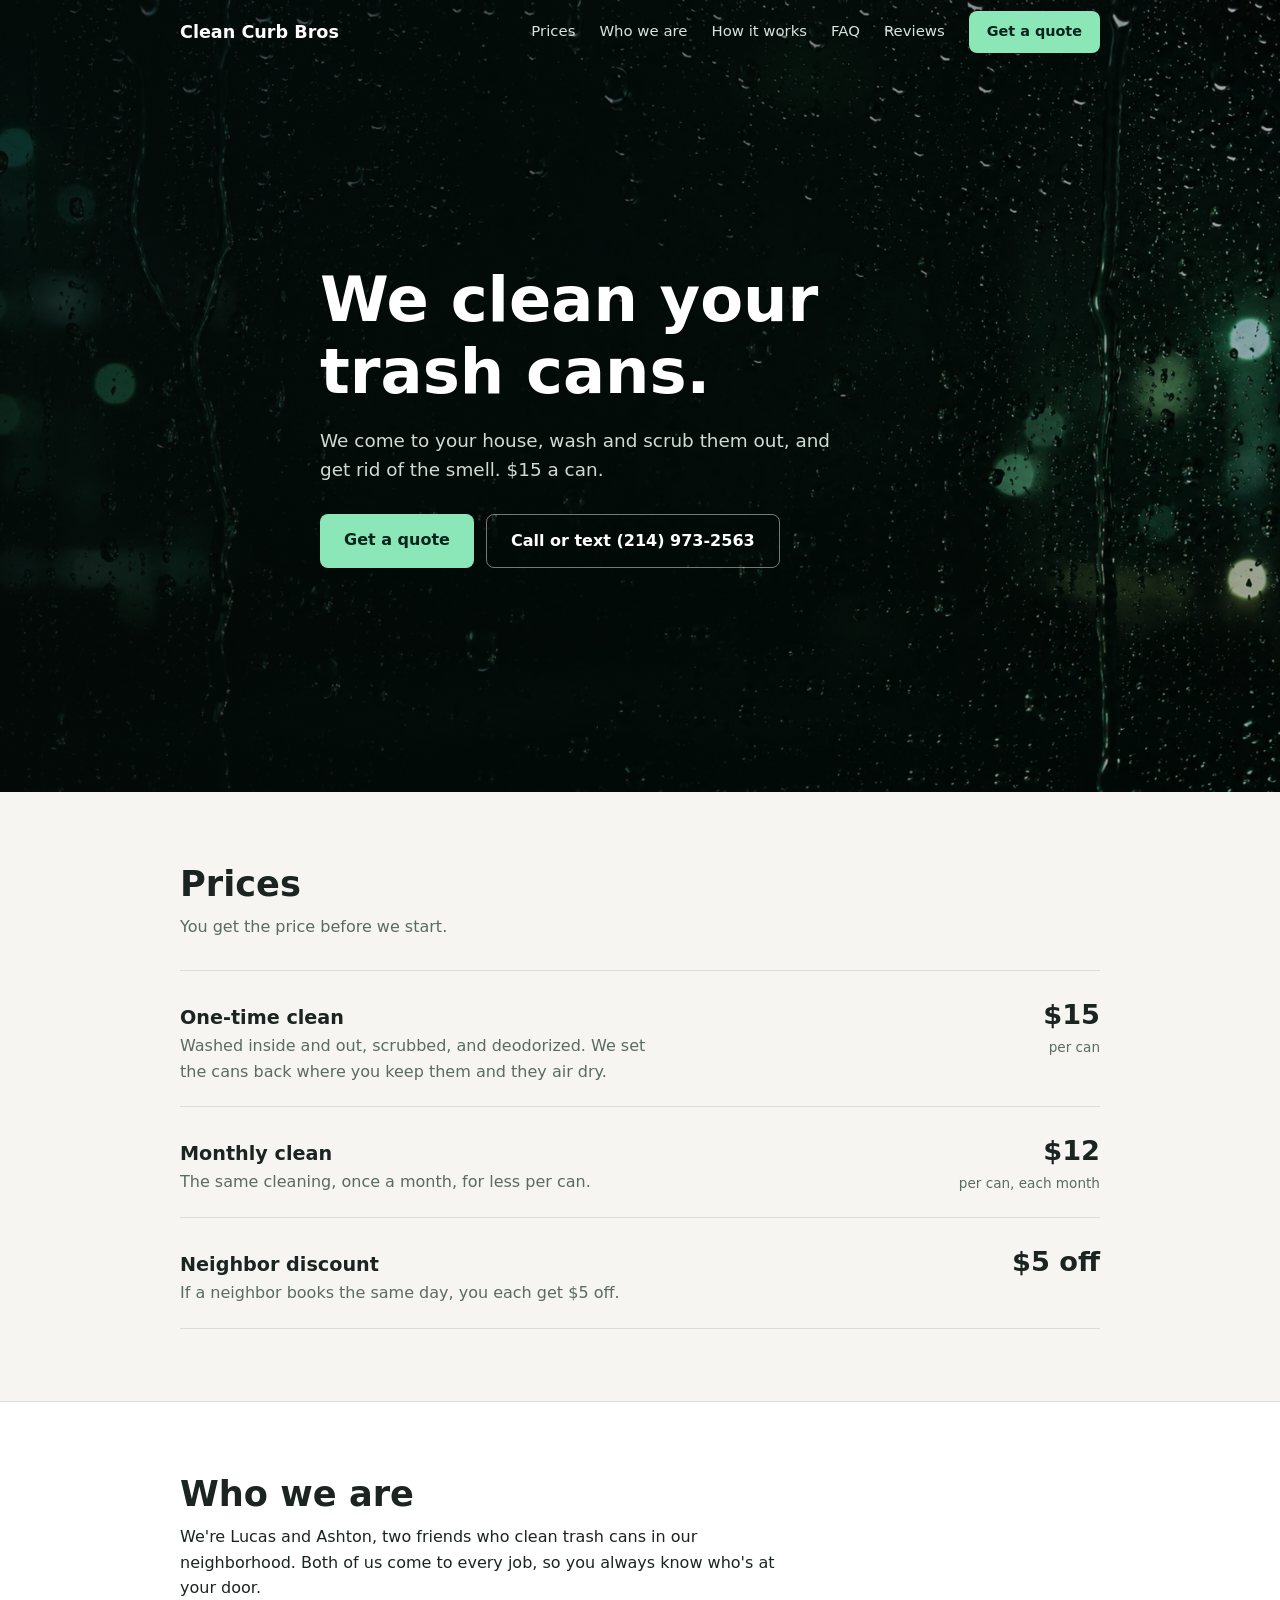
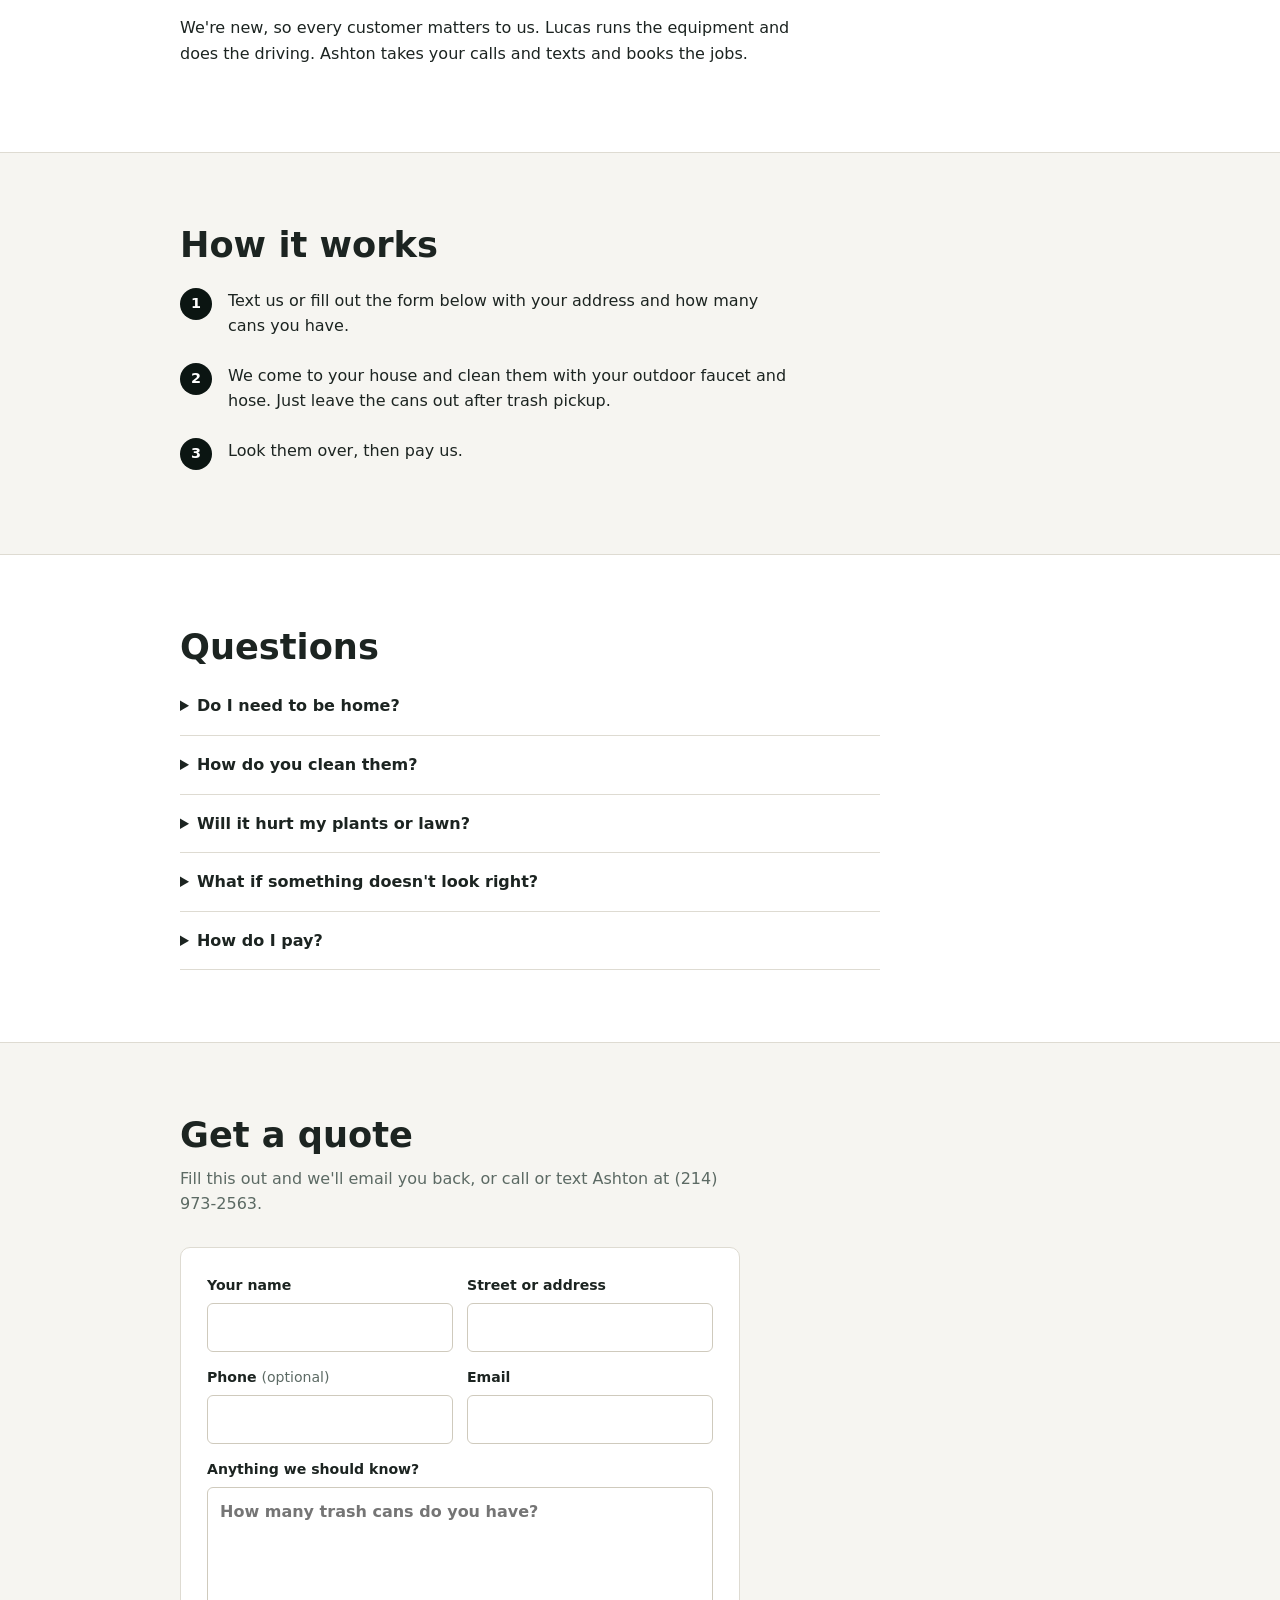
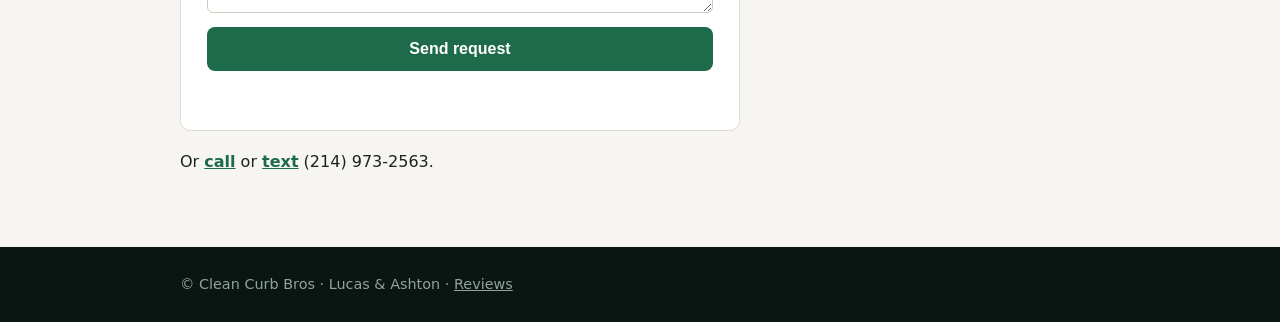
==== commit 106de501: "Neighbor discount is $5 off Co-Authored-By: Claude Sonnet 5.5 <noreply@anthropic.com>" ====
--- a/index.html
+++ b/index.html
@@ -5,7 +5,7 @@
 <meta name="viewport" content="width=device-width, initial-scale=1">
 <title>Clean Curb Bros</title>
 <meta name="description" content="We clean trash cans at your house. $15 a can, or $12 a can on a monthly plan. Lucas and Ashton.">
-<link rel="stylesheet" href="style.css?v=24">
+<link rel="stylesheet" href="style.css?v=25">
 </head>
 <body>
 
@@ -50,8 +50,8 @@
         <div class="amt">$12<small>per can, each month</small></div>
       </div>
       <div class="row">
-        <div><h3>Neighbor discount</h3><p>If a neighbor books the same day, you each get $10 off.</p></div>
-        <div class="amt">$10 off</div>
+        <div><h3>Neighbor discount</h3><p>If a neighbor books the same day, you each get $5 off.</p></div>
+        <div class="amt">$5 off</div>
       </div>
     </div>
   </div>
